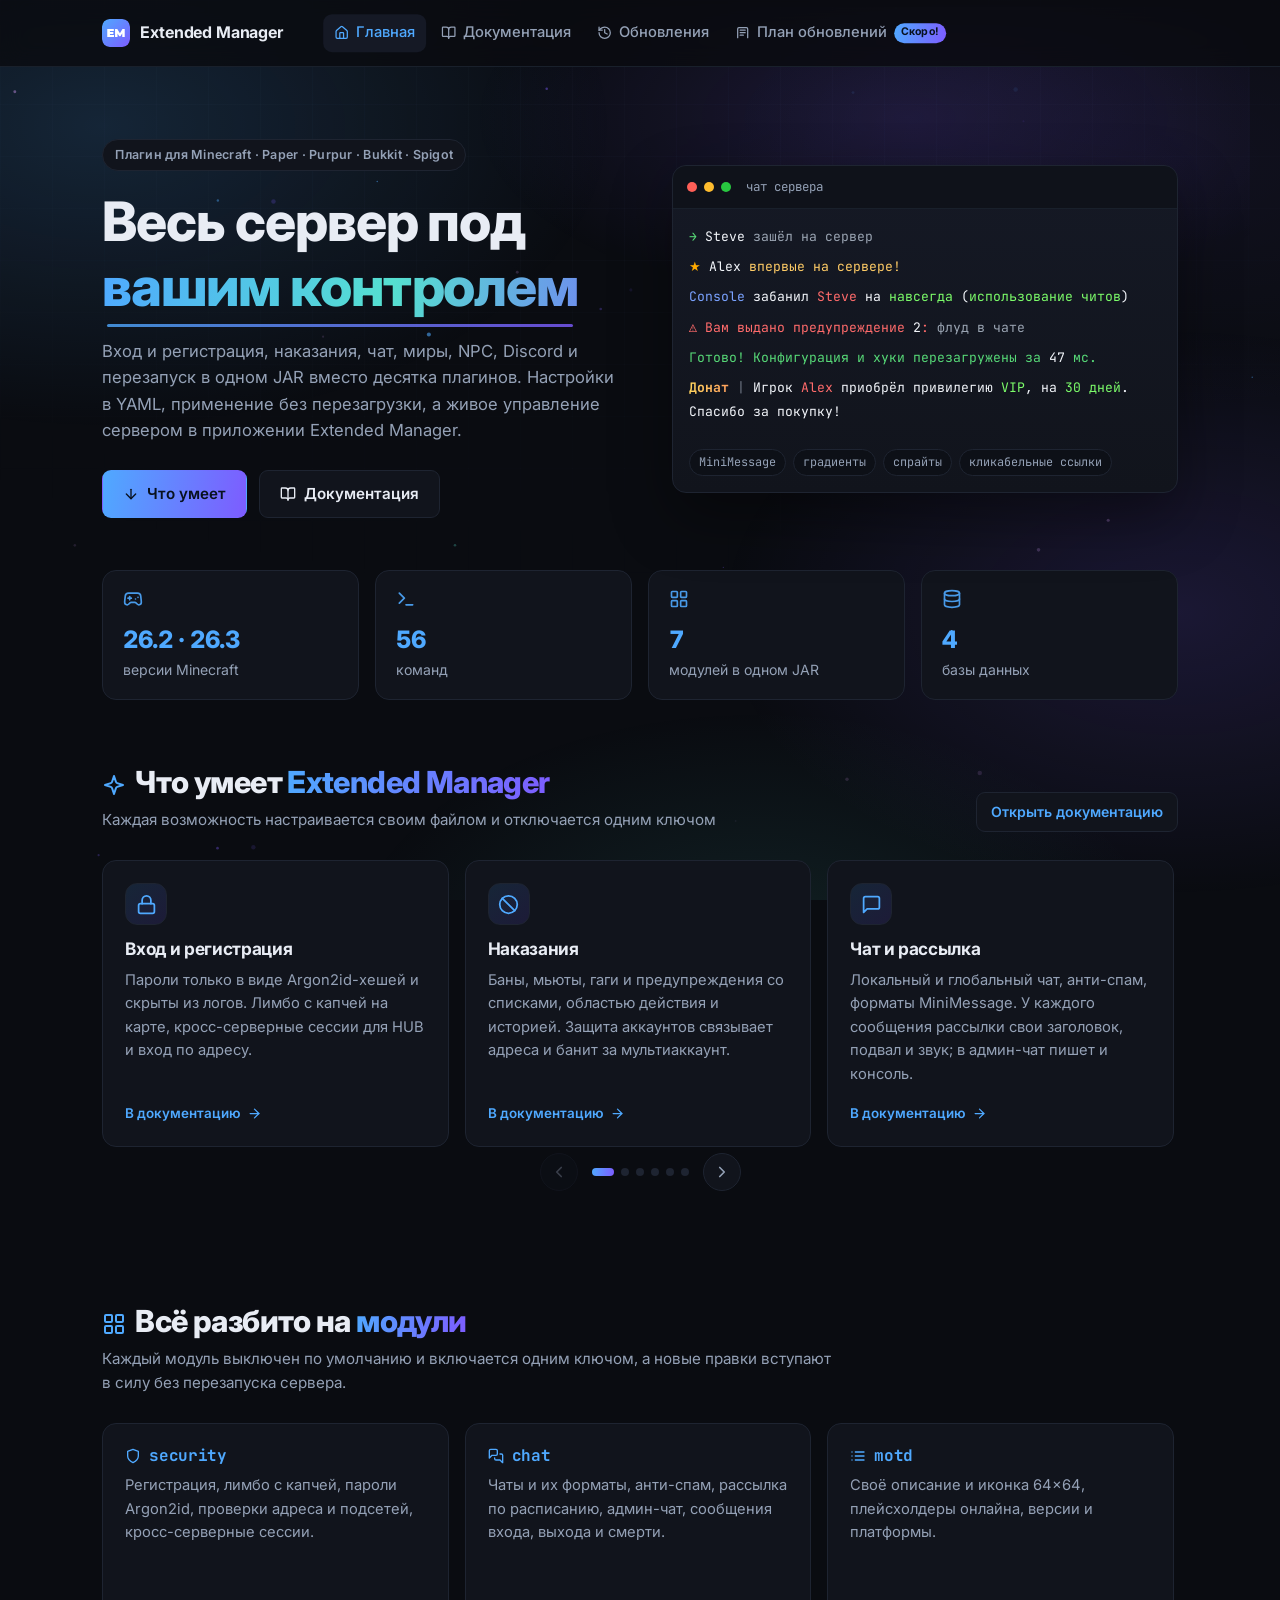
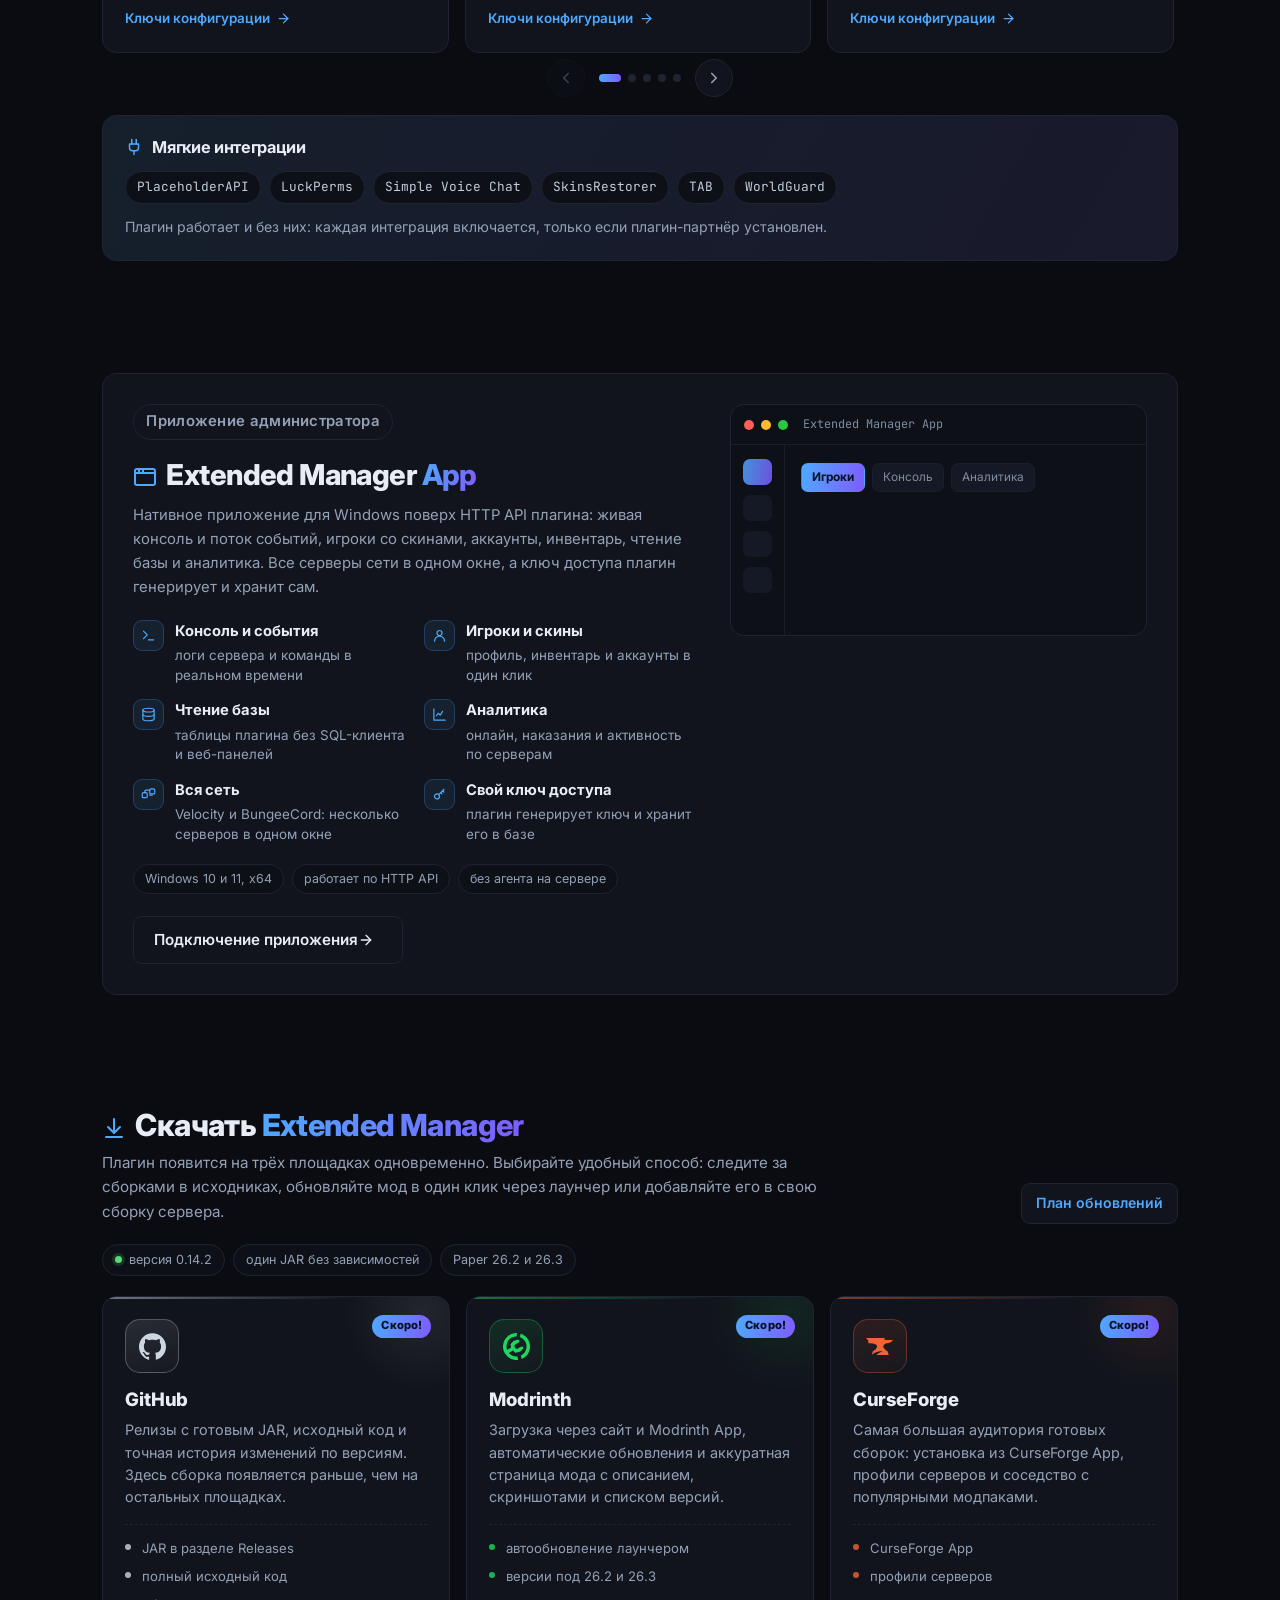
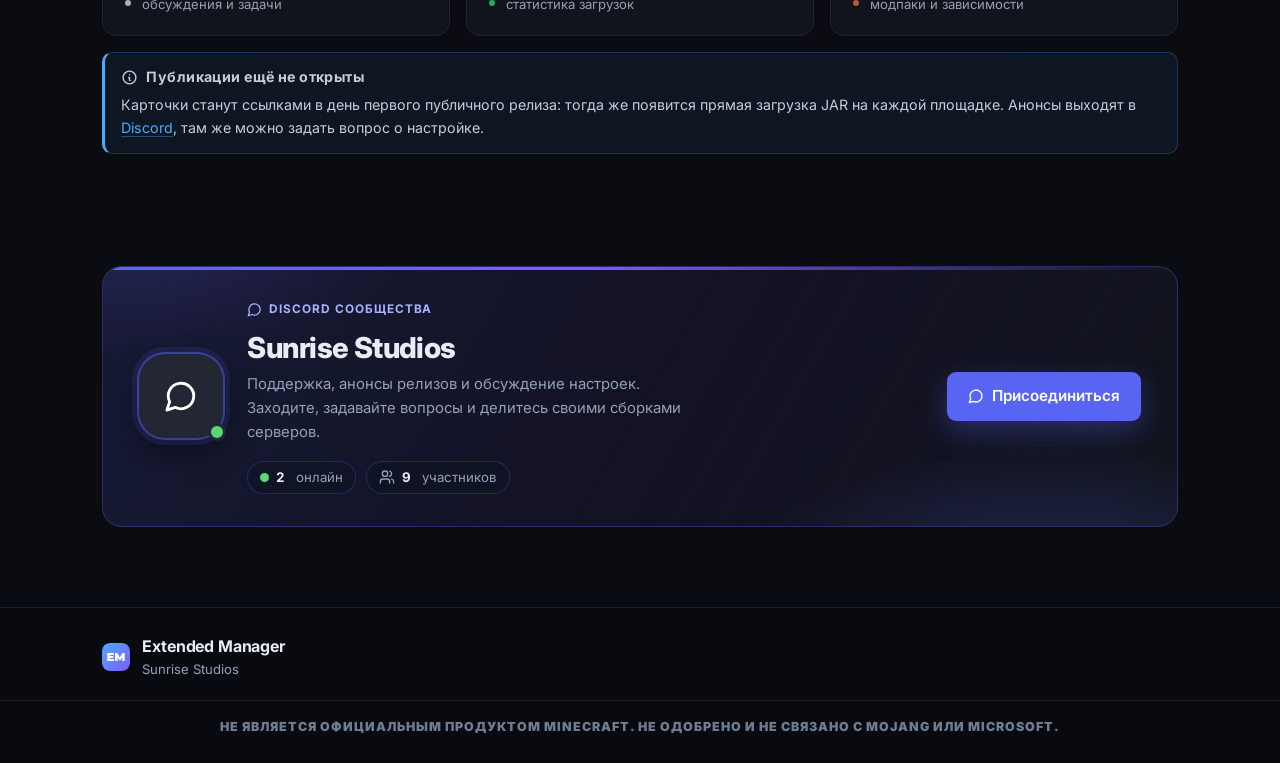
==== index.html @ 29e8e7e2 "Сайт: раздел Скачать Extended Manager с карточками Modrinth, CurseForge и GitHub" ====
<!DOCTYPE html>
<html lang="ru">
<head>
<meta charset="utf-8">
<meta name="viewport" content="width=device-width, initial-scale=1">
<title>Extended Manager: ядро управления сервером Minecraft</title>
<meta name="description" content="Extended Manager: регистрация и вход с Argon2id, наказания, чат и рассылка, мульти-миры, NPC, Discord-бот, перезапуск сервера и HTTP API. Один JAR для Paper, Purpur, Bukkit и Spigot 26.2 / 26.3.">
<meta name="theme-color" content="#0a0c11">
<meta property="og:title" content="Extended Manager: весь сервер под вашим контролем">
<meta property="og:description" content="Один JAR вместо десятка плагинов: вход, наказания, чат, миры, NPC, Discord, перезапуск и API для приложения управления.">
<meta property="og:type" content="website">
<link rel="icon" href="data:image/svg+xml,%3Csvg xmlns='http://www.w3.org/2000/svg' viewBox='0 0 32 32'%3E%3Cdefs%3E%3ClinearGradient id='g' x1='0' y1='0' x2='1' y2='1'%3E%3Cstop offset='0' stop-color='%234fa9ff'/%3E%3Cstop offset='1' stop-color='%237d5cff'/%3E%3C/linearGradient%3E%3C/defs%3E%3Crect width='32' height='32' rx='8' fill='url(%23g)'/%3E%3Cpath d='M13.69%2020.63L6%2020.63L6%2011.37L13.52%2011.37L13.52%2013.73L9.07%2013.73L9.07%2014.81L12.98%2014.81L12.98%2017.06L9.07%2017.06L9.07%2018.27L13.69%2018.27L13.69%2020.63M17.74%2020.63L14.9%2020.63L14.9%2011.37L17.46%2011.37L20.47%2016.3L23.41%2011.37L25.97%2011.37L26%2020.63L23.16%2020.63L23.13%2016.41L21.12%2019.79L19.75%2019.79L17.74%2016.56L17.74%2020.63' fill='%23fff'/%3E%3C/svg%3E">
<link rel="preconnect" href="https://fonts.googleapis.com">
<link rel="preconnect" href="https://fonts.gstatic.com" crossorigin>
<link rel="stylesheet" href="https://fonts.googleapis.com/css2?family=Inter:wght@400;500;600;700;800;900&family=JetBrains+Mono:wght@400;500;700&display=swap">
<link rel="stylesheet" href="index.css?v=17">
<script src="script.js?v=17" defer></script>
</head>
<body>

<div class="preloader" id="preloader" aria-hidden="true">
  <div class="preloader-inner">
    <span class="preloader-orbit">
    <svg class="preloader-mark" viewBox="0 0 32 32" aria-hidden="true">
      <defs>
        <linearGradient id="premark" x1="0" y1="0" x2="1" y2="1">
          <stop offset="0" stop-color="#4fa9ff"/>
          <stop offset="1" stop-color="#7d5cff"/>
        </linearGradient>
      </defs>
      <rect width="32" height="32" rx="8" fill="url(#premark)"/>
      <path d="M13.69 20.63L6 20.63L6 11.37L13.52 11.37L13.52 13.73L9.07 13.73L9.07 14.81L12.98 14.81L12.98 17.06L9.07 17.06L9.07 18.27L13.69 18.27L13.69 20.63M17.74 20.63L14.9 20.63L14.9 11.37L17.46 11.37L20.47 16.3L23.41 11.37L25.97 11.37L26 20.63L23.16 20.63L23.13 16.41L21.12 19.79L19.75 19.79L17.74 16.56L17.74 20.63" fill="#fff"/>
    </svg>
    </span>
    <span class="preloader-name">Extended Manager</span>
    <span class="preloader-version">v0.14.2</span>
    <span class="preloader-bar"><i id="preloader-bar-fill"></i></span>
    <span class="preloader-meta"><span class="preloader-tip" id="preloader-tip">ядро</span><span class="preloader-pct" id="preloader-pct">0%</span></span>
  </div>
</div>

<header class="site-header">
  <div class="container header-inner">
    <a class="brand" href="#top" aria-label="Extended Manager, на главную">
      <svg class="brand-mark" viewBox="0 0 32 32" aria-hidden="true">
        <defs>
          <linearGradient id="mark" x1="0" y1="0" x2="1" y2="1">
            <stop offset="0" stop-color="#4fa9ff"/>
            <stop offset="1" stop-color="#7d5cff"/>
          </linearGradient>
        </defs>
        <rect width="32" height="32" rx="8" fill="url(#mark)"/>
        <path d="M13.69 20.63L6 20.63L6 11.37L13.52 11.37L13.52 13.73L9.07 13.73L9.07 14.81L12.98 14.81L12.98 17.06L9.07 17.06L9.07 18.27L13.69 18.27L13.69 20.63M17.74 20.63L14.9 20.63L14.9 11.37L17.46 11.37L20.47 16.3L23.41 11.37L25.97 11.37L26 20.63L23.16 20.63L23.13 16.41L21.12 19.79L19.75 19.79L17.74 16.56L17.74 20.63" fill="#fff"/>
      </svg>
      <span class="brand-name">Extended Manager</span>
    </a>
    <nav class="nav" id="site-nav" aria-label="Разделы сайта">
      <a href="index.html" class="is-active" aria-current="page"><svg class="nav-icon" viewBox="0 0 24 24" aria-hidden="true"><path d="M15 21v-8a1 1 0 0 0-1-1h-4a1 1 0 0 0-1 1v8"/><path d="M3 10a2 2 0 0 1 .709-1.528l7-5.999a2 2 0 0 1 2.582 0l7 5.999A2 2 0 0 1 21 10v9a2 2 0 0 1-2 2H5a2 2 0 0 1-2-2z"/></svg>Главная</a>
      <a href="docs.html"><svg class="nav-icon" viewBox="0 0 24 24" aria-hidden="true"><path d="M12 7v14"/><path d="M3 18a1 1 0 0 1-1-1V4a1 1 0 0 1 1-1h5a4 4 0 0 1 4 4 4 4 0 0 1 4-4h5a1 1 0 0 1 1 1v13a1 1 0 0 1-1 1h-6a3 3 0 0 0-3 3 3 3 0 0 0-3-3z"/></svg>Документация</a>
      <a href="updates.html"><svg class="nav-icon" viewBox="0 0 24 24" aria-hidden="true"><path d="M3 12a9 9 0 1 0 9-9 9.75 9.75 0 0 0-6.74 2.74L3 8"/><path d="M3 3v5h5"/><path d="M12 7v5l4 2"/></svg>Обновления</a>
      <a href="roadmap.html"><svg class="nav-icon" viewBox="0 0 24 24" aria-hidden="true"><path d="M4 20V6a2 2 0 0 1 2-2h12a2 2 0 0 1 2 2v14"/><path d="M8 8h8"/><path d="M8 12h8"/><path d="M8 16h5"/></svg>План обновлений<span class="nav-soon">Скоро!</span></a>
    </nav>
    <button class="nav-toggle" type="button" aria-expanded="false" aria-controls="site-nav" aria-label="Меню разделов">
      <span></span><span></span><span></span>
    </button>
  </div>
</header>

<main id="top">

  <section class="hero">
    <div class="container hero-inner">
      <div class="hero-text">
        <p class="eyebrow">Плагин для Minecraft · Paper · Purpur · Bukkit · Spigot</p>
        <h1>Весь сервер под <span class="accent">вашим контролем</span></h1>
        <p class="lead">
          Вход и регистрация, наказания, чат, миры, NPC, Discord и перезапуск
          в одном JAR вместо десятка плагинов. Настройки в YAML, применение без
          перезагрузки, а живое управление сервером в приложении Extended Manager.
        </p>
        <div class="hero-actions">
          <a class="btn btn-primary" href="#features"><svg class="ico" viewBox="0 0 24 24" aria-hidden="true"><path d="M12 5v14"/><path d="m19 12-7 7-7-7"/></svg>Что умеет</a>
          <a class="btn btn-ghost" href="docs.html"><svg class="ico" viewBox="0 0 24 24" aria-hidden="true"><path d="M12 7v14"/><path d="M3 18a1 1 0 0 1-1-1V4a1 1 0 0 1 1-1h5a4 4 0 0 1 4 4 4 4 0 0 1 4-4h5a1 1 0 0 1 1 1v13a1 1 0 0 1-1 1h-6a3 3 0 0 0-3 3 3 3 0 0 0-3-3z"/></svg>Документация</a>
        </div>
      </div>

      <div class="chat-card" aria-label="Пример сообщений плагина в чате">
        <div class="chat-card-bar">
          <span class="dot dot-red"></span><span class="dot dot-yellow"></span><span class="dot dot-green"></span>
          <span class="chat-card-title">чат сервера</span>
        </div>
        <div class="chat-lines">
          <p style="--i:0"><span class="mc-green">→</span> <span class="mc-white">Steve</span> <span class="mc-gray">зашёл на сервер</span></p>
          <p style="--i:1"><span class="mc-gold">★</span> <span class="mc-white">Alex</span> <span class="mc-yellow">впервые на сервере!</span></p>
          <p style="--i:2"><span class="mc-blue">Console</span> <span class="mc-white">забанил</span> <span class="mc-red">Steve</span> <span class="mc-white">на</span> <span class="mc-lime">навсегда</span> <span class="mc-white">(</span><span class="mc-lime">использование читов</span><span class="mc-white">)</span></p>
          <p style="--i:3"><span class="mc-red">⚠ Вам выдано предупреждение</span> <span class="mc-white">2</span><span class="mc-red">:</span> <span class="mc-gray">флуд в чате</span></p>
          <p style="--i:4"><span class="mc-green">Готово! Конфигурация и хуки перезагружены за</span> <span class="mc-white">47</span> <span class="mc-green">мс.</span></p>
          <p style="--i:5"><span class="mc-donate">Донат</span> <span class="mc-dark-gray">|</span> <span class="mc-white">Игрок</span> <span class="mc-red">Alex</span> <span class="mc-white">приобрёл привилегию</span> <span class="mc-lime">VIP</span><span class="mc-white">, на</span> <span class="mc-lime">30 дней</span><span class="mc-white">. Спасибо за покупку!</span></p>
        </div>
        <div class="chat-card-foot">
          <span class="tag">MiniMessage</span>
          <span class="tag">градиенты</span>
          <span class="tag">спрайты</span>
          <span class="tag">кликабельные ссылки</span>
        </div>
      </div>
    </div>
  </section>

  <section class="stats" aria-label="ExtendedManager в цифрах">
    <div class="container stats-grid">
      <div class="stat reveal"><svg class="ico stat-ico" viewBox="0 0 24 24" aria-hidden="true"><path d="M6 11h4"/><path d="M8 9v4"/><path d="M15 12h.01"/><path d="M18 10h.01"/><path d="M17.32 5H6.68a4 4 0 0 0-3.978 3.59c-.006.052-.01.101-.017.152C2.604 9.416 2 14.456 2 16a3 3 0 0 0 3 3c1 0 1.5-.5 2-1l1.414-1.414A2 2 0 0 1 9.828 16h4.344a2 2 0 0 1 1.414.586L17 18c.5.5 1 1 2 1a3 3 0 0 0 3-3c0-1.545-.604-6.584-.685-7.258-.007-.05-.011-.1-.017-.151A4 4 0 0 0 17.32 5z"/></svg><h2>26.2 · 26.3</h2><p>версии Minecraft</p></div>
      <div class="stat reveal" style="--d:.08s"><svg class="ico stat-ico" viewBox="0 0 24 24" aria-hidden="true"><path d="m4 17 6-6-6-6"/><path d="M12 19h8"/></svg><h2 data-count="56">56</h2><p>команд</p></div>
      <div class="stat reveal" style="--d:.16s"><svg class="ico stat-ico" viewBox="0 0 24 24" aria-hidden="true"><rect width="7" height="7" x="3" y="3" rx="1"/><rect width="7" height="7" x="14" y="3" rx="1"/><rect width="7" height="7" x="14" y="14" rx="1"/><rect width="7" height="7" x="3" y="14" rx="1"/></svg><h2 data-count="7">7</h2><p>модулей в одном JAR</p></div>
      <div class="stat reveal" style="--d:.24s"><svg class="ico stat-ico" viewBox="0 0 24 24" aria-hidden="true"><ellipse cx="12" cy="5" rx="9" ry="3"/><path d="M3 5v14a9 3 0 0 0 18 0V5"/><path d="M3 12a9 3 0 0 0 18 0"/></svg><h2 data-count="4">4</h2><p>базы данных</p></div>
    </div>
  </section>

  <section class="section" id="features">
    <div class="container">
      <div class="section-head reveal">
        <div>
          <h2><svg class="ico head-ico" viewBox="0 0 24 24" aria-hidden="true"><path d="m12 3 1.9 5.8a2 2 0 0 0 1.3 1.3L21 12l-5.8 1.9a2 2 0 0 0-1.3 1.3L12 21l-1.9-5.8a2 2 0 0 0-1.3-1.3L3 12l5.8-1.9a2 2 0 0 0 1.3-1.3z"/></svg>Что умеет <span class="accent">Extended Manager</span></h2>
          <p>Каждая возможность настраивается своим файлом и отключается одним ключом</p>
        </div>
        <a class="link-more" href="docs.html">Открыть документацию</a>
      </div>

      <div class="carousel reveal" id="features-carousel">
        <div class="carousel-track" id="features-track" tabindex="0" aria-label="Возможности плагина, листайте карточки">
          <a class="feature-card" href="docs.html#doc-security">
            <span class="icon-badge"><svg class="ico" viewBox="0 0 24 24" aria-hidden="true"><rect width="18" height="11" x="3" y="11" rx="2" ry="2"/><path d="M7 11V7a5 5 0 0 1 10 0v4"/></svg></span>
            <h3>Вход и регистрация</h3>
            <p>Пароли только в виде Argon2id-хешей и скрыты из логов. Лимбо с капчей на карте, кросс-серверные сессии для HUB и вход по адресу.</p>
            <span class="feature-more">В документацию<svg class="ico" viewBox="0 0 24 24" aria-hidden="true"><path d="M5 12h14"/><path d="m12 5 7 7-7 7"/></svg></span>
          </a>
          <a class="feature-card" href="docs.html#doc-cmd-ban">
            <span class="icon-badge"><svg class="ico" viewBox="0 0 24 24" aria-hidden="true"><circle cx="12" cy="12" r="10"/><path d="m4.9 4.9 14.2 14.2"/></svg></span>
            <h3>Наказания</h3>
            <p>Баны, мьюты, гаги и предупреждения со списками, областью действия и историей. Защита аккаунтов связывает адреса и банит за мультиаккаунт.</p>
            <span class="feature-more">В документацию<svg class="ico" viewBox="0 0 24 24" aria-hidden="true"><path d="M5 12h14"/><path d="m12 5 7 7-7 7"/></svg></span>
          </a>
          <a class="feature-card" href="docs.html#doc-chat">
            <span class="icon-badge"><svg class="ico" viewBox="0 0 24 24" aria-hidden="true"><path d="M21 15a2 2 0 0 1-2 2H7l-4 4V5a2 2 0 0 1 2-2h14a2 2 0 0 1 2 2z"/></svg></span>
            <h3>Чат и рассылка</h3>
            <p>Локальный и глобальный чат, анти-спам, форматы MiniMessage. У каждого сообщения рассылки свои заголовок, подвал и звук; в админ-чат пишет и консоль.</p>
            <span class="feature-more">В документацию<svg class="ico" viewBox="0 0 24 24" aria-hidden="true"><path d="M5 12h14"/><path d="m12 5 7 7-7 7"/></svg></span>
          </a>
          <a class="feature-card" href="docs.html#doc-worlds">
            <span class="icon-badge"><svg class="ico" viewBox="0 0 24 24" aria-hidden="true"><circle cx="12" cy="12" r="10"/><path d="M12 2a14.5 14.5 0 0 0 0 20 14.5 14.5 0 0 0 0-20"/><path d="M2 12h20"/></svg></span>
            <h3>Миры, спавны и /hub</h3>
            <p>Мульти-миры с выбором типа, точки спавна и переходы между серверами сети. BungeeCord и Waterfall из коробки, для Velocity есть свой адаптер.</p>
            <span class="feature-more">В документацию<svg class="ico" viewBox="0 0 24 24" aria-hidden="true"><path d="M5 12h14"/><path d="m12 5 7 7-7 7"/></svg></span>
          </a>
          <a class="feature-card" href="docs.html#doc-npc">
            <span class="icon-badge"><svg class="ico" viewBox="0 0 24 24" aria-hidden="true"><path d="m12 3 1.9 5.8a2 2 0 0 0 1.3 1.3L21 12l-5.8 1.9a2 2 0 0 0-1.3 1.3L12 21l-1.9-5.8a2 2 0 0 0-1.3-1.3L3 12l5.8-1.9a2 2 0 0 0 1.3-1.3z"/></svg></span>
            <h3>Оформление и NPC</h3>
            <p>Головы и скины игроков в текстах, спрайты игры в любом тексте, разметка в наковальне, книге и на табличке, NPC с диалогами, MOTD с иконкой и серверные ссылки.</p>
            <span class="feature-more">В документацию<svg class="ico" viewBox="0 0 24 24" aria-hidden="true"><path d="M5 12h14"/><path d="m12 5 7 7-7 7"/></svg></span>
          </a>
          <a class="feature-card" href="docs.html#doc-restart">
            <span class="icon-badge"><svg class="ico" viewBox="0 0 24 24" aria-hidden="true"><path d="M21 12a9 9 0 1 1-9-9c2.52 0 4.93 1 6.74 2.74L21 8"/><path d="M21 3v5h-5"/></svg></span>
            <h3>Перезапуск и API</h3>
            <p>Остановка по расписанию, командой <code>/em restart</code> и из приложения: отсчёт с предупреждениями, кики и сохранение миров. HTTP API с потоками событий.</p>
            <span class="feature-more">В документацию<svg class="ico" viewBox="0 0 24 24" aria-hidden="true"><path d="M5 12h14"/><path d="m12 5 7 7-7 7"/></svg></span>
          </a>
          <a class="feature-card" href="docs.html#doc-discord">
            <span class="icon-badge"><svg class="ico" viewBox="0 0 24 24" aria-hidden="true"><path d="M7.9 20A9 9 0 1 0 4 16.1L2 22Z"/></svg></span>
            <h3>Discord-бот</h3>
            <p>Статус сервера, вход и выход игроков в канал, привязка аккаунтов и слеш-команды. Токен хранится в конфиге, бот включается одним ключом модуля.</p>
            <span class="feature-more">В документацию<svg class="ico" viewBox="0 0 24 24" aria-hidden="true"><path d="M5 12h14"/><path d="m12 5 7 7-7 7"/></svg></span>
          </a>
          <a class="feature-card" href="docs.html#doc-app">
            <span class="icon-badge"><svg class="ico" viewBox="0 0 24 24" aria-hidden="true"><rect x="2" y="4" width="20" height="16" rx="2"/><path d="M10 4v4"/><path d="M2 8h20"/><path d="M6 4v4"/></svg></span>
            <h3>Приложение управления</h3>
            <p>Нативное приложение для Windows поверх HTTP API: живая консоль, игроки со скинами, аккаунты, инвентарь, чтение базы и аналитика всех серверов сети.</p>
            <span class="feature-more">В документацию<svg class="ico" viewBox="0 0 24 24" aria-hidden="true"><path d="M5 12h14"/><path d="m12 5 7 7-7 7"/></svg></span>
          </a>
        </div>
        <div class="carousel-controls">
          <button class="car-btn" id="car-prev" data-car-prev type="button" aria-label="Предыдущие карточки"><svg class="ico" viewBox="0 0 24 24" aria-hidden="true"><path d="m15 18-6-6 6-6"/></svg></button>
          <div class="car-dots" id="car-dots" data-car-dots role="tablist" aria-label="Карточки"></div>
          <button class="car-btn" id="car-next" data-car-next type="button" aria-label="Следующие карточки"><svg class="ico" viewBox="0 0 24 24" aria-hidden="true"><path d="m9 18 6-6-6-6"/></svg></button>
        </div>
      </div>
    </div>
  </section>

  <section class="section" id="modules">
    <div class="container">
      <div class="section-head reveal">
        <div>
          <h2><svg class="ico head-ico" viewBox="0 0 24 24" aria-hidden="true"><rect width="7" height="7" x="3" y="3" rx="1"/><rect width="7" height="7" x="14" y="3" rx="1"/><rect width="7" height="7" x="14" y="14" rx="1"/><rect width="7" height="7" x="3" y="14" rx="1"/></svg>Всё разбито на <span class="accent">модули</span></h2>
          <p>Каждый модуль выключен по умолчанию и включается одним ключом, а новые правки вступают в силу без перезапуска сервера.</p>
        </div>
      </div>

      <div class="carousel reveal">
        <div class="carousel-track" tabindex="0" aria-label="Модули плагина, листайте карточки">
        <a class="feature-card module-card reveal" href="docs.html#doc-security">
          <div class="module-head"><h3><svg class="ico mod-ico" viewBox="0 0 24 24" aria-hidden="true"><path d="M12 22s8-4 8-10V5l-8-3-8 3v7c0 6 8 10 8 10z"/></svg>security</h3></div>
          <p>Регистрация, лимбо с капчей, пароли Argon2id, проверки адреса и подсетей, кросс-серверные сессии.</p>
          <span class="feature-more">Ключи конфигурации<svg class="ico" viewBox="0 0 24 24" aria-hidden="true"><path d="M5 12h14"/><path d="m12 5 7 7-7 7"/></svg></span>
        </a>
        <a class="feature-card module-card reveal" style="--d:.08s" href="docs.html#doc-chat">
          <div class="module-head"><h3><svg class="ico mod-ico" viewBox="0 0 24 24" aria-hidden="true"><path d="M14 9a2 2 0 0 1-2 2H6l-4 4V4a2 2 0 0 1 2-2h8a2 2 0 0 1 2 2z"/><path d="M18 9h2a2 2 0 0 1 2 2v11l-4-4h-6a2 2 0 0 1-2-2v-1"/></svg>chat</h3></div>
          <p>Чаты и их форматы, анти-спам, рассылка по расписанию, админ-чат, сообщения входа, выхода и смерти.</p>
          <span class="feature-more">Ключи конфигурации<svg class="ico" viewBox="0 0 24 24" aria-hidden="true"><path d="M5 12h14"/><path d="m12 5 7 7-7 7"/></svg></span>
        </a>
        <a class="feature-card module-card reveal" href="docs.html#doc-motd">
          <div class="module-head"><h3><svg class="ico mod-ico" viewBox="0 0 24 24" aria-hidden="true"><path d="M8 6h13"/><path d="M8 12h13"/><path d="M8 18h13"/><path d="M3 6h.01"/><path d="M3 12h.01"/><path d="M3 18h.01"/></svg>motd</h3></div>
          <p>Своё описание и иконка 64×64, плейсхолдеры онлайна, версии и платформы.</p>
          <span class="feature-more">Ключи конфигурации<svg class="ico" viewBox="0 0 24 24" aria-hidden="true"><path d="M5 12h14"/><path d="m12 5 7 7-7 7"/></svg></span>
        </a>
        <a class="feature-card module-card reveal" style="--d:.08s" href="docs.html#doc-npc">
          <div class="module-head"><h3><svg class="ico mod-ico" viewBox="0 0 24 24" aria-hidden="true"><path d="M12 8V4H8"/><rect width="16" height="12" x="4" y="8" rx="2"/><path d="M2 14h2"/><path d="M20 14h2"/><path d="M15 13v2"/><path d="M9 13v2"/></svg>npc</h3></div>
          <p>NPC с именем, скином, позой и диалогами; команды и сообщения по клику.</p>
          <span class="feature-more">Ключи конфигурации<svg class="ico" viewBox="0 0 24 24" aria-hidden="true"><path d="M5 12h14"/><path d="m12 5 7 7-7 7"/></svg></span>
        </a>
        <a class="feature-card module-card reveal" href="docs.html#doc-discord">
          <div class="module-head"><h3><svg class="ico mod-ico" viewBox="0 0 24 24" aria-hidden="true"><path d="M7.9 20A9 9 0 1 0 4 16.1L2 22Z"/></svg>discord</h3></div>
          <p>Статус сервера, вход и выход игроков в канал, привязка аккаунтов и слеш-команды.</p>
          <span class="feature-more">Ключи конфигурации<svg class="ico" viewBox="0 0 24 24" aria-hidden="true"><path d="M5 12h14"/><path d="m12 5 7 7-7 7"/></svg></span>
        </a>
        <a class="feature-card module-card reveal" style="--d:.08s" href="docs.html#doc-api">
          <div class="module-head"><h3><svg class="ico mod-ico" viewBox="0 0 24 24" aria-hidden="true"><path d="M12 22v-5"/><path d="M9 8V2"/><path d="M15 8V2"/><path d="M18 8v5a4 4 0 0 1-4 4h-4a4 4 0 0 1-4-4V8Z"/></svg>api</h3></div>
          <p>HTTP API на плоском TCP: игроки, аккаунты, скины, инвентарь, чтение базы, консоль и SSE-потоки. Ключ генерируется один раз, лежит в базе и показывается командой <code>/em app key</code>.</p>
          <span class="feature-more">Ключи конфигурации<svg class="ico" viewBox="0 0 24 24" aria-hidden="true"><path d="M5 12h14"/><path d="m12 5 7 7-7 7"/></svg></span>
        </a>
        <a class="feature-card module-card reveal" href="docs.html#doc-restart">
          <div class="module-head"><h3><svg class="ico mod-ico" viewBox="0 0 24 24" aria-hidden="true"><path d="M21 12a9 9 0 1 1-9-9c2.52 0 4.93 1 6.74 2.74L21 8"/><path d="M21 3v5h-5"/></svg>utils</h3></div>
          <p>Расписание остановок, предупреждения в чат и action bar, консольные команды перед остановкой, кики и сохранение миров. Способы остановки: <code>shutdown</code>, <code>stop</code>, <code>exit</code> со страховочным таймером.</p>
          <span class="feature-more">Ключи конфигурации<svg class="ico" viewBox="0 0 24 24" aria-hidden="true"><path d="M5 12h14"/><path d="m12 5 7 7-7 7"/></svg></span>
        </a>
        </div>
        <div class="carousel-controls">
          <button class="car-btn" type="button" data-car-prev aria-label="Предыдущие модули"><svg class="ico" viewBox="0 0 24 24" aria-hidden="true"><path d="m15 18-6-6 6-6"/></svg></button>
          <div class="car-dots" data-car-dots role="tablist" aria-label="Модули"></div>
          <button class="car-btn" type="button" data-car-next aria-label="Следующие модули"><svg class="ico" viewBox="0 0 24 24" aria-hidden="true"><path d="m9 18 6-6-6-6"/></svg></button>
        </div>
      </div>

      <div class="integrations reveal">
        <h3><svg class="ico" viewBox="0 0 24 24" aria-hidden="true"><path d="M12 22v-5"/><path d="M9 8V2"/><path d="M15 8V2"/><path d="M18 8v5a4 4 0 0 1-4 4h-4a4 4 0 0 1-4-4V8Z"/></svg>Мягкие интеграции</h3>
        <ul class="chips">
          <li>PlaceholderAPI</li><li>LuckPerms</li><li>Simple Voice Chat</li>
          <li>SkinsRestorer</li><li>TAB</li><li>WorldGuard</li>
        </ul>
        <p class="muted">Плагин работает и без них: каждая интеграция включается, только если плагин-партнёр установлен.</p>
      </div>
    </div>
  </section>

  <section class="section" id="app">
    <div class="container">
      <div class="card app-card reveal">
        <div class="app-copy">
          <p class="eyebrow">Приложение администратора</p>
          <h2><svg class="ico" viewBox="0 0 24 24" aria-hidden="true"><rect x="2" y="4" width="20" height="16" rx="2"/><path d="M10 4v4"/><path d="M2 8h20"/><path d="M6 4v4"/></svg>Extended Manager <span class="accent">App</span></h2>
          <p>
            Нативное приложение для Windows поверх HTTP API плагина: живая консоль
            и поток событий, игроки со скинами, аккаунты, инвентарь, чтение базы и
            аналитика. Все серверы сети в одном окне, а ключ доступа плагин
            генерирует и хранит сам.
          </p>
          <ul class="app-feats">
            <li>
              <svg class="ico" viewBox="0 0 24 24" aria-hidden="true"><path d="m4 17 6-6-6-6"/><path d="M12 19h8"/></svg>
              <span><strong>Консоль и события</strong><em>логи сервера и команды в реальном времени</em></span>
            </li>
            <li>
              <svg class="ico" viewBox="0 0 24 24" aria-hidden="true"><circle cx="12" cy="8" r="4"/><path d="M4 21a8 8 0 0 1 16 0"/></svg>
              <span><strong>Игроки и скины</strong><em>профиль, инвентарь и аккаунты в один клик</em></span>
            </li>
            <li>
              <svg class="ico" viewBox="0 0 24 24" aria-hidden="true"><ellipse cx="12" cy="5" rx="9" ry="3"/><path d="M3 5v14a9 3 0 0 0 18 0V5"/><path d="M3 12a9 3 0 0 0 18 0"/></svg>
              <span><strong>Чтение базы</strong><em>таблицы плагина без SQL-клиента и веб-панелей</em></span>
            </li>
            <li>
              <svg class="ico" viewBox="0 0 24 24" aria-hidden="true"><path d="M3 3v18h18"/><path d="m7 14 3-4 3 3 4-6"/></svg>
              <span><strong>Аналитика</strong><em>онлайн, наказания и активность по серверам</em></span>
            </li>
            <li>
              <svg class="ico" viewBox="0 0 24 24" aria-hidden="true"><rect x="2" y="9" width="8" height="8" rx="2"/><rect x="14" y="3" width="8" height="8" rx="2"/><path d="M6 9V7a2 2 0 0 1 2-2h6"/><path d="M14 13h4"/></svg>
              <span><strong>Вся сеть</strong><em>Velocity и BungeeCord: несколько серверов в одном окне</em></span>
            </li>
            <li>
              <svg class="ico" viewBox="0 0 24 24" aria-hidden="true"><circle cx="8" cy="15" r="4"/><path d="m10.8 12.2 8.2-8.2"/><path d="m17 6 2 2"/><path d="m14 9 2 2"/></svg>
              <span><strong>Свой ключ доступа</strong><em>плагин генерирует ключ и хранит его в базе</em></span>
            </li>
          </ul>
          <div class="app-meta">
            <span>Windows 10 и 11, x64</span>
            <span>работает по HTTP API</span>
            <span>без агента на сервере</span>
          </div>
          <a class="btn btn-ghost" href="docs.html#doc-app">Подключение приложения<svg class="ico" viewBox="0 0 24 24" aria-hidden="true"><path d="M5 12h14"/><path d="m12 5 7 7-7 7"/></svg></a>
        </div>
        <div class="app-window" aria-hidden="true">
          <div class="app-window-bar"><span class="dot dot-red"></span><span class="dot dot-yellow"></span><span class="dot dot-green"></span><span class="app-window-title">Extended Manager App</span></div>
          <div class="app-window-body">
            <div class="app-side">
              <span class="app-side-item is-active"></span>
              <span class="app-side-item"></span>
              <span class="app-side-item"></span>
              <span class="app-side-item"></span>
            </div>
            <div class="app-main">
              <div class="app-tabs"><span class="app-tab is-active">Игроки</span><span class="app-tab">Консоль</span><span class="app-tab">Аналитика</span></div>
              <div class="app-rows">
                <span class="app-row w-70"></span>
                <span class="app-row w-90"></span>
                <span class="app-row w-50"></span>
                <span class="app-row w-80"></span>
                <span class="app-row w-40"></span>
              </div>
            </div>
          </div>
        </div>
      </div>
    </div>
  </section>

  <section class="section" id="download">
    <div class="container">
      <div class="section-head reveal">
        <div>
          <h2><svg class="ico head-ico" viewBox="0 0 24 24" aria-hidden="true"><path d="M12 3v12"/><path d="m6 11 6 6 6-6"/><path d="M4 21h16"/></svg>Скачать <span class="accent">Extended Manager</span></h2>
          <p>Плагин появится на трёх площадках одновременно. Выбирайте удобный способ: следите за сборками в исходниках, обновляйте мод в один клик через лаунчер или добавляйте его в свою сборку сервера.</p>
        </div>
        <a class="link-more" href="roadmap.html">План обновлений</a>
      </div>

      <div class="dl-meta reveal">
        <span><i class="dl-meta-dot" aria-hidden="true"></i>версия 0.14.2</span>
        <span>один JAR без зависимостей</span>
        <span>Paper 26.2 и 26.3</span>
      </div>

      <div class="download-grid">
        <article class="dl-card dl-github reveal">
          <span class="dl-soon">Скоро!</span>
          <span class="dl-logo" aria-hidden="true">
            <svg viewBox="0 0 24 24"><path d="M12 .297c-6.63 0-12 5.373-12 12 0 5.303 3.438 9.8 8.205 11.385.6.113.82-.258.82-.577 0-.285-.01-1.04-.015-2.04-3.338.724-4.042-1.61-4.042-1.61C4.422 18.07 3.633 17.7 3.633 17.7c-1.087-.744.084-.729.084-.729 1.205.084 1.838 1.236 1.838 1.236 1.07 1.835 2.809 1.305 3.495.998.108-.776.417-1.305.76-1.605-2.665-.3-5.466-1.332-5.466-5.93 0-1.31.465-2.38 1.235-3.22-.135-.303-.54-1.523.105-3.176 0 0 1.005-.322 3.3 1.23.96-.268 1.98-.397 3-.405 1.02.008 2.04.138 3 .405 2.28-1.552 3.285-1.23 3.285-1.23.645 1.653.24 2.873.12 3.176.765.84 1.23 1.91 1.23 3.22 0 4.61-2.805 5.625-5.475 5.92.42.36.81 1.096.81 2.22 0 1.606-.015 2.896-.015 3.286 0 .315.21.69.825.57C20.565 22.092 24 17.592 24 12.297c0-6.627-5.373-12-12-12"/></svg>
          </span>
          <h3>GitHub</h3>
          <p>Релизы с готовым JAR, исходный код и точная история изменений по версиям. Здесь сборка появляется раньше, чем на остальных площадках.</p>
          <ul class="dl-facts">
            <li>JAR в разделе Releases</li>
            <li>полный исходный код</li>
            <li>обсуждения и задачи</li>
          </ul>
        </article>

        <article class="dl-card dl-modrinth reveal" style="--d:.08s">
          <span class="dl-soon">Скоро!</span>
          <span class="dl-logo" aria-hidden="true">
            <svg viewBox="0 0 24 24"><path d="M12.252.004a11.78 11.768 0 0 0-8.92 3.73 11 10.999 0 0 0-2.17 3.11 11.37 11.359 0 0 0-1.16 5.169c0 1.42.17 2.5.6 3.77.24.759.77 1.899 1.17 2.529a12.3 12.298 0 0 0 8.85 5.639c.44.05 2.54.07 2.76.02.2-.04.22.1-.26-1.7l-.36-1.37-1.01-.06a8.5 8.489 0 0 1-5.18-1.8 5.34 5.34 0 0 1-1.3-1.26c0-.05.34-.28.74-.5a37.572 37.545 0 0 1 2.88-1.629c.03 0 .5.45 1.06.98l1 .97 2.07-.43 2.06-.43 1.47-1.47c.8-.8 1.48-1.5 1.48-1.52 0-.09-.42-1.63-.46-1.7-.04-.06-.2-.03-1.02.18-.53.13-1.2.3-1.45.4l-.48.15-.53.53-.53.53-.93.1-.93.07-.52-.5a2.7 2.7 0 0 1-.96-1.7l-.13-.6.43-.57c.68-.9.68-.9 1.46-1.1.4-.1.65-.2.83-.33.13-.099.65-.579 1.14-1.069l.9-.9-.7-.7-.7-.7-1.95.54c-1.07.3-1.96.53-1.97.53-.03 0-2.23 2.48-2.63 2.97l-.29.35.28 1.03c.16.56.3 1.16.31 1.34l.03.3-.34.23c-.37.23-2.22 1.3-2.84 1.63-.36.2-.37.2-.44.1-.08-.1-.23-.6-.32-1.03-.18-.86-.17-2.75.02-3.73a8.84 8.839 0 0 1 7.9-6.93c.43-.03.77-.08.78-.1.06-.17.5-2.999.47-3.039-.01-.02-.1-.02-.2-.03Zm3.68.67c-.2 0-.3.1-.37.38-.06.23-.46 2.42-.46 2.52 0 .04.1.11.22.16a8.51 8.499 0 0 1 2.99 2 8.38 8.379 0 0 1 2.16 3.449 6.9 6.9 0 0 1 .4 2.8c0 1.07 0 1.27-.1 1.73a9.37 9.369 0 0 1-1.76 3.769c-.32.4-.98 1.06-1.37 1.38-.38.32-1.54 1.1-1.7 1.14-.1.03-.1.06-.07.26.03.18.64 2.56.7 2.78l.06.06a12.07 12.058 0 0 0 7.27-9.4c.13-.77.13-2.58 0-3.4a11.96 11.948 0 0 0-5.73-8.578c-.7-.42-2.05-1.06-2.25-1.06Z"/></svg>
          </span>
          <h3>Modrinth</h3>
          <p>Загрузка через сайт и Modrinth App, автоматические обновления и аккуратная страница мода с описанием, скриншотами и списком версий.</p>
          <ul class="dl-facts">
            <li>автообновление лаунчером</li>
            <li>версии под 26.2 и 26.3</li>
            <li>статистика загрузок</li>
          </ul>
        </article>

        <article class="dl-card dl-curseforge reveal" style="--d:.16s">
          <span class="dl-soon">Скоро!</span>
          <span class="dl-logo" aria-hidden="true">
            <svg viewBox="0 0 24 24"><path d="M18.326 9.2145S23.2261 8.4418 24 6.1882h-7.5066V4.4H0l2.0318 2.3576V9.173s5.1267-.2665 7.1098 1.2372c2.7146 2.516-3.053 5.917-3.053 5.917L5.0995 19.6c1.5465-1.4726 4.494-3.3775 9.8983-3.2857-2.0565.65-4.1245 1.6651-5.7344 3.2857h10.9248l-1.0288-3.2726s-7.918-4.6688-.8336-7.1127z"/></svg>
          </span>
          <h3>CurseForge</h3>
          <p>Самая большая аудитория готовых сборок: установка из CurseForge App, профили серверов и соседство с популярными модпаками.</p>
          <ul class="dl-facts">
            <li>CurseForge App</li>
            <li>профили серверов</li>
            <li>модпаки и зависимости</li>
          </ul>
        </article>
      </div>

      <div class="callout callout-info dl-note reveal">
        <p class="callout-head"><svg class="ico" viewBox="0 0 24 24" aria-hidden="true"><circle cx="12" cy="12" r="9"/><path d="M12 8h.01"/><path d="M11 12h1v4h1"/></svg>Публикации ещё не открыты</p>
        <p>Карточки станут ссылками в день первого публичного релиза: тогда же появится прямая загрузка JAR на каждой площадке. Анонсы выходят в <a href="#community">Discord</a>, там же можно задать вопрос о настройке.</p>
      </div>
    </div>
  </section>

  <section class="section" id="community">
    <div class="container">
      <div class="discord-widget reveal" id="discord-widget">
        <div class="discord-glow" aria-hidden="true"></div>
        <div class="discord-main">
          <span class="discord-avatar">
            <img id="discord-icon" src="https://cdn.discordapp.com/icons/1567738200682668113/7ede47107504a44de4344b35b71c6245.png?size=256" alt="Аватар сервера Sunrise Studios" width="66" height="66" loading="lazy" decoding="async" referrerpolicy="no-referrer">
            <svg class="discord-avatar-fallback" viewBox="0 0 24 24" aria-hidden="true"><path d="M7.9 20A9 9 0 1 0 4 16.1L2 22Z"/></svg>
          </span>
          <div class="discord-info">
            <p class="discord-eyebrow"><svg class="ico" viewBox="0 0 24 24" aria-hidden="true"><path d="M7.9 20A9 9 0 1 0 4 16.1L2 22Z"/></svg>Discord сообщества</p>
            <h2 class="discord-name" id="discord-name">Sunrise Studios</h2>
            <p class="discord-desc">Поддержка, анонсы релизов и обсуждение настроек. Заходите, задавайте вопросы и делитесь своими сборками серверов.</p>
            <div class="discord-stats">
              <span class="discord-stat"><i class="discord-dot" aria-hidden="true"></i><strong id="discord-online">2</strong>&nbsp;онлайн</span>
              <span class="discord-stat"><svg class="ico" viewBox="0 0 24 24" aria-hidden="true"><path d="M16 21v-2a4 4 0 0 0-4-4H6a4 4 0 0 0-4 4v2"/><circle cx="9" cy="7" r="4"/><path d="M22 21v-2a4 4 0 0 0-3-3.87"/><path d="M16 3.13a4 4 0 0 1 0 7.75"/></svg><strong id="discord-members">9</strong>&nbsp;участников</span>
            </div>
          </div>
        </div>
        <a class="btn discord-btn" href="https://discord.gg/3KHgzWhAN9" target="_blank" rel="noopener noreferrer">
          <svg class="ico" viewBox="0 0 24 24" aria-hidden="true"><path d="M7.9 20A9 9 0 1 0 4 16.1L2 22Z"/></svg>
          Присоединиться
        </a>
      </div>
    </div>
  </section>

</main>

<footer class="site-footer">
  <div class="container footer-inner">
    <div class="footer-brand">
      <svg class="brand-mark" viewBox="0 0 32 32" aria-hidden="true">
        <defs>
          <linearGradient id="mark-footer" x1="0" y1="0" x2="1" y2="1">
            <stop offset="0" stop-color="#4fa9ff"/>
            <stop offset="1" stop-color="#7d5cff"/>
          </linearGradient>
        </defs>
        <rect width="32" height="32" rx="8" fill="url(#mark-footer)"/>
        <path d="M13.69 20.63L6 20.63L6 11.37L13.52 11.37L13.52 13.73L9.07 13.73L9.07 14.81L12.98 14.81L12.98 17.06L9.07 17.06L9.07 18.27L13.69 18.27L13.69 20.63M17.74 20.63L14.9 20.63L14.9 11.37L17.46 11.37L20.47 16.3L23.41 11.37L25.97 11.37L26 20.63L23.16 20.63L23.13 16.41L21.12 19.79L19.75 19.79L17.74 16.56L17.74 20.63" fill="#fff"/>
      </svg>
      <div>
        <p class="brand-name">Extended Manager</p>
        <p class="muted small">Sunrise Studios</p>
      </div>
    </div>
  </div>
  <div class="container footer-legal">
    <p>Не является официальным продуктом Minecraft. Не одобрено и не связано с Mojang или Microsoft.</p>
  </div>
</footer>

<button class="to-top" type="button" aria-label="Наверх">
  <svg viewBox="0 0 24 24" aria-hidden="true"><path d="M12 19V6m-6 6 6-6 6 6" fill="none" stroke="currentColor" stroke-width="2.2" stroke-linecap="round" stroke-linejoin="round"/></svg>
</button>

</body>
</html>
---- index.css ----
/* ExtendedManager, лендинг плагина. Тёмная тема, акцент: градиент плагина. */

:root {
  --bg: #0a0c11;
  --bg-soft: #0d1017;
  --panel: #11141c;
  --panel-2: #151925;
  --border: #1e2431;
  --border-soft: #19202b;
  --text: #e8ecf4;
  --muted: #94a1b6;
  --accent: #4fa9ff;
  --accent-2: #7d5cff;
  --green: #57d977;
  --yellow: #ffcc66;
  --red: #ff6b6b;
  --aqua: #55e0d0;
  --purple: #c792ea;
  --orange: #ff9d5c;
  --blurple: #5865f2;
  --radius: 14px;
  --radius-sm: 9px;
  --gradient: linear-gradient(100deg, var(--accent), var(--accent-2));
  --mono: "JetBrains Mono", "Cascadia Mono", Consolas, "SF Mono", Menlo, monospace;
  --sans: "Inter", -apple-system, BlinkMacSystemFont, "Segoe UI", Roboto, "Helvetica Neue", Arial, sans-serif;
}

*, *::before, *::after { box-sizing: border-box; }

html { scroll-behavior: smooth; scroll-padding-top: 84px; }

body {
  margin: 0;
  background:
    radial-gradient(900px 480px at 12% -8%, rgba(79, 169, 255, .07), transparent 62%),
    radial-gradient(760px 420px at 92% 4%, rgba(125, 92, 255, .06), transparent 60%),
    var(--bg);
  color: var(--text);
  font-family: var(--sans);
  font-size: 16px;
  line-height: 1.6;
  -webkit-font-smoothing: antialiased;
}

h1, h2, h3 { margin: 0; line-height: 1.2; letter-spacing: -.02em; }
p { margin: 0; }
ul, ol { margin: 0; padding: 0; }
a { color: inherit; text-decoration: none; }
code { font-family: var(--mono); font-size: .88em; }
button { font: inherit; color: inherit; background: none; border: 0; cursor: pointer; }

::selection { background: rgba(125, 92, 255, .38); }

/* ---------- Скроллбары ---------- */

html {
  scrollbar-width: thin;
  scrollbar-color: #2b3444 var(--bg-soft);
}

::-webkit-scrollbar { width: 10px; height: 10px; }
::-webkit-scrollbar-track { background: var(--bg-soft); }

::-webkit-scrollbar-thumb {
  border: 2px solid var(--bg-soft);
  border-radius: 8px;
  background: #2b3444;
}

::-webkit-scrollbar-thumb:hover { background: #3d4a5f; }
::-webkit-scrollbar-corner { background: transparent; }

.docs-side, .docs-toc {
  scrollbar-width: thin;
  scrollbar-color: #232c3b transparent;
}

.docs-side::-webkit-scrollbar, .docs-toc::-webkit-scrollbar { width: 6px; }
.docs-side::-webkit-scrollbar-track, .docs-toc::-webkit-scrollbar-track { background: transparent; }

.docs-side::-webkit-scrollbar-thumb, .docs-toc::-webkit-scrollbar-thumb {
  border: 0;
  border-radius: 6px;
  background: #232c3b;
}

.docs-side::-webkit-scrollbar-thumb:hover, .docs-toc::-webkit-scrollbar-thumb:hover { background: #3d4a5f; }

.code-block {
  scrollbar-width: thin;
  scrollbar-color: #2b3444 #080a0f;
}

.code-block::-webkit-scrollbar { height: 8px; }
.code-block::-webkit-scrollbar-track { background: #080a0f; }

.code-block::-webkit-scrollbar-thumb {
  border: 2px solid #080a0f;
  border-radius: 8px;
  background: #2b3444;
}

:focus-visible {
  outline: 2px solid var(--accent);
  outline-offset: 3px;
  border-radius: 4px;
}

.container {
  width: 100%;
  margin: 0 auto;
  padding: 0 clamp(20px, 8vw, 256px);
}

.muted { color: var(--muted); }
.small { font-size: .82rem; }
.mt { margin-top: 22px; }

.accent {
  background: var(--gradient);
  -webkit-background-clip: text;
  background-clip: text;
  color: transparent;
}

/* ---------- Шапка ---------- */

.site-header {
  position: sticky;
  top: 0;
  z-index: 20;
  background: rgba(10, 12, 17, .82);
  backdrop-filter: blur(12px);
  border-bottom: 1px solid var(--border-soft);
  transition: box-shadow .25s ease;
}

.site-header.is-scrolled { box-shadow: 0 12px 32px rgba(0, 0, 0, .35); }

.header-inner {
  display: flex;
  align-items: center;
  gap: 20px;
  min-height: 66px;
}

.brand { display: inline-flex; align-items: center; gap: 10px; flex: 0 0 auto; }
.brand-mark { width: 28px; height: 28px; border-radius: 8px; flex: 0 0 auto; transition: transform .25s ease; }
.brand:hover .brand-mark { transform: rotate(-6deg) scale(1.06); }
.brand-name { font-weight: 700; letter-spacing: -.01em; }

.nav {
  display: flex;
  align-items: center;
  gap: 4px;
  margin-left: auto;
  flex-wrap: wrap;
}

@media (min-width: 1100px) {
  .header-inner { position: relative; }
  .nav {
    position: absolute;
    left: 50%;
    top: 50%;
    transform: translate(-50%, -50%);
    margin-left: 0;
  }
}

.nav a {
  display: inline-flex;
  align-items: center;
  gap: 7px;
  padding: 7px 11px;
  border-radius: var(--radius-sm);
  color: var(--muted);
  font-size: .92rem;
  font-weight: 500;
  transition: color .16s ease, background-color .16s ease;
}

.nav-icon {
  width: 15px;
  height: 15px;
  flex: 0 0 auto;
  fill: none;
  stroke: currentColor;
  stroke-width: 2;
  stroke-linecap: round;
  stroke-linejoin: round;
}

.nav a:hover { color: var(--text); background: var(--panel-2); }
.nav a.is-active { color: var(--accent); background: var(--panel-2); }

.nav-soon {
  padding: 1px 7px 2px;
  border-radius: 999px;
  background: var(--gradient);
  color: #08111f;
  font-size: .66rem;
  font-weight: 700;
  letter-spacing: .01em;
  white-space: nowrap;
}

.nav-toggle {
  display: none;
  flex-direction: column;
  justify-content: center;
  gap: 4px;
  width: 38px;
  height: 38px;
  padding: 0 9px;
  border: 1px solid var(--border);
  border-radius: var(--radius-sm);
  background: var(--panel);
}

.nav-toggle span {
  height: 2px;
  border-radius: 2px;
  background: var(--text);
  transition: transform .22s ease, opacity .22s ease;
}

.nav-toggle.is-open span:nth-child(1) { transform: translateY(6px) rotate(45deg); }
.nav-toggle.is-open span:nth-child(2) { opacity: 0; }
.nav-toggle.is-open span:nth-child(3) { transform: translateY(-6px) rotate(-45deg); }

/* ---------- Герой ---------- */

.hero { padding: 72px 0 40px; position: relative; z-index: 0; }

.hero::before {
  content: "";
  position: absolute;
  inset: -60px 30px auto;
  height: 460px;
  z-index: -1;
  background: radial-gradient(620px 280px at 72% 24%, rgba(125, 92, 255, .16), transparent 70%);
  animation: glow 9s ease-in-out infinite alternate;
  pointer-events: none;
}

.hero-inner {
  display: grid;
  grid-template-columns: 1.02fr .98fr;
  gap: 44px;
  align-items: center;
}

.eyebrow {
  display: inline-block;
  margin-bottom: 18px;
  padding: 5px 12px;
  border: 1px solid var(--border);
  border-radius: 999px;
  background: var(--panel);
  color: var(--muted);
  font-size: .78rem;
  font-weight: 600;
  letter-spacing: .02em;
}

.hero h1 {
  font-size: clamp(2.1rem, 4.6vw, 3.4rem);
  font-weight: 800;
}

.lead {
  margin-top: 18px;
  max-width: 62ch;
  color: var(--muted);
  font-size: 1.04rem;
}

.hero-actions { display: flex; flex-wrap: wrap; gap: 12px; margin-top: 26px; }

.btn {
  display: inline-flex;
  align-items: center;
  justify-content: center;
  padding: 11px 20px;
  border-radius: var(--radius-sm);
  border: 1px solid transparent;
  font-size: .95rem;
  font-weight: 600;
  transition: transform .16s ease, filter .16s ease, background-color .16s ease, border-color .16s ease;
}

.btn:active { transform: translateY(1px); }

.btn-primary { background: var(--gradient); color: #08111f; position: relative; overflow: hidden; }
.btn-primary:hover { filter: brightness(1.08); }

.btn-primary::after {
  content: "";
  position: absolute;
  top: 0;
  bottom: 0;
  left: -70%;
  width: 45%;
  background: linear-gradient(100deg, transparent, rgba(255, 255, 255, .38), transparent);
  transform: skewX(-20deg);
  transition: left .55s ease;
}

.btn-primary:hover::after { left: 130%; }

.btn-ghost { border-color: var(--border); background: var(--panel); color: var(--text); }
.btn-ghost:hover { border-color: #2b3444; background: var(--panel-2); }
.btn[disabled] { opacity: .4; pointer-events: none; }

/* ---------- Макет чата ---------- */

.chat-card {
  border: 1px solid var(--border);
  border-radius: var(--radius);
  background: linear-gradient(180deg, var(--panel-2), var(--panel));
  box-shadow: 0 24px 60px rgba(0, 0, 0, .38);
  overflow: hidden;
}

.chat-card-bar {
  display: flex;
  align-items: center;
  gap: 7px;
  padding: 11px 14px;
  border-bottom: 1px solid var(--border-soft);
  background: rgba(10, 12, 17, .5);
}

.dot { width: 10px; height: 10px; border-radius: 50%; display: inline-block; }
.dot-red { background: #ff5f57; }
.dot-yellow { background: #febc2e; }
.dot-green { background: #28c840; }

.chat-card-title { margin-left: 8px; color: var(--muted); font-size: .78rem; font-family: var(--mono); }

.chat-lines { padding: 16px 16px 6px; font-family: var(--mono); font-size: .82rem; line-height: 1.85; }
.chat-lines p { margin-bottom: 6px; word-break: break-word; }

html.js .chat-lines p {
  opacity: 0;
  animation: line-in .45s ease forwards;
  animation-delay: calc(.25s + var(--i, 0) * .28s);
}

.mc-prefix {
  background: var(--gradient);
  -webkit-background-clip: text;
  background-clip: text;
  color: transparent;
  font-weight: 700;
}

.mc-gray { color: #9aa4b2; }
.mc-white { color: #f2f5fa; }
.mc-green { color: var(--green); }
.mc-yellow { color: var(--yellow); }
.mc-red { color: var(--red); }
.mc-aqua { color: var(--aqua); }
.mc-light-purple { color: var(--purple); }
.mc-blue { color: #7aa2ff; }
.mc-lime { color: #7cfc6a; }
.mc-gold { color: #ffaa00; }
.mc-dark-gray { color: #6b7280; }
.mc-donate {
  background: linear-gradient(100deg, #ffd75e, #ff9d5c);
  -webkit-background-clip: text;
  background-clip: text;
  color: transparent;
  font-weight: 700;
}

.chat-card-foot {
  display: flex;
  flex-wrap: wrap;
  gap: 7px;
  padding: 12px 16px 16px;
}

.tag {
  padding: 3px 9px;
  border: 1px solid var(--border);
  border-radius: 999px;
  background: var(--bg-soft);
  color: var(--muted);
  font-size: .74rem;
  font-family: var(--mono);
}

/* ---------- Цифры ---------- */

.stats { padding: 12px 0 8px; }

.stats-grid { display: grid; grid-template-columns: repeat(4, 1fr); gap: 16px; }

.stat {
  padding: 18px 20px;
  border: 1px solid var(--border);
  border-radius: var(--radius);
  background: var(--panel);
}

.stat h2 { font-size: 1.5rem; font-weight: 800; color: var(--accent); font-variant-numeric: tabular-nums; }
.stat p { margin-top: 4px; color: var(--muted); font-size: .88rem; }

/* ---------- Секции и карточки ---------- */

.section { padding: 56px 0; }

.section-head {
  display: flex;
  align-items: flex-end;
  justify-content: space-between;
  gap: 18px;
  margin-bottom: 24px;
}

.section-head h2 { font-size: clamp(1.5rem, 2.6vw, 1.9rem); font-weight: 800; }
.section-head p { margin-top: 7px; color: var(--muted); font-size: .95rem; max-width: 74ch; }
.section-head code, .card p code, .steps code, .req code, .doc p code, .doc li code, .release-list code {
  padding: 1px 6px;
  border: 1px solid var(--border-soft);
  border-radius: 6px;
  background: var(--bg-soft);
  color: #cdd7e5;
  overflow-wrap: anywhere;
}

.link-more {
  flex: 0 0 auto;
  padding: 8px 14px;
  border: 1px solid var(--border);
  border-radius: var(--radius-sm);
  background: var(--panel);
  color: var(--accent);
  font-size: .88rem;
  font-weight: 600;
  transition: border-color .16s ease, background-color .16s ease, transform .16s ease;
}

.link-more:hover { border-color: #2b3444; background: var(--panel-2); transform: translateY(-1px); }

.grid { display: grid; gap: 16px; }
.grid-3 { grid-template-columns: repeat(3, 1fr); }
.grid-2 { grid-template-columns: repeat(2, 1fr); }

/* Колонки не должны распирать страницу длинными строками кода и путями. */
.grid > *, .hero-inner > *, .stats-grid > *, .app-card > *, .docs-shell > * { min-width: 0; }

.card {
  padding: 22px;
  border: 1px solid var(--border);
  border-radius: var(--radius);
  background: var(--panel);
  transition: transform .18s ease, border-color .18s ease, background-color .18s ease;
}

.card:hover { transform: translateY(-2px); border-color: #2a3342; background: var(--panel-2); }
.card h3 { font-size: 1.08rem; font-weight: 700; }
.card p { margin-top: 9px; color: var(--muted); font-size: .93rem; overflow-wrap: anywhere; }

.snippet { display: flex; flex-wrap: wrap; gap: 7px; margin-top: 16px; }

.snippet code {
  padding: 4px 9px;
  border: 1px solid var(--border-soft);
  border-radius: 7px;
  background: var(--bg-soft);
  color: #a9b6c8;
  font-size: .76rem;
}

.module-head { display: flex; align-items: center; justify-content: space-between; gap: 12px; }
.module-head h3 { font-family: var(--mono); font-size: 1rem; color: var(--accent); }
.module-wide { grid-column: span 2; }

/* ---------- Списки-чипсы ---------- */

.chips { display: flex; flex-wrap: wrap; gap: 8px; list-style: none; margin-top: 14px; }

.chips li {
  padding: 5px 11px;
  border: 1px solid var(--border);
  border-radius: 999px;
  background: var(--bg-soft);
  color: #c3cddd;
  font-family: var(--mono);
  font-size: .8rem;
  transition: border-color .16s ease, color .16s ease, transform .16s ease;
}

.chips li:hover { border-color: #2b3444; color: var(--text); transform: translateY(-1px); }

.integrations {
  margin-top: 18px;
  padding: 22px;
  border: 1px solid var(--border);
  border-radius: var(--radius);
  background: linear-gradient(120deg, rgba(79, 169, 255, .07), rgba(125, 92, 255, .07)), var(--panel);
}

.integrations h3 { font-size: 1.02rem; }
.integrations .muted { margin-top: 12px; font-size: .88rem; }

/* ---------- Внутренние страницы ---------- */

.page-head { padding: 40px 0 6px; }

.crumbs { color: #6f7c90; font-family: var(--mono); font-size: .76rem; }
.crumbs a { color: var(--muted); transition: color .16s ease; }
.crumbs a:hover { color: var(--accent); }
.crumbs span { margin: 0 6px; color: #3c4657; }

.page-head h1 { margin-top: 10px; font-size: clamp(1.8rem, 3.4vw, 2.5rem); font-weight: 800; }
.page-lead { margin-top: 12px; max-width: 80ch; color: var(--muted); font-size: .98rem; }

.docs-section, .updates-section { padding: 28px 0 56px; }

.card-more {
  display: inline-block;
  margin-top: 14px;
  color: var(--accent);
  font-size: .86rem;
  font-weight: 600;
}

.card-more::after { content: " →"; display: inline-block; transition: transform .18s ease; }
.card:hover .card-more::after { transform: translateX(3px); }

/* ---------- Документация ---------- */

.docs-shell {
  display: grid;
  grid-template-columns: 252px minmax(0, 1fr) 208px;
  gap: 24px;
  align-items: start;
}

.docs-side {
  position: sticky;
  top: 84px;
  max-height: calc(100vh - 108px);
  overflow-y: auto;
  padding: 14px;
  border: 1px solid var(--border);
  border-radius: var(--radius);
  background: var(--panel);
  scrollbar-width: thin;
}

.docs-search {
  display: flex;
  align-items: center;
  gap: 8px;
  padding: 8px 10px;
  border: 1px solid var(--border);
  border-radius: var(--radius-sm);
  background: var(--bg-soft);
  color: var(--muted);
  transition: border-color .16s ease;
}

.docs-search:focus-within { border-color: var(--accent); }
.docs-search svg { width: 15px; height: 15px; flex: 0 0 auto; }

.docs-search input {
  width: 100%;
  min-width: 0;
  border: 0;
  background: none;
  color: var(--text);
  font: inherit;
  font-size: .88rem;
  outline: none;
}

.docs-search input::placeholder { color: #6f7c90; }
.docs-search input::-webkit-search-cancel-button { -webkit-appearance: none; }

.docs-search kbd {
  flex: 0 0 auto;
  padding: 1px 6px;
  border: 1px solid var(--border);
  border-radius: 5px;
  background: var(--panel);
  color: #6f7c90;
  font-family: var(--mono);
  font-size: .68rem;
}

.docs-nav { margin-top: 12px; }

.docs-group {
  margin: 14px 0 6px;
  color: #6f7c90;
  font-size: .7rem;
  font-weight: 700;
  letter-spacing: .08em;
  text-transform: uppercase;
}

.docs-group:first-child { margin-top: 2px; }

.docs-link {
  position: relative;
  display: block;
  width: 100%;
  padding: 7px 10px 7px 12px;
  border-radius: 8px;
  text-align: left;
  color: var(--muted);
  font-size: .89rem;
  transition: color .16s ease, background-color .16s ease;
}

.docs-link::before {
  content: "";
  position: absolute;
  left: 0;
  top: 20%;
  bottom: 20%;
  width: 2px;
  border-radius: 2px;
  background: var(--gradient);
  opacity: 0;
  transition: opacity .16s ease;
}

.docs-link:hover { color: var(--text); background: var(--panel-2); }
.docs-link.is-active { color: var(--text); background: var(--panel-2); }
.docs-link.is-active::before { opacity: 1; }
.docs-link[hidden] { display: none; }

.docs-empty { margin-top: 12px; color: var(--muted); font-size: .85rem; }
.docs-found { margin-top: 10px; color: var(--accent); font-size: .78rem; letter-spacing: .01em; }

.docs-toc.no-headings .docs-toc-title, .docs-toc.no-headings ul { display: none; }

.docs-main {
  min-width: 0;
  scrollbar-width: thin;
  scrollbar-color: #232c3b transparent;
}
.docs-main::-webkit-scrollbar { width: 8px; }
.docs-main::-webkit-scrollbar-track { background: transparent; }
.docs-main::-webkit-scrollbar-thumb { border-radius: 8px; background: #232c3b; }
.docs-main::-webkit-scrollbar-thumb:hover { background: #3d4a5f; }

.doc { display: none; }
.doc.is-active { display: block; animation: doc-in .32s ease; }

.doc-crumbs {
  color: #6f7c90;
  font-family: var(--mono);
  font-size: .74rem;
}

.doc-crumbs span { margin: 0 6px; color: #3c4657; }

.doc h2 { margin-top: 8px; font-size: clamp(1.35rem, 2.2vw, 1.65rem); font-weight: 800; }

.doc-lead { margin-top: 10px; color: var(--muted); font-size: .96rem; }

.doc h3 {
  margin-top: 26px;
  font-size: 1.04rem;
  font-weight: 700;
  scroll-margin-top: 92px;
}

.doc p { margin-top: 8px; color: var(--muted); font-size: .93rem; }
.doc .chips { margin-top: 10px; }
.doc .steps { margin-top: 10px; }
.doc .req { margin-top: 12px; }

.callout {
  --co: var(--accent);
  --co-bg: rgba(79, 169, 255, .07);
  --co-border: rgba(79, 169, 255, .22);
  position: relative;
  margin-top: 16px;
  padding: 13px 16px;
  border: 1px solid var(--co-border);
  border-left: 3px solid var(--co);
  border-radius: 10px;
  background: var(--co-bg);
}

.callout-head {
  display: flex;
  align-items: center;
  gap: 8px;
  margin-bottom: 7px;
  color: var(--co);
  font-size: .8rem;
  font-weight: 700;
  letter-spacing: .03em;
}

.callout-head .ico {
  width: 17px;
  height: 17px;
  flex: 0 0 auto;
  fill: none;
  stroke: currentColor;
  stroke-width: 2;
  stroke-linecap: round;
  stroke-linejoin: round;
}

.callout p { margin: 0; color: #c3cddd; font-size: .89rem; }
.callout p + p { margin-top: 6px; }

.callout-info { --co: var(--accent); --co-bg: rgba(79, 169, 255, .07); --co-border: rgba(79, 169, 255, .22); }
.callout-warn { --co: var(--yellow); --co-bg: rgba(255, 204, 102, .07); --co-border: rgba(255, 204, 102, .24); }
.callout-note { --co: var(--green); --co-bg: rgba(87, 217, 119, .07); --co-border: rgba(87, 217, 119, .22); }
.callout-danger { --co: var(--red); --co-bg: rgba(255, 107, 107, .07); --co-border: rgba(255, 107, 107, .24); }
.callout-important { --co: var(--purple); --co-bg: rgba(199, 146, 234, .08); --co-border: rgba(199, 146, 234, .26); }

.code-block {
  position: relative;
  margin-top: 18px;
  max-width: 100%;
  border: 1px solid var(--border);
  border-radius: var(--radius-sm);
  background: #080a0f;
  overflow-x: auto;
}

.code-block pre { margin: 0; padding: 15px 16px; }

.code-block code {
  color: #b9c6d8;
  font-size: .8rem;
  line-height: 1.75;
  white-space: pre;
}

.tok-key { color: var(--accent); }
.tok-punc { color: #6f7c90; }
.tok-str { color: #9ecb8a; }
.tok-str .tok-ph { color: var(--yellow); }
.tok-str .tok-tag { color: var(--purple); }
.tok-num { color: #f78c6c; }
.tok-bool { color: var(--aqua); }
.tok-com { color: #6f7c90; font-style: italic; }

.copy-btn {
  position: absolute;
  top: 8px;
  right: 8px;
  padding: 3px 9px;
  border: 1px solid var(--border);
  border-radius: 6px;
  background: var(--panel);
  color: var(--muted);
  font-family: var(--mono);
  font-size: .7rem;
  opacity: 0;
  transition: opacity .16s ease, color .16s ease, border-color .16s ease;
}

.code-block:hover .copy-btn, .copy-btn:focus-visible { opacity: 1; }
.copy-btn:hover { color: var(--text); border-color: #2b3444; }
.copy-btn.is-copied { opacity: 1; color: var(--green); border-color: rgba(87, 217, 119, .4); }

.req {
  width: 100%;
  margin-top: 14px;
  border-collapse: separate;
  border-spacing: 0;
  font-size: .9rem;
  border: 1px solid var(--border);
  border-radius: 12px;
  background: var(--bg-soft);
  overflow: hidden;
}

.req th, .req td {
  padding: 10px 14px;
  border-bottom: 1px solid var(--border-soft);
  text-align: left;
  vertical-align: top;
}

.req tbody tr { transition: background-color .14s ease; }
.req tbody tr:nth-child(even) { background: rgba(255, 255, 255, .02); }
.req tbody tr:hover { background: rgba(79, 169, 255, .06); }
.req th { width: 96px; color: var(--text); font-weight: 600; }

.req th code {
  display: inline-block;
  padding: 2px 7px;
  border: 1px solid var(--border);
  border-radius: 6px;
  background: var(--panel);
  color: var(--accent);
  font-size: .82em;
  white-space: nowrap;
}

.req td { color: var(--muted); overflow-wrap: anywhere; }
.req tr:last-child th, .req tr:last-child td { border-bottom: 0; }
.req-wide th { width: 216px; }
.req-wide th code { white-space: normal; }

.docs-toc {
  position: sticky;
  top: 84px;
  max-height: calc(100vh - 108px);
  overflow-y: auto;
  scrollbar-width: thin;
}

.docs-toc-title {
  color: #6f7c90;
  font-size: .7rem;
  font-weight: 700;
  letter-spacing: .08em;
  text-transform: uppercase;
}

.docs-toc ul { list-style: none; margin-top: 8px; }

.docs-toc a {
  display: block;
  padding: 4px 0 4px 12px;
  border-left: 1px solid var(--border);
  color: var(--muted);
  font-size: .83rem;
  transition: color .16s ease, border-color .16s ease;
}

.docs-toc a:hover { color: var(--text); }
.docs-toc a.is-active { color: var(--accent); border-left-color: var(--accent); }

.docs-pager {
  display: grid;
  grid-template-columns: 1fr 1fr;
  gap: 14px;
  margin-top: 30px;
}

.pager-card {
  display: flex;
  flex-direction: column;
  gap: 5px;
  min-width: 0;
  padding: 14px 16px;
  border: 1px solid var(--border);
  border-radius: 12px;
  background: var(--panel);
  text-align: left;
  transition: transform .16s ease, border-color .16s ease, background-color .16s ease;
}

.pager-card:hover:not(:disabled) { transform: translateY(-2px); border-color: #2a3342; background: var(--panel-2); }
.pager-card:disabled { opacity: .45; cursor: default; }
.pager-next { text-align: right; align-items: flex-end; }

.pager-dir {
  display: inline-flex;
  align-items: center;
  gap: 6px;
  color: #6f7c90;
  font-size: .7rem;
  font-weight: 700;
  letter-spacing: .07em;
  text-transform: uppercase;
}

.pager-dir .ico { width: 14px; height: 14px; fill: none; stroke: currentColor; stroke-width: 2.2; stroke-linecap: round; stroke-linejoin: round; }
.pager-title { color: var(--text); font-size: .98rem; font-weight: 700; overflow-wrap: anywhere; }

.pager-desc {
  color: var(--muted);
  font-size: .82rem;
  line-height: 1.5;
  display: -webkit-box;
  -webkit-line-clamp: 2;
  -webkit-box-orient: vertical;
  overflow: hidden;
}

.pager-card:disabled .pager-title, .pager-card:disabled .pager-desc { display: none; }

.doc-author {
  display: flex;
  align-items: center;
  gap: 12px;
  margin-top: 22px;
  padding: 14px 16px;
  border: 1px solid var(--border);
  border-radius: var(--radius-sm);
  background: var(--panel);
}
.doc-author-avatar {
  position: relative;
  display: grid;
  place-items: center;
  flex: 0 0 auto;
  width: 44px;
  height: 44px;
  border-radius: 50%;
  border: 2px solid var(--border);
  background: var(--gradient);
  color: #08111f;
  font-weight: 800;
  font-size: 1.05rem;
  overflow: hidden;
}
.doc-author-avatar img {
  position: absolute;
  inset: 0;
  width: 100%;
  height: 100%;
  object-fit: cover;
  border-radius: 50%;
}
.doc-author-meta { display: flex; flex-direction: column; gap: 2px; }
.doc-author-label { font-size: .74rem; color: var(--muted); text-transform: uppercase; letter-spacing: .07em; }
.doc-author-name { font-weight: 700; color: var(--accent); text-decoration: none; }
.doc-author-name:hover { text-decoration: underline; }

.docs-toc .doc-author { margin-top: 18px; padding: 12px; gap: 10px; }
.docs-toc .doc-author-avatar { width: 36px; height: 36px; font-size: .9rem; }
.docs-toc .doc-author-label { font-size: .64rem; }
.docs-toc .doc-author-name { font-size: .88rem; }

/* ---------- Обновления ---------- */

.timeline { position: relative; padding-left: 26px; }

.timeline::before {
  content: "";
  position: absolute;
  left: 8px;
  top: 8px;
  bottom: 8px;
  width: 2px;
  border-radius: 2px;
  background: linear-gradient(180deg, var(--accent), var(--accent-2) 55%, transparent);
}

.release { position: relative; padding-bottom: 28px; scroll-margin-top: 92px; }

.release::before {
  content: "";
  position: absolute;
  left: -22px;
  top: 8px;
  width: 10px;
  height: 10px;
  border-radius: 50%;
  background: var(--bg);
  border: 2px solid var(--accent);
}

.release.is-latest::after {
  content: "";
  position: absolute;
  left: -22px;
  top: 8px;
  width: 10px;
  height: 10px;
  border-radius: 50%;
  border: 2px solid var(--accent);
  animation: ping 2.4s ease-out infinite;
}

.release-head { display: flex; align-items: center; flex-wrap: wrap; gap: 10px; }

.release-version {
  padding: 3px 11px;
  border: 1px solid transparent;
  border-radius: 999px;
  background: linear-gradient(var(--panel), var(--panel)) padding-box, var(--gradient) border-box;
  color: var(--accent);
  font-family: var(--mono);
  font-size: .9rem;
  font-weight: 700;
}

.release-head time { color: #6f7c90; font-family: var(--mono); font-size: .78rem; }

.release-tags { margin-top: 0; }
.release-tags li { padding: 2px 8px; font-size: .68rem; }

.release-list { margin: 12px 0 0 18px; color: var(--muted); font-size: .93rem; }
.release-list li { margin-bottom: 6px; overflow-wrap: anywhere; }

/* ---------- Приложение ---------- */

.app-card {
  display: grid;
  grid-template-columns: 1.15fr .85fr;
  gap: 32px;
  align-items: start;
  padding: 30px;
}

.app-card h2 { font-size: clamp(1.4rem, 2.4vw, 1.8rem); font-weight: 800; }
.app-card p { margin-top: 12px; color: var(--muted); }
.app-copy .eyebrow { margin-top: 0; }

.app-feats { display: grid; grid-template-columns: repeat(2, minmax(0, 1fr)); gap: 14px 18px; margin: 20px 0 0; padding: 0; list-style: none; }
.app-feats li { display: flex; align-items: flex-start; gap: 11px; }
.app-feats .ico {
  width: 31px;
  height: 31px;
  flex: 0 0 auto;
  padding: 7px;
  border: 1px solid rgba(79, 169, 255, .24);
  border-radius: 9px;
  background: rgba(79, 169, 255, .09);
  color: var(--accent);
  fill: none;
  stroke: currentColor;
  stroke-width: 1.9;
  stroke-linecap: round;
  stroke-linejoin: round;
}
.app-feats strong { display: block; font-size: .92rem; font-weight: 700; }
.app-feats em { display: block; margin-top: 3px; color: var(--muted); font-size: .84rem; font-style: normal; line-height: 1.45; }

.app-meta { display: flex; flex-wrap: wrap; gap: 8px; margin-top: 20px; }
.app-meta span { padding: 4px 11px; border: 1px solid var(--border); border-radius: 999px; background: var(--bg-soft); color: #93a0b4; font-size: .78rem; }
.app-copy .btn { margin-top: 22px; }

.app-window {
  border: 1px solid var(--border);
  border-radius: var(--radius);
  background: var(--bg-soft);
  overflow: hidden;
}

.app-window-bar {
  display: flex;
  align-items: center;
  gap: 7px;
  padding: 10px 13px;
  border-bottom: 1px solid var(--border-soft);
}

.app-window-title { margin-left: 8px; color: #7f8ca1; font-family: var(--mono); font-size: .74rem; }
.app-tabs { display: flex; flex-wrap: wrap; gap: 7px; margin-bottom: 14px; }
.app-tab { padding: 4px 10px; border: 1px solid var(--border-soft); border-radius: 7px; background: var(--panel-2); color: #7f8ca1; font-size: .74rem; }
.app-tab.is-active { border-color: transparent; background: var(--gradient); color: #08111f; font-weight: 700; }

.app-window-body { display: grid; grid-template-columns: 54px 1fr; min-height: 190px; }

.app-side {
  display: flex;
  flex-direction: column;
  gap: 10px;
  padding: 14px 12px;
  border-right: 1px solid var(--border-soft);
}

.app-side-item { height: 26px; border-radius: 7px; background: var(--panel-2); }
.app-side-item.is-active { background: var(--gradient); opacity: .85; }

.app-main { display: flex; flex-direction: column; gap: 12px; padding: 18px 16px; }
.app-row { height: 12px; border-radius: 6px; background: var(--panel-2); }
.w-40 { width: 40%; } .w-50 { width: 50%; } .w-70 { width: 70%; }
.w-80 { width: 80%; } .w-90 { width: 90%; }

html.js .app-row { animation: row-in 2.6s ease-in-out infinite alternate; }
html.js .app-row:nth-child(2) { animation-delay: .3s; }
html.js .app-row:nth-child(3) { animation-delay: .6s; }
html.js .app-row:nth-child(4) { animation-delay: .9s; }
html.js .app-row:nth-child(5) { animation-delay: 1.2s; }

/* ---------- Шаги ---------- */

.steps { margin: 14px 0 0 18px; color: var(--muted); font-size: .93rem; }
.steps li { margin-bottom: 8px; overflow-wrap: anywhere; }

/* ---------- Подвал и кнопка наверх ---------- */

.site-footer {
  margin-top: 24px;
  border-top: 1px solid var(--border-soft);
  background: rgba(8, 10, 15, .6);
}

.footer-inner {
  display: flex;
  align-items: center;
  justify-content: space-between;
  gap: 20px;
  padding-top: 26px;
  padding-bottom: 20px;
  flex-wrap: wrap;
}

.footer-brand { display: flex; align-items: center; gap: 12px; }

.footer-legal {
  display: flex;
  justify-content: center;
  align-items: center;
  text-align: center;
  gap: 18px;
  padding-bottom: 26px;
  border-top: 1px solid var(--border-soft);
  padding-top: 16px;
  color: #6f7c90;
  font-size: .78rem;
  flex-wrap: wrap;
}
.footer-legal p { font-weight: 900; text-transform: uppercase; letter-spacing: .08em; }

.to-top {
  position: fixed;
  right: 22px;
  bottom: 22px;
  z-index: 30;
  display: grid;
  place-items: center;
  width: 42px;
  height: 42px;
  border: 1px solid var(--border);
  border-radius: 12px;
  background: var(--panel);
  color: var(--accent);
  opacity: 0;
  transform: translateY(10px);
  pointer-events: none;
  transition: opacity .25s ease, transform .25s ease, border-color .16s ease;
}

.to-top svg { width: 18px; height: 18px; }
.to-top.is-visible { opacity: 1; transform: none; pointer-events: auto; }
.to-top:hover { border-color: #2b3444; }

/* ---------- Появление при прокрутке ---------- */

html.js .reveal {
  opacity: 0;
  transform: translateY(18px);
  transition: opacity .6s ease, transform .6s ease;
  transition-delay: var(--d, 0s);
}

html.js .reveal.is-in { opacity: 1; transform: none; }

@keyframes line-in {
  from { opacity: 0; transform: translateY(6px); }
  to { opacity: 1; transform: none; }
}

@keyframes doc-in {
  from { opacity: 0; transform: translateY(8px); }
  to { opacity: 1; transform: none; }
}

@keyframes glow {
  from { opacity: .55; transform: translateX(-30px); }
  to { opacity: 1; transform: translateX(30px); }
}

@keyframes ping {
  0% { transform: scale(1); opacity: .8; }
  70%, 100% { transform: scale(2.4); opacity: 0; }
}

@keyframes row-in {
  from { transform: scaleX(.82); opacity: .65; }
  to { transform: scaleX(1); opacity: 1; }
}

/* ---------- Иконки ---------- */

.ico {
  width: 18px;
  height: 18px;
  flex: 0 0 auto;
  fill: none;
  stroke: currentColor;
  stroke-width: 2;
  stroke-linecap: round;
  stroke-linejoin: round;
}

.icon-badge {
  display: inline-grid;
  place-items: center;
  width: 42px;
  height: 42px;
  margin-bottom: 14px;
  border: 1px solid var(--border);
  border-radius: 12px;
  background: linear-gradient(140deg, rgba(79, 169, 255, .14), rgba(125, 92, 255, .14)), var(--bg-soft);
  color: var(--accent);
  transition: transform .25s ease, color .25s ease, border-color .25s ease, box-shadow .25s ease, background .25s ease;
}

.icon-badge .ico { width: 21px; height: 21px; }

.card:hover .icon-badge {
  transform: translateY(-2px) scale(1.06);
  color: #08111f;
  border-color: transparent;
  background: var(--gradient);
  box-shadow: 0 10px 24px rgba(79, 169, 255, .3);
}

.head-ico { width: 24px; height: 24px; vertical-align: -4px; margin-right: 9px; color: var(--accent); }
.stat-ico { width: 20px; height: 20px; color: var(--accent); margin-bottom: 9px; opacity: .9; }
.module-head h3 { display: inline-flex; align-items: center; gap: 8px; }
.mod-ico { width: 16px; height: 16px; }
.btn .ico { width: 16px; height: 16px; margin-right: 8px; }
.integrations h3 { display: flex; align-items: center; gap: 9px; }
.integrations h3 .ico { width: 18px; height: 18px; color: var(--accent); }
.app-card h2 .ico { width: 24px; height: 24px; vertical-align: -4px; margin-right: 9px; color: var(--accent); }

/* Тонкая градиентная линия сверху карточки при наведении */
.card { position: relative; overflow: hidden; }
.card::before {
  content: "";
  position: absolute;
  left: 0;
  right: 0;
  top: 0;
  height: 2px;
  border-radius: 0;
  background: var(--gradient);
  transform: scaleX(0);
  transform-origin: left;
  opacity: 0;
  transition: transform .32s ease, opacity .32s ease;
}
.card:hover::before { transform: scaleX(1); opacity: 1; }

/* ---------- Заставка при загрузке ---------- */
.preloader {
  position: fixed;
  inset: 0;
  z-index: 100;
  display: grid;
  place-items: center;
  background: var(--bg);
  overflow: hidden;
  animation: pre-fallback .4s ease 2.6s forwards;
}
.preloader::before {
  content: "";
  position: absolute;
  inset: -20%;
  background:
    radial-gradient(46% 38% at 30% 32%, rgba(79, 169, 255, .16), transparent 70%),
    radial-gradient(40% 34% at 72% 66%, rgba(125, 92, 255, .15), transparent 70%);
  animation: pre-aurora 3.2s ease-in-out infinite alternate;
}
.preloader.is-done {
  opacity: 0;
  visibility: hidden;
  pointer-events: none;
  transition: opacity .4s ease .12s, visibility .4s ease .12s;
}
.preloader-inner {
  position: relative;
  display: flex;
  flex-direction: column;
  align-items: center;
  gap: 16px;
  transition: opacity .3s ease, transform .3s ease;
}
.preloader.is-done .preloader-inner { opacity: 0; transform: translateY(-14px) scale(.97); }
.preloader-orbit { position: relative; width: 92px; height: 92px; display: grid; place-items: center; }
.preloader-orbit::before {
  content: "";
  position: absolute;
  inset: 0;
  border-radius: 50%;
  background: conic-gradient(from 0deg, transparent 0 12%, var(--accent) 32%, var(--accent-2) 52%, transparent 72%);
  -webkit-mask: radial-gradient(farthest-side, transparent calc(100% - 3px), #000 calc(100% - 2px));
  mask: radial-gradient(farthest-side, transparent calc(100% - 3px), #000 calc(100% - 2px));
  animation: pre-spin 1.5s linear infinite;
}
.preloader-mark {
  width: 56px;
  height: 56px;
  animation: pre-mark-in .7s cubic-bezier(.34, 1.56, .64, 1) both, pre-glow 2.2s ease-in-out .7s infinite;
}
.preloader-name {
  font-weight: 800;
  font-size: 1.15rem;
  letter-spacing: .02em;
  color: var(--text);
  animation: pre-name-in .6s ease .15s both;
}
.preloader-bar { position: relative; width: 180px; height: 4px; border-radius: 4px; background: var(--border); overflow: hidden; }
.preloader-bar i {
  display: block;
  height: 100%;
  width: 100%;
  border-radius: 4px;
  background: var(--gradient);
  transform-origin: left;
  transform: scaleX(0);
  transition: transform .22s cubic-bezier(.2, .6, .2, 1);
}
.preloader-bar::after {
  content: "";
  position: absolute;
  inset: 0;
  background: linear-gradient(100deg, transparent 20%, rgba(255, 255, 255, .35) 50%, transparent 80%);
  transform: translateX(-100%);
  animation: pre-shine 1.6s ease .5s infinite;
}
.preloader-tip {
  color: #6f7c90;
  font-size: .72rem;
  font-family: var(--mono);
  letter-spacing: .08em;
  transition: opacity .18s ease;
  animation: pre-tip-in .5s ease .45s both;
}
.preloader-version {
  padding: 2px 11px;
  border: 1px solid var(--border);
  border-radius: 999px;
  background: var(--panel);
  color: var(--accent);
  font-family: var(--mono);
  font-size: .7rem;
  font-weight: 700;
  letter-spacing: .04em;
  animation: pre-name-in .6s ease .25s both;
}
.preloader-meta { display: flex; align-items: center; justify-content: space-between; gap: 12px; width: 180px; }
.preloader-pct { color: var(--text); font-family: var(--mono); font-size: .72rem; font-weight: 700; font-variant-numeric: tabular-nums; }
@keyframes pre-spin { to { transform: rotate(360deg); } }
@keyframes pre-aurora {
  from { transform: translate3d(-2%, -1%, 0) rotate(-1deg); }
  to { transform: translate3d(2%, 2%, 0) rotate(1.5deg); }
}
@keyframes pre-mark-in { from { opacity: 0; transform: scale(.6); } to { opacity: 1; transform: scale(1); } }
@keyframes pre-glow {
  0%, 100% { filter: drop-shadow(0 0 6px rgba(79, 169, 255, .35)); }
  50% { filter: drop-shadow(0 0 16px rgba(125, 92, 255, .55)); }
}
@keyframes pre-name-in {
  from { opacity: 0; letter-spacing: .14em; transform: translateY(8px); }
  to { opacity: 1; letter-spacing: .02em; transform: translateY(0); }
}
@keyframes pre-fill { from { transform: scaleX(0); } to { transform: scaleX(1); } }
@keyframes pre-shine { 0% { transform: translateX(-100%); } 60%, 100% { transform: translateX(100%); } }
@keyframes pre-tip-in { from { opacity: 0; transform: translateY(6px); } to { opacity: 1; transform: translateY(0); } }
@keyframes pre-fallback { to { opacity: 0; visibility: hidden; pointer-events: none; } }

/* ---------- Прогресс прокрутки ---------- */

.scroll-progress {
  position: fixed;
  top: 0;
  left: 0;
  height: 3px;
  width: 0;
  z-index: 40;
  background: var(--gradient);
  box-shadow: 0 0 12px rgba(79, 169, 255, .55);
  transition: width .12s linear;
}

/* ---------- Анимации главной ---------- */

html.js .chat-card { animation: float 8s ease-in-out infinite; }
.hero h1 .accent {
  position: relative;
  display: inline-block;
  background: linear-gradient(100deg, var(--accent), var(--aqua) 28%, var(--accent-2) 58%, var(--purple) 82%, var(--accent));
  background-size: 220% auto;
  -webkit-background-clip: text;
  background-clip: text;
  animation: accent-flow 5.5s ease-in-out infinite alternate, accent-glow 3.4s ease-in-out infinite;
}
.hero h1 .accent::after {
  content: "";
  position: absolute;
  left: 1%;
  right: 1%;
  bottom: -.14em;
  height: .06em;
  min-height: 3px;
  border-radius: 3px;
  background: var(--gradient);
  transform-origin: left;
  opacity: .8;
  animation: accent-underline 5.5s ease-in-out infinite alternate;
}
html.js .reveal.is-in .icon-badge { animation: badge-pop .55s cubic-bezier(.2, .8, .2, 1); }

@keyframes float { 0%, 100% { transform: translateY(0); } 50% { transform: translateY(-8px); } }
@keyframes accent-flow { from { background-position: 0% center; } to { background-position: 100% center; } }
@keyframes accent-glow { 0%, 100% { filter: drop-shadow(0 0 0 rgba(79, 169, 255, 0)); } 50% { filter: drop-shadow(0 3px 16px rgba(125, 92, 255, .38)); } }
@keyframes accent-underline { from { transform: scaleX(.18); opacity: .35; } to { transform: scaleX(1); opacity: .85; } }
@keyframes badge-pop { 0% { transform: scale(.55); opacity: 0; } 60% { transform: scale(1.1); } 100% { transform: scale(1); opacity: 1; } }

/* ---------- Обновления: статистика, панель версий, карточки ---------- */

.updates-head { padding-bottom: 16px; }

.updates-stats { display: flex; flex-wrap: wrap; gap: 12px; margin-top: 22px; }

.ustat {
  display: flex;
  align-items: center;
  gap: 12px;
  padding: 12px 17px;
  border: 1px solid var(--border);
  border-radius: var(--radius);
  background: var(--panel);
  transition: transform .18s ease, border-color .18s ease;
}
.ustat:hover { transform: translateY(-2px); border-color: #2a3342; }
.ustat .ico { width: 21px; height: 21px; color: var(--accent); }
.ustat strong { display: block; font-size: 1.16rem; font-weight: 800; line-height: 1.2; font-variant-numeric: tabular-nums; }
.ustat strong a { color: var(--accent); transition: filter .16s ease; }
.ustat strong a:hover { filter: brightness(1.15); }
.ustat span { display: block; color: var(--muted); font-size: .76rem; }

.release-rail {
  position: sticky;
  top: 66px;
  z-index: 15;
  background: rgba(10, 12, 17, .9);
  backdrop-filter: blur(12px);
  border-top: 1px solid var(--border-soft);
  border-bottom: 1px solid var(--border-soft);
}
.rail-inner { display: flex; align-items: center; gap: 14px; padding-top: 10px; padding-bottom: 10px; }
.rail-label { flex: 0 0 auto; color: #6f7c90; font-size: .7rem; font-weight: 700; letter-spacing: .08em; text-transform: uppercase; }
.rail-links { display: flex; gap: 7px; overflow-x: auto; padding-bottom: 2px; scrollbar-width: thin; scrollbar-color: #2b3444 transparent; }
.rail-links::-webkit-scrollbar { height: 5px; }
.rail-links::-webkit-scrollbar-thumb { border: 0; border-radius: 5px; background: #2b3444; }
.rail-link {
  flex: 0 0 auto;
  padding: 5px 12px;
  border: 1px solid var(--border);
  border-radius: 999px;
  background: var(--panel);
  color: var(--muted);
  font-family: var(--mono);
  font-size: .8rem;
  transition: color .16s ease, background .16s ease, border-color .16s ease;
}
.rail-link:hover { color: var(--text); border-color: #2b3444; }
.rail-link.is-active { color: #08111f; background: var(--gradient); border-color: transparent; font-weight: 700; }

.kind-legend {
  display: flex;
  flex-wrap: wrap;
  align-items: center;
  gap: 8px 16px;
  margin-bottom: 22px;
  padding: 13px 16px;
  border: 1px solid var(--border);
  border-radius: var(--radius);
  background: var(--panel);
}
.kind-legend span { display: inline-flex; align-items: center; gap: 7px; color: var(--muted); font-size: .79rem; }
.kind-legend i { width: 15px; height: 15px; background: var(--ico, var(--accent)); -webkit-mask: var(--mask) center/contain no-repeat; mask: var(--mask) center/contain no-repeat; }

.updates-section .timeline, .updates-section .kind-legend { max-width: 1200px; }
.release { padding-bottom: 22px; scroll-margin-top: 132px; }

.release-card {
  position: relative;
  padding: 20px 22px;
  border: 1px solid var(--border);
  border-radius: var(--radius);
  background: var(--panel);
  transition: transform .18s ease, border-color .18s ease, box-shadow .18s ease;
}
.release-card:hover { transform: translateY(-2px); border-color: #2a3342; box-shadow: 0 16px 40px rgba(0, 0, 0, .3); }

.release.is-latest .release-card {
  border: 1px solid transparent;
  background: linear-gradient(var(--panel), var(--panel)) padding-box, var(--gradient) border-box;
  box-shadow: 0 18px 50px rgba(79, 169, 255, .12);
}
.release.is-latest .release-card::after {
  content: "";
  position: absolute;
  inset: 0;
  border-radius: var(--radius);
  background: radial-gradient(440px 130px at 18% 0%, rgba(125, 92, 255, .14), transparent 70%);
  pointer-events: none;
}
.release.is-latest .release-head, .release.is-latest .release-list { position: relative; z-index: 1; }

.release-badge {
  padding: 3px 10px;
  border-radius: 999px;
  background: var(--gradient);
  color: #08111f;
  font-size: .66rem;
  font-weight: 800;
  letter-spacing: .04em;
  text-transform: uppercase;
}
.release.is-latest .release-badge { animation: badge-glow 2.6s ease-in-out infinite; }
@keyframes badge-glow { 0%, 100% { box-shadow: 0 0 0 0 rgba(79, 169, 255, .45); } 50% { box-shadow: 0 0 0 7px rgba(79, 169, 255, 0); } }

/* ---------- Разделитель ранних версий и первый релиз ---------- */

.timeline-note { padding-bottom: 24px; }
.timeline-note .callout { margin-top: 0; }

.release-first::before { background: var(--gradient); border-color: transparent; }
.release-badge.is-first { border: 1px solid var(--accent-2); background: transparent; color: #a99cff; }
.release-first .release-card {
  border: 1px solid transparent;
  background: linear-gradient(var(--panel), var(--panel)) padding-box, var(--gradient) border-box;
  box-shadow: 0 18px 50px rgba(125, 92, 255, .14);
}
.release-first .release-card::after {
  content: "";
  position: absolute;
  inset: 0;
  border-radius: var(--radius);
  background: radial-gradient(420px 120px at 82% 0%, rgba(125, 92, 255, .16), transparent 70%);
  pointer-events: none;
}
.release-first .release-head, .release-first .release-note, .release-first .release-list { position: relative; z-index: 1; }
.release-note {
  margin-top: 12px;
  padding: 11px 14px;
  border-left: 3px solid var(--accent-2);
  border-radius: 0 9px 9px 0;
  background: rgba(125, 92, 255, .09);
  color: #cdd7e6;
  font-size: .92rem;
}

.release-list { list-style: none; margin: 14px 0 0; padding: 0; }
.release-list li { position: relative; padding-left: 28px; margin-bottom: 9px; color: var(--muted); font-size: .93rem; overflow-wrap: anywhere; }
.release-list li:last-child { margin-bottom: 0; }
.release-list li::before {
  content: "";
  position: absolute;
  left: 0;
  top: .3em;
  width: 17px;
  height: 17px;
  background: var(--ico, var(--accent));
  -webkit-mask: var(--mask) center/contain no-repeat;
  mask: var(--mask) center/contain no-repeat;
}

.k-add { --ico: var(--green); --mask: url("data:image/svg+xml,%3Csvg xmlns='http://www.w3.org/2000/svg' viewBox='0 0 24 24' fill='none' stroke='%23000' stroke-width='2' stroke-linecap='round'%3E%3Cpath d='M5 12h14'/%3E%3Cpath d='M12 5v14'/%3E%3C/svg%3E"); }
.k-change { --ico: var(--accent); --mask: url("data:image/svg+xml,%3Csvg xmlns='http://www.w3.org/2000/svg' viewBox='0 0 24 24' fill='none' stroke='%23000' stroke-width='2' stroke-linecap='round' stroke-linejoin='round'%3E%3Cpath d='m16 3 4 4-4 4'/%3E%3Cpath d='M20 7H4'/%3E%3Cpath d='m8 21-4-4 4-4'/%3E%3Cpath d='M4 17h16'/%3E%3C/svg%3E"); }
.k-fix { --ico: var(--yellow); --mask: url("data:image/svg+xml,%3Csvg xmlns='http://www.w3.org/2000/svg' viewBox='0 0 24 24' fill='none' stroke='%23000' stroke-width='2' stroke-linecap='round' stroke-linejoin='round'%3E%3Cpath d='M14.7 6.3a1 1 0 0 0 0 1.4l1.6 1.6a1 1 0 0 0 1.4 0l3.77-3.77a6 6 0 0 1-7.94 7.94l-6.91 6.91a2.12 2.12 0 0 1-3-3l6.91-6.91a6 6 0 0 1 7.94-7.94l-3.76 3.76z'/%3E%3C/svg%3E"); }
.k-sec { --ico: var(--purple); --mask: url("data:image/svg+xml,%3Csvg xmlns='http://www.w3.org/2000/svg' viewBox='0 0 24 24' fill='none' stroke='%23000' stroke-width='2' stroke-linecap='round' stroke-linejoin='round'%3E%3Cpath d='M12 22s8-4 8-10V5l-8-3-8 3v7c0 6 8 10 8 10z'/%3E%3C/svg%3E"); }
.k-remove { --ico: var(--red); --mask: url("data:image/svg+xml,%3Csvg xmlns='http://www.w3.org/2000/svg' viewBox='0 0 24 24' fill='none' stroke='%23000' stroke-width='2' stroke-linecap='round'%3E%3Cpath d='M18 6 6 18'/%3E%3Cpath d='m6 6 12 12'/%3E%3C/svg%3E"); }
.k-net { --ico: var(--aqua); --mask: url("data:image/svg+xml,%3Csvg xmlns='http://www.w3.org/2000/svg' viewBox='0 0 24 24' fill='none' stroke='%23000' stroke-width='2' stroke-linecap='round' stroke-linejoin='round'%3E%3Ccircle cx='18' cy='5' r='3'/%3E%3Ccircle cx='6' cy='12' r='3'/%3E%3Ccircle cx='18' cy='19' r='3'/%3E%3Cpath d='m8.6 13.5 6.8 4'/%3E%3Cpath d='m15.4 6.5-6.8 4'/%3E%3C/svg%3E"); }

/* ---------- Документация: иконки только у категорий ---------- */

.docs-link { display: flex; align-items: center; gap: 9px; padding-left: 31px; }
.cat-ico {
  width: 15px;
  height: 15px;
  flex: 0 0 auto;
  fill: none;
  stroke: currentColor;
  stroke-width: 1.7;
  stroke-linecap: round;
  stroke-linejoin: round;
  opacity: .72;
  transition: opacity .16s ease, color .16s ease;
}
.docs-cat-toggle:hover .cat-ico { opacity: 1; color: var(--accent); }

/* ---------- Анимированный фон ---------- */

.bg-ambient { position: fixed; inset: 0; z-index: -1; overflow: hidden; pointer-events: none; }
.bg-aurora {
  position: absolute;
  inset: -25%;
  background:
    radial-gradient(38% 32% at 22% 26%, rgba(79, 169, 255, .16), transparent 70%),
    radial-gradient(34% 30% at 78% 62%, rgba(125, 92, 255, .15), transparent 70%),
    radial-gradient(30% 26% at 56% 88%, rgba(85, 224, 208, .1), transparent 72%);
  animation: aurora-drift 26s ease-in-out infinite alternate;
}
.bg-grid {
  position: absolute;
  inset: 0;
  background-image:
    linear-gradient(rgba(120, 150, 200, .05) 1px, transparent 1px),
    linear-gradient(90deg, rgba(120, 150, 200, .05) 1px, transparent 1px);
  background-size: 52px 52px;
  -webkit-mask: radial-gradient(120% 90% at 50% 0%, #000 30%, transparent 78%);
  mask: radial-gradient(120% 90% at 50% 0%, #000 30%, transparent 78%);
  opacity: .5;
}
.bg-particles { position: absolute; inset: 0; width: 100%; height: 100%; }
@keyframes aurora-drift {
  0% { transform: translate3d(-2%, -1%, 0) rotate(-1deg) scale(1); }
  50% { transform: translate3d(1%, 2%, 0) rotate(1deg) scale(1.05); }
  100% { transform: translate3d(2%, -2%, 0) rotate(-1.5deg) scale(1.02); }
}

/* ---------- Документация: сворачиваемые категории ---------- */

.docs-cat { margin-top: 4px; }
.docs-cat-toggle {
  display: flex;
  align-items: center;
  gap: 8px;
  width: 100%;
  padding: 7px 8px;
  border-radius: 8px;
  color: #8b97ab;
  font-size: .7rem;
  font-weight: 700;
  letter-spacing: .08em;
  text-transform: uppercase;
  transition: color .16s ease, background-color .16s ease;
}
.docs-cat-toggle:hover { color: var(--text); background: var(--panel-2); }
.cat-chev { width: 13px; height: 13px; flex: 0 0 auto; opacity: .55; fill: none; stroke: currentColor; stroke-width: 2.2; stroke-linecap: round; stroke-linejoin: round; transition: transform .22s ease, opacity .16s ease; }
.docs-cat-toggle:hover .cat-chev { opacity: .9; }
.docs-cat.is-collapsed .cat-chev { transform: rotate(-90deg); }
.cat-count {
  margin-left: auto;
  padding: 0 7px;
  border: 1px solid var(--border);
  border-radius: 999px;
  background: var(--bg-soft);
  color: #6f7c90;
  font-size: .66rem;
  font-weight: 700;
  letter-spacing: 0;
}
.docs-cat-body { display: grid; grid-template-rows: 1fr; transition: grid-template-rows .28s ease; }
.docs-cat-inner { overflow: hidden; min-height: 0; }
.docs-cat.is-collapsed .docs-cat-body { grid-template-rows: 0fr; }
.docs-cmd { font-family: var(--mono); font-size: .82rem; }

/* ---------- Карусель возможностей ---------- */

.carousel { position: relative; }
.carousel-track {
  display: flex;
  gap: 16px;
  overflow-x: auto;
  scroll-snap-type: x mandatory;
  padding: 4px 2px 2px;
  cursor: grab;
  scrollbar-width: none;
}
.carousel-track:active { cursor: grabbing; }
.carousel-track::-webkit-scrollbar { display: none; }

.feature-card {
  position: relative;
  display: flex;
  flex-direction: column;
  flex: 0 0 calc((100% - 32px) / 3);
  min-width: 0;
  padding: 22px;
  border: 1px solid var(--border);
  border-radius: var(--radius);
  background: var(--panel);
  overflow: hidden;
  scroll-snap-align: start;
  transition: transform .18s ease, border-color .18s ease, background-color .18s ease;
}
.feature-card::before {
  content: "";
  position: absolute;
  left: 0;
  right: 0;
  top: 0;
  height: 2px;
  background: var(--gradient);
  transform: scaleX(0);
  transform-origin: left;
  opacity: 0;
  transition: transform .25s ease, opacity .25s ease;
}
.feature-card:hover { transform: translateY(-3px); border-color: #2a3342; background: var(--panel-2); }
.feature-card:hover::before { transform: scaleX(1); opacity: 1; }
.feature-card h3 { font-size: 1.08rem; font-weight: 700; }
.module-card h3 { font-size: 1rem; }
.feature-card p { margin-top: 9px; color: var(--muted); font-size: .92rem; flex: 1 1 auto; overflow-wrap: anywhere; }
.feature-more { display: inline-flex; align-items: center; gap: 6px; margin-top: 16px; color: var(--accent); font-size: .84rem; font-weight: 600; }
.feature-more .ico { width: 15px; height: 15px; fill: none; stroke: currentColor; stroke-width: 2; stroke-linecap: round; stroke-linejoin: round; transition: transform .18s ease; }
.feature-card:hover .feature-more .ico { transform: translateX(3px); }

.carousel-controls { display: flex; align-items: center; justify-content: center; gap: 14px; margin-top: 4px; }
.car-btn {
  display: grid;
  place-items: center;
  width: 38px;
  height: 38px;
  border: 1px solid var(--border);
  border-radius: 50%;
  background: var(--panel);
  color: var(--muted);
  transition: color .16s ease, border-color .16s ease, background-color .16s ease;
}
.car-btn:hover:not(:disabled) { color: var(--text); border-color: #2b3444; background: var(--panel-2); }
.car-btn:disabled { opacity: .35; cursor: default; }
.car-btn .ico { width: 18px; height: 18px; fill: none; stroke: currentColor; stroke-width: 2.2; stroke-linecap: round; stroke-linejoin: round; }
.car-dots { display: flex; align-items: center; gap: 7px; }
.car-dot { width: 8px; height: 8px; padding: 0; border-radius: 999px; background: var(--border); transition: width .2s ease, background-color .2s ease; }
.car-dot.is-active { width: 22px; background: var(--gradient); }

/* ---------- Discord-виджет ---------- */

.discord-widget {
  position: relative;
  display: flex;
  align-items: center;
  justify-content: space-between;
  gap: 28px;
  padding: 32px 36px;
  border: 1px solid rgba(88, 101, 242, .32);
  border-radius: 20px;
  background: linear-gradient(120deg, rgba(88, 101, 242, .16), rgba(125, 92, 255, .08) 55%, var(--panel));
  overflow: hidden;
  transition: transform .2s ease, border-color .2s ease, box-shadow .2s ease;
}
.discord-widget:hover { transform: translateY(-2px); border-color: rgba(88, 101, 242, .58); box-shadow: 0 22px 60px rgba(88, 101, 242, .18); }
.discord-widget::before {
  content: "";
  position: absolute;
  left: 0;
  right: 0;
  top: 0;
  height: 3px;
  background: linear-gradient(90deg, var(--blurple), #7d5cff 45%, transparent);
}
.discord-glow { position: absolute; inset: 0; background: radial-gradient(460px 230px at 88% 130%, rgba(88, 101, 242, .3), transparent 70%), radial-gradient(380px 200px at 4% -20%, rgba(125, 92, 255, .18), transparent 72%); pointer-events: none; }
.discord-main { position: relative; display: flex; align-items: center; gap: 24px; min-width: 0; }
.discord-avatar {
  position: relative;
  display: grid;
  place-items: center;
  flex: 0 0 auto;
  width: 84px;
  height: 84px;
  padding: 9px;
  border-radius: 26px;
  background: #232733;
  box-shadow: 0 0 0 2px rgba(88, 101, 242, .5), 0 0 0 7px rgba(88, 101, 242, .13), 0 14px 32px rgba(0, 0, 0, .42);
}
.discord-avatar img { width: 100%; height: 100%; border-radius: 17px; object-fit: contain; }
.discord-avatar::after {
  content: "";
  position: absolute;
  right: -3px;
  bottom: -3px;
  width: 18px;
  height: 18px;
  border: 3px solid #232733;
  border-radius: 50%;
  background: var(--green);
}
.discord-avatar-fallback { position: absolute; width: 34px; height: 34px; fill: none; stroke: #fff; stroke-width: 2; stroke-linecap: round; stroke-linejoin: round; }
.discord-avatar.is-fallback img { display: none; }
.discord-info { min-width: 0; }
.discord-eyebrow { display: inline-flex; align-items: center; gap: 7px; color: #aab2ff; font-size: .74rem; font-weight: 700; letter-spacing: .08em; text-transform: uppercase; }
.discord-eyebrow .ico { width: 15px; height: 15px; fill: none; stroke: currentColor; stroke-width: 2; stroke-linecap: round; stroke-linejoin: round; }
.discord-name { margin-top: 6px; font-size: clamp(1.4rem, 2.4vw, 1.8rem); font-weight: 800; }
.discord-desc { margin-top: 8px; color: var(--muted); font-size: .93rem; max-width: 52ch; }
.discord-stats { display: flex; flex-wrap: wrap; gap: 10px; margin-top: 16px; }
.discord-stat { display: inline-flex; align-items: center; gap: 7px; padding: 5px 12px; border: 1px solid rgba(88, 101, 242, .28); border-radius: 999px; background: rgba(12, 19, 32, .5); color: var(--muted); font-size: .83rem; }
.discord-stat strong { color: var(--text); font-weight: 700; font-variant-numeric: tabular-nums; }
.discord-stat .ico { width: 16px; height: 16px; fill: none; stroke: currentColor; stroke-width: 2; stroke-linecap: round; stroke-linejoin: round; }
.discord-dot { width: 9px; height: 9px; border-radius: 50%; background: var(--green); animation: discord-pulse 2.2s ease-out infinite; }
@keyframes discord-pulse {
  0% { box-shadow: 0 0 0 0 rgba(87, 217, 119, .5); }
  70% { box-shadow: 0 0 0 8px rgba(87, 217, 119, 0); }
  100% { box-shadow: 0 0 0 0 rgba(87, 217, 119, 0); }
}
.discord-btn { position: relative; flex: 0 0 auto; background: var(--blurple); color: #fff; box-shadow: 0 10px 30px rgba(88, 101, 242, .35); }
.discord-btn:hover { background: #4752c4; transform: translateY(-2px); }
.discord-btn .ico { fill: none; stroke: currentColor; stroke-width: 2; stroke-linecap: round; stroke-linejoin: round; }

/* ---------- Обновления: фильтр и мета ---------- */

.kind-btn {
  display: inline-flex;
  align-items: center;
  gap: 7px;
  min-height: 34px;
  padding: 5px 12px;
  border: 1px solid var(--border);
  border-radius: 999px;
  background: var(--bg-soft);
  color: var(--muted);
  font-size: .79rem;
  transition: color .16s ease, border-color .16s ease, background-color .16s ease;
}
.kind-btn:hover { color: var(--text); border-color: #2b3444; }
.kind-btn.is-active { color: #08111f; background: var(--gradient); border-color: transparent; font-weight: 700; }
.kind-btn.is-active i { background: #08111f; }
.kind-btn i { width: 14px; height: 14px; background: var(--ico, var(--accent)); -webkit-mask: var(--mask) center/contain no-repeat; mask: var(--mask) center/contain no-repeat; }
.updates-filter-note { margin: -6px 0 18px; color: var(--muted); font-size: .85rem; }

.release { transition: opacity .25s ease, filter .25s ease; }
.release.is-dimmed { opacity: .3; filter: saturate(.55); }
.release-list li { transition: opacity .2s ease; }
.release-list li.is-dimmed { opacity: .25; }
.release.is-out, .release-list li.is-out { display: none; }

.updates-search {
  display: inline-flex;
  align-items: center;
  gap: 8px;
  flex: 1 1 220px;
  min-width: 170px;
  min-height: 34px;
  max-width: 340px;
  margin-left: auto;
  padding: 5px 13px;
  border: 1px solid var(--border);
  border-radius: 999px;
  background: var(--bg-soft);
  color: var(--muted);
  font-size: .82rem;
  transition: border-color .16s ease;
}
.updates-search:focus-within { border-color: var(--accent); color: var(--text); }
.updates-search svg { width: 15px; height: 15px; flex: 0 0 auto; }
.updates-search input {
  width: 100%;
  height: 22px;
  padding: 0;
  border: 0;
  outline: 0;
  background: transparent;
  color: var(--text);
  font: inherit;
  font-size: .82rem;
  line-height: 22px;
}
.updates-search input::placeholder { color: var(--muted); }
.updates-expand { display: block; margin: 2px auto 0; padding: 8px 18px; font-size: .84rem; }

/* ---------- Скачать: карточки площадок ---------- */

.dl-meta { display: flex; flex-wrap: wrap; gap: 8px; margin: -4px 0 20px; }
.dl-meta span {
  display: inline-flex;
  align-items: center;
  gap: 7px;
  padding: 5px 12px;
  border: 1px solid var(--border);
  border-radius: 999px;
  background: var(--bg-soft);
  color: #93a0b4;
  font-size: .79rem;
}
.dl-meta-dot { width: 7px; height: 7px; border-radius: 50%; background: var(--green); box-shadow: 0 0 0 3px rgba(87, 217, 119, .16); }

.download-grid { display: grid; grid-template-columns: repeat(3, minmax(0, 1fr)); gap: 16px; }

.dl-card {
  --brand: var(--accent);
  --brand-soft: rgba(79, 169, 255, .14);
  --brand-line: rgba(79, 169, 255, .32);
  position: relative;
  display: flex;
  flex-direction: column;
  padding: 22px 22px 20px;
  border: 1px solid var(--border);
  border-radius: var(--radius);
  background: var(--panel);
  overflow: hidden;
  transition: transform .18s ease, border-color .18s ease, background-color .18s ease;
}
.dl-card::before {
  content: "";
  position: absolute;
  left: 0;
  right: 0;
  top: 0;
  height: 2px;
  background: linear-gradient(90deg, var(--brand), transparent 72%);
  opacity: .5;
  transition: opacity .2s ease;
}
.dl-card::after {
  content: "";
  position: absolute;
  right: -62px;
  top: -74px;
  width: 178px;
  height: 178px;
  border-radius: 50%;
  background: radial-gradient(circle, var(--brand-soft), transparent 62%);
  opacity: .7;
  pointer-events: none;
  transition: opacity .22s ease, transform .22s ease;
}
.dl-card:hover { transform: translateY(-3px); border-color: var(--brand-line); background: var(--panel-2); }
.dl-card:hover::before { opacity: 1; }
.dl-card:hover::after { opacity: 1; transform: scale(1.12); }

.dl-soon {
  position: absolute;
  top: 18px;
  right: 18px;
  z-index: 1;
  padding: 2px 9px 3px;
  border-radius: 999px;
  background: var(--gradient);
  color: #08111f;
  font-size: .7rem;
  font-weight: 800;
  letter-spacing: .01em;
  white-space: nowrap;
  animation: badge-glow 2.8s ease-in-out infinite;
}

.dl-logo {
  display: grid;
  place-items: center;
  width: 54px;
  height: 54px;
  margin-bottom: 15px;
  border: 1px solid var(--brand-line);
  border-radius: 15px;
  background: linear-gradient(160deg, var(--brand-soft), rgba(255, 255, 255, .02));
  color: var(--brand);
  transition: transform .2s ease, border-color .2s ease;
}
.dl-logo svg { width: 27px; height: 27px; fill: currentColor; }
.dl-card:hover .dl-logo { transform: translateY(-2px); border-color: var(--brand); }

.dl-card h3 { font-size: 1.16rem; font-weight: 800; letter-spacing: -.01em; }
.dl-card p { margin-top: 9px; color: var(--muted); font-size: .9rem; line-height: 1.55; flex: 1 1 auto; }

.dl-facts { list-style: none; margin: 15px 0 0; padding: 13px 0 0; border-top: 1px dashed var(--border); display: grid; gap: 7px; }
.dl-facts li { position: relative; padding-left: 17px; color: #93a0b4; font-size: .82rem; }
.dl-facts li::before {
  content: "";
  position: absolute;
  left: 0;
  top: 6px;
  width: 6px;
  height: 6px;
  border-radius: 50%;
  background: var(--brand);
  opacity: .8;
}

.dl-github { --brand: #cdd6e0; --brand-soft: rgba(205, 214, 224, .13); --brand-line: rgba(205, 214, 224, .3); }
.dl-modrinth { --brand: #1ed760; --brand-soft: rgba(30, 215, 96, .13); --brand-line: rgba(30, 215, 96, .32); }
.dl-curseforge { --brand: #f16436; --brand-soft: rgba(241, 100, 54, .13); --brand-line: rgba(241, 100, 54, .32); }

.dl-note a { color: var(--co); border-bottom: 1px solid rgba(79, 169, 255, .38); }
.dl-note a:hover { color: var(--text); border-bottom-color: var(--text); }

/* ---------- План обновлений ---------- */

.roadmap-hero { padding-top: 96px; }
.roadmap-hero .container { max-width: 940px; }
.roadmap-hero h1 { font-size: clamp(2.1rem, 4.6vw, 3.1rem); font-weight: 800; }
.roadmap-hero .lead { margin-top: 14px; }
.roadmap-hero .callout { margin-top: 24px; }
.roadmap-links { margin-top: 28px; }

.release-meta { display: flex; flex-wrap: wrap; gap: 6px; margin-left: auto; }
.release-meta span {
  display: inline-flex;
  align-items: center;
  gap: 5px;
  padding: 2px 8px;
  border: 1px solid var(--border);
  border-radius: 999px;
  background: var(--bg-soft);
  color: var(--muted);
  font-family: var(--mono);
  font-size: .68rem;
}
.release-meta i { width: 11px; height: 11px; background: var(--ico, var(--accent)); -webkit-mask: var(--mask) center/contain no-repeat; mask: var(--mask) center/contain no-repeat; }

.timeline-progress { position: absolute; left: 8px; top: 8px; width: 2px; height: calc(100% - 16px); border-radius: 2px; overflow: hidden; pointer-events: none; }
.timeline-progress i { display: block; width: 100%; height: 0; background: linear-gradient(180deg, var(--aqua), var(--accent)); box-shadow: 0 0 10px rgba(79, 169, 255, .6); transition: height .1s linear; }

/* ---------- Адаптивность ---------- */

@media (min-width: 901px) {
  body.docs-page { height: 100vh; overflow: hidden; display: flex; flex-direction: column; }
  body.docs-page .site-header { flex: 0 0 auto; }
  body.docs-page main { flex: 1 1 auto; min-height: 0; display: flex; flex-direction: column; }
  body.docs-page .page-head { display: none; }
  body.docs-page .site-footer { display: none; }
  body.docs-page .docs-section { flex: 1 1 auto; min-height: 0; display: flex; padding: 18px 0 22px; }
  body.docs-page .docs-section > .container { width: 100%; max-width: none; height: 100%; display: flex; }
  body.docs-page .docs-shell { flex: 1 1 auto; min-height: 0; height: 100%; align-items: stretch; }
  body.docs-page .docs-side { position: static; top: auto; height: 100%; max-height: none; overflow-y: auto; }
  body.docs-page .docs-toc { position: static; top: auto; height: 100%; max-height: none; overflow-y: auto; }
  body.docs-page .docs-main { height: 100%; overflow-y: auto; padding-right: 8px; }
}

@media (min-width: 901px) and (max-width: 1200px) {
  .docs-shell { grid-template-columns: 224px minmax(0, 1fr) 184px; gap: 18px; }
}

@media (max-width: 1024px) {
  .hero { padding: 52px 0 32px; }
  .hero-inner { grid-template-columns: 1fr; gap: 32px; }
  .grid-3 { grid-template-columns: repeat(2, 1fr); }
  .app-card { grid-template-columns: 1fr; }
  .stats-grid { grid-template-columns: repeat(2, 1fr); }
  .feature-card { flex-basis: calc((100% - 16px) / 2); }
  .discord-widget { flex-direction: column; align-items: flex-start; gap: 22px; }
  .discord-btn { align-self: stretch; justify-content: center; }
  .download-grid { grid-template-columns: repeat(2, minmax(0, 1fr)); }
}

@media (max-width: 900px) {
  .docs-shell { grid-template-columns: 1fr; gap: 18px; }
  .docs-side { position: static; max-height: none; overflow: visible; }
  .docs-toc { position: static; max-height: none; overflow: visible; padding-top: 14px; border-top: 1px solid var(--border); }
  .docs-main { height: auto; overflow: visible; padding-right: 0; }
  .docs-pager { grid-template-columns: 1fr; }
  .feature-card { flex-basis: 82%; }
}

@media (max-width: 720px) {
  .container { padding: 0 18px; }
  .header-inner { gap: 10px; min-height: 60px; }
  .nav-toggle { display: inline-flex; margin-left: auto; }
  .nav {
    position: absolute;
    top: 100%;
    left: 0;
    right: 0;
    display: none;
    flex-direction: column;
    align-items: stretch;
    gap: 2px;
    margin-left: 0;
    padding: 10px 18px 14px;
    background: rgba(10, 12, 17, .97);
    border-bottom: 1px solid var(--border);
    backdrop-filter: blur(12px);
  }
  .nav.is-open { display: flex; }
  .nav a { padding: 10px 10px; font-size: .95rem; }
  .section { padding: 40px 0; }
  .page-head { padding: 26px 0 2px; }
  .docs-section, .updates-section { padding: 20px 0 40px; }
  .section-head { flex-direction: column; align-items: flex-start; }
  .grid-3, .grid-2 { grid-template-columns: 1fr; }
  .module-wide { grid-column: span 1; }
  .card, .app-card { padding: 19px; }
  .chat-lines { font-size: .76rem; }
  .req-wide th { width: 132px; }
  .req-wide th code { white-space: normal; }
  .feature-card { flex-basis: 88%; padding: 19px; }
  .discord-widget { padding: 24px 22px; }
  .discord-main { gap: 16px; }
  .discord-avatar { width: 64px; height: 64px; border-radius: 20px; padding: 7px; }
  .discord-avatar img { border-radius: 13px; }
  .discord-avatar::after { width: 15px; height: 15px; border-width: 2px; }
  .download-grid { grid-template-columns: 1fr; }
  .dl-card { padding: 19px 18px 17px; }
  .dl-soon { top: 15px; right: 15px; }
  .dl-logo { width: 46px; height: 46px; border-radius: 13px; margin-bottom: 12px; }
  .dl-logo svg { width: 23px; height: 23px; }
  .footer-inner { flex-direction: column; align-items: flex-start; }
  .to-top { right: 14px; bottom: 14px; }
}

@media (prefers-reduced-motion: reduce) {
  html { scroll-behavior: auto; }
  *, *::before, *::after { transition-duration: .01ms !important; animation-duration: .01ms !important; animation-iteration-count: 1 !important; }
  html.js .reveal, html.js .chat-lines p { opacity: 1; transform: none; }
  html.js .chat-card { animation: none; }
  .hero h1 .accent, .hero h1 .accent::after { animation: none; }
  .bg-aurora, .discord-dot, .preloader-orbit::before { animation: none; }
  .carousel-track { scroll-snap-type: none; }
  .preloader { display: none; }
}

@media (max-width: 720px) {
  .release-rail { top: 60px; }
  .rail-label { display: none; }
  .rail-inner { gap: 0; padding-top: 8px; padding-bottom: 8px; }
  .release-card { padding: 16px 17px; }
  .release-list li { padding-left: 25px; font-size: .9rem; }
  .kind-legend { gap: 7px 13px; padding: 11px 13px; }
  .updates-search { flex: 1 1 100%; max-width: none; margin-left: 0; min-width: 0; }
  .updates-search input { font-size: 16px; }
  .ustat { flex: 1 1 140px; padding: 11px 14px; }
  .updates-stats { gap: 9px; }
  .icon-badge { width: 38px; height: 38px; margin-bottom: 12px; }
  .head-ico { width: 21px; height: 21px; }
}

/* ---------- Широкие экраны: используем боковое пространство ---------- */

@media (min-width: 2000px) {
  .hero h1 { font-size: 4rem; }
  .hero-inner { gap: 64px; }
  .lead { max-width: 68ch; font-size: 1.1rem; }
  .grid-3 { grid-template-columns: repeat(6, 1fr); }
  .grid-2 { grid-template-columns: repeat(4, 1fr); }
  .docs-shell { grid-template-columns: 300px minmax(0, 1fr) 260px; gap: 32px; }
  .updates-section .timeline { max-width: 1500px; }
  .updates-section .kind-legend { max-width: 1500px; }
  .app-card { gap: 48px; padding: 40px; }
  .feature-card { flex-basis: calc((100% - 48px) / 4); }
}
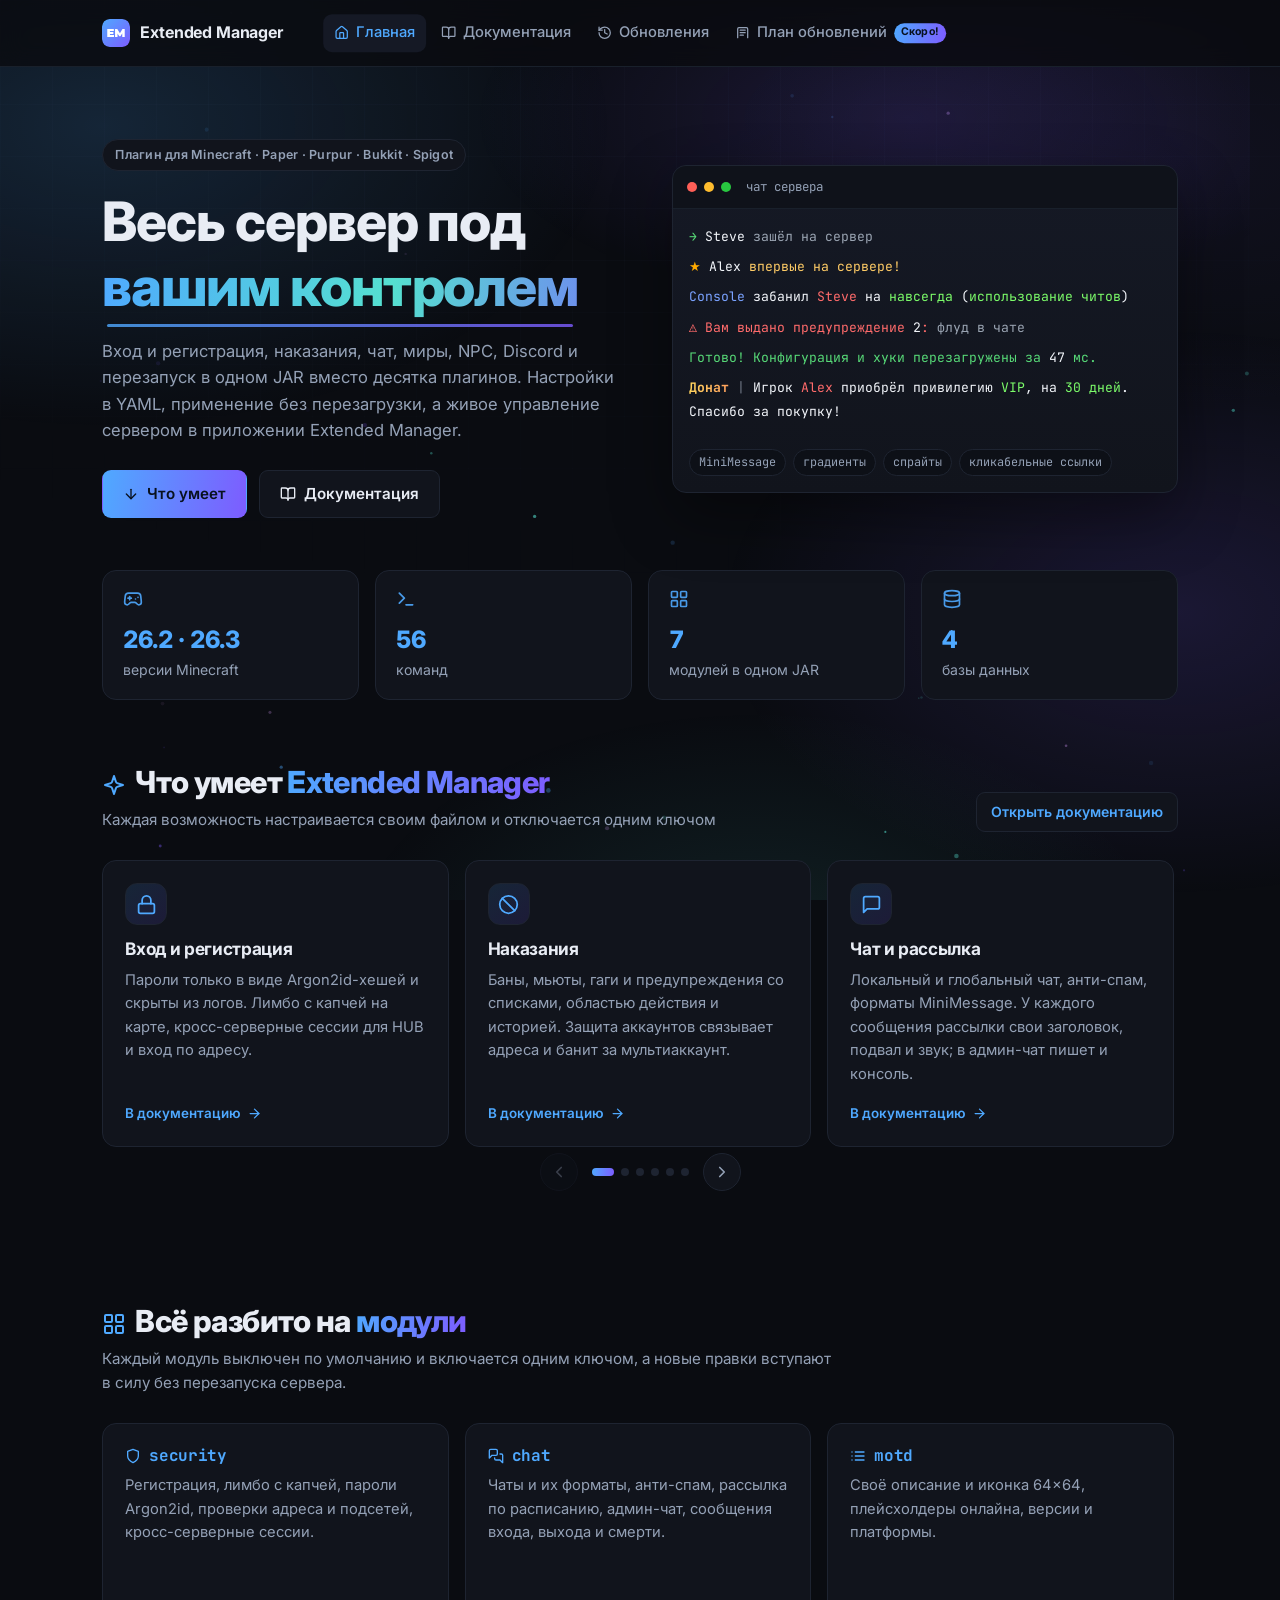
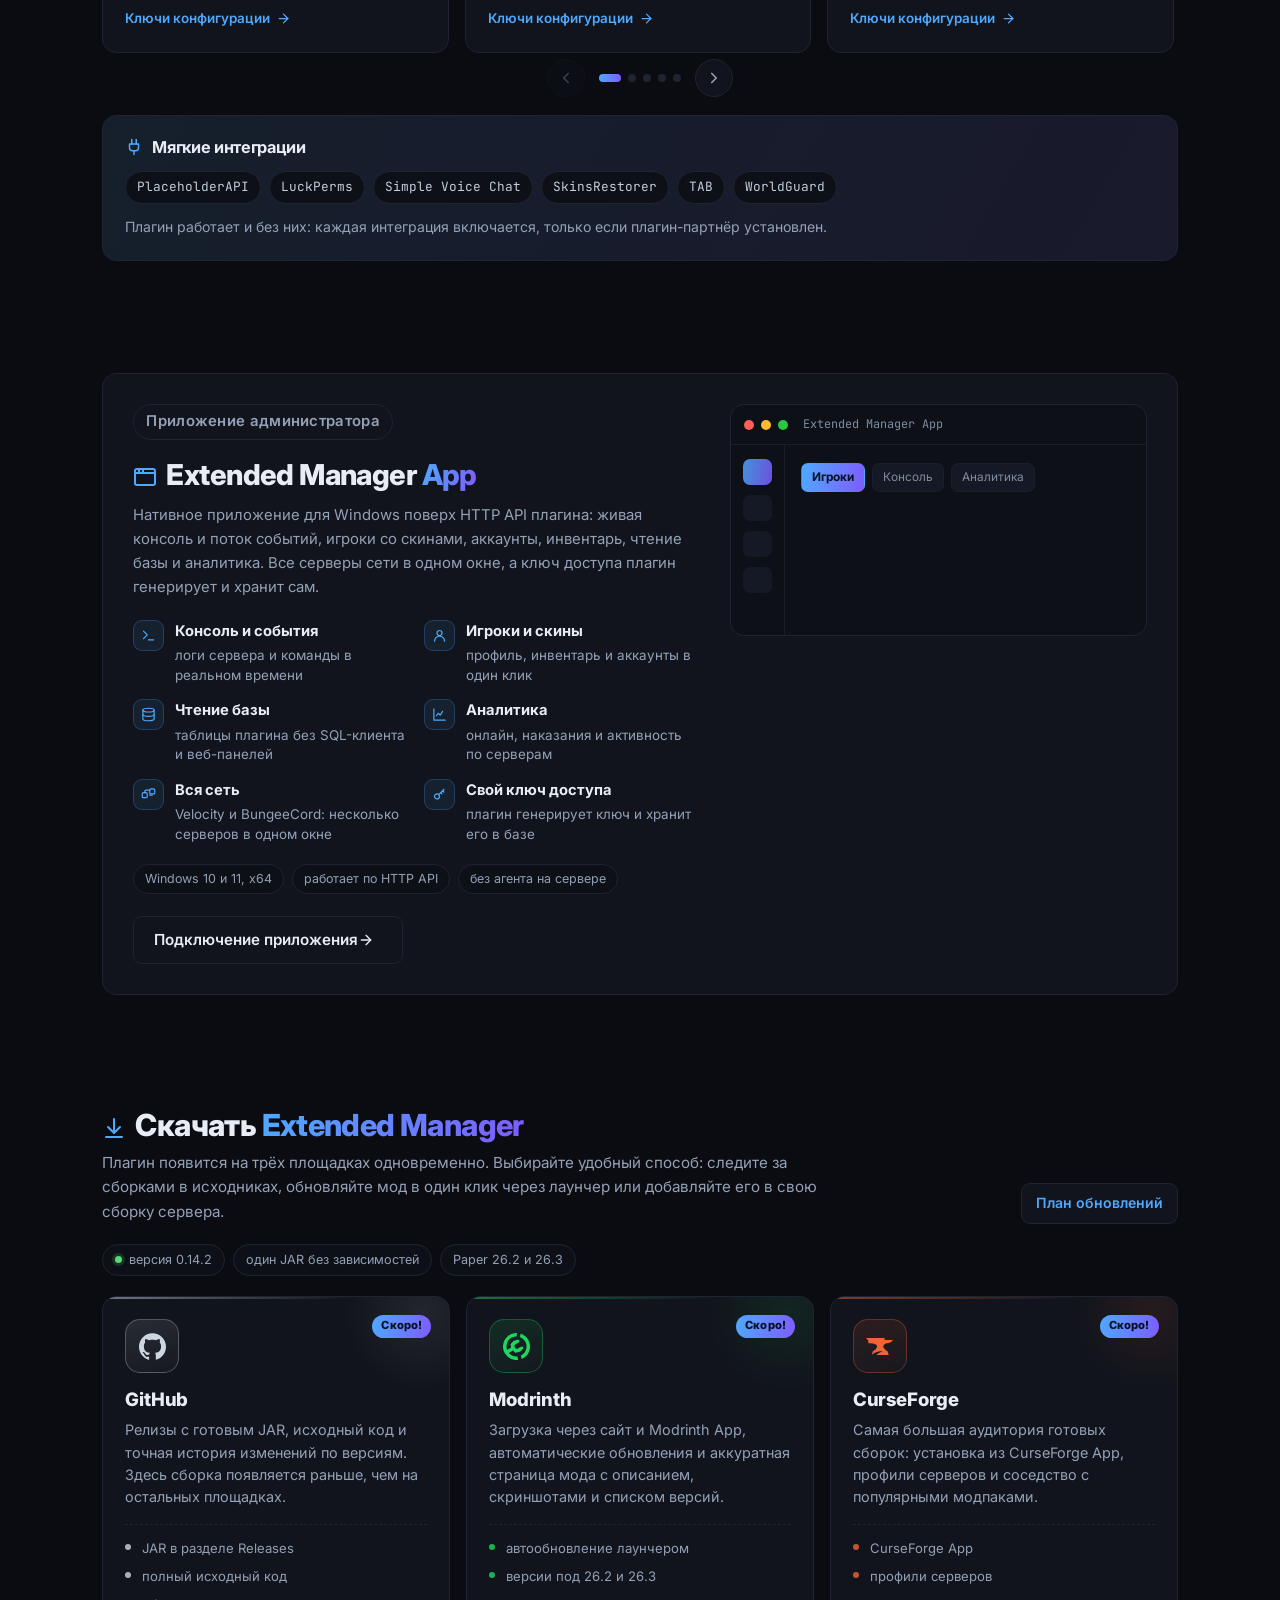
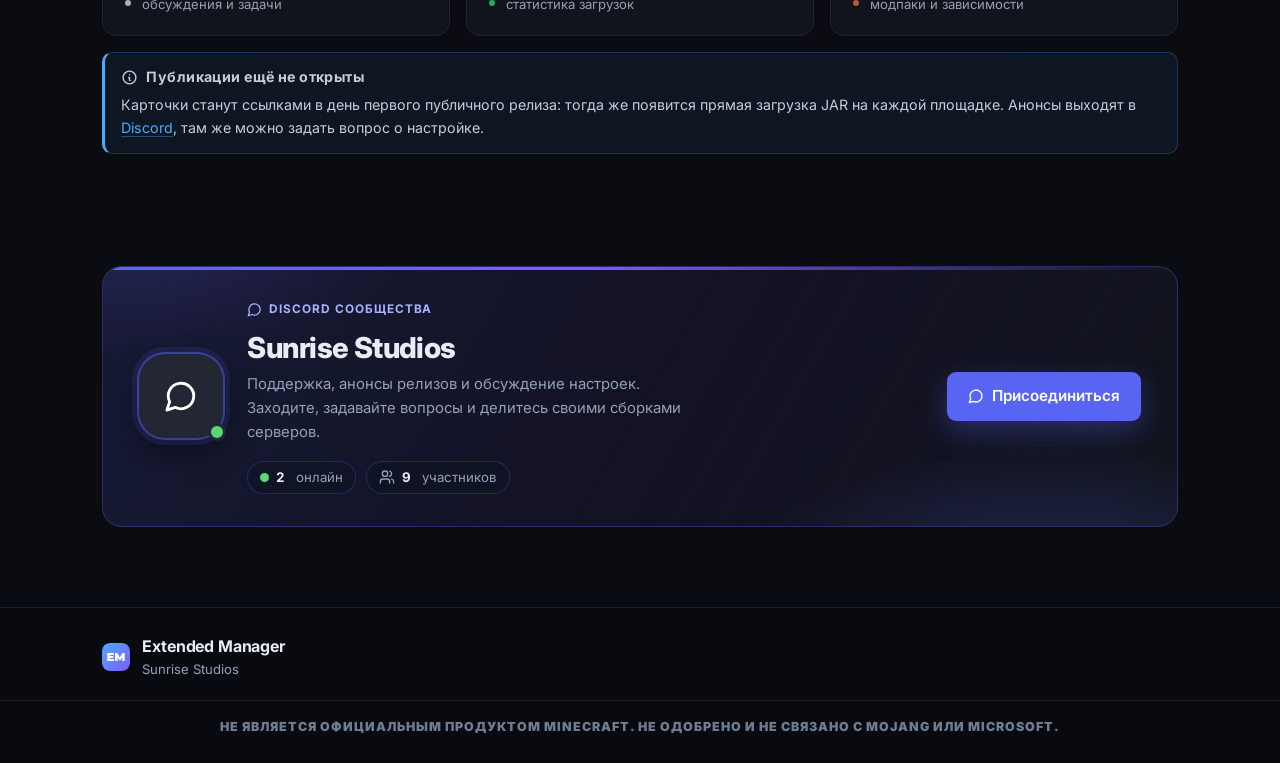
==== commit 38f331bc: "Сайт: категории релизов и переработка страницы обновлений Категории (крупное обновление, обновление," ====
--- a/index.html
+++ b/index.html
@@ -13,8 +13,8 @@
 <link rel="preconnect" href="https://fonts.googleapis.com">
 <link rel="preconnect" href="https://fonts.gstatic.com" crossorigin>
 <link rel="stylesheet" href="https://fonts.googleapis.com/css2?family=Inter:wght@400;500;600;700;800;900&family=JetBrains+Mono:wght@400;500;700&display=swap">
-<link rel="stylesheet" href="index.css?v=17">
-<script src="script.js?v=17" defer></script>
+<link rel="stylesheet" href="index.css?v=18">
+<script src="script.js?v=18" defer></script>
 </head>
 <body>
 
--- a/index.css
+++ b/index.css
@@ -70,6 +70,8 @@
 ::-webkit-scrollbar-thumb:hover { background: #3d4a5f; }
 ::-webkit-scrollbar-corner { background: transparent; }
 
+[hidden] { display: none !important; }
+
 .docs-side, .docs-toc {
   scrollbar-width: thin;
   scrollbar-color: #232c3b transparent;
@@ -944,7 +946,7 @@
   bottom: 8px;
   width: 2px;
   border-radius: 2px;
-  background: linear-gradient(180deg, var(--accent), var(--accent-2) 55%, transparent);
+  background: linear-gradient(180deg, var(--accent), var(--accent-2) 45%, var(--aqua) 78%, transparent);
 }
 
 .release { position: relative; padding-bottom: 28px; scroll-margin-top: 92px; }
@@ -953,43 +955,47 @@
   content: "";
   position: absolute;
   left: -22px;
-  top: 8px;
+  top: 9px;
   width: 10px;
   height: 10px;
   border-radius: 50%;
   background: var(--bg);
-  border: 2px solid var(--accent);
+  border: 2px solid var(--cat, var(--accent));
+  box-shadow: 0 0 0 4px var(--cat-soft, rgba(79, 169, 255, .12));
+  transition: box-shadow .18s ease;
 }
 
 .release.is-latest::after {
   content: "";
   position: absolute;
   left: -22px;
-  top: 8px;
+  top: 9px;
   width: 10px;
   height: 10px;
   border-radius: 50%;
-  border: 2px solid var(--accent);
+  border: 2px solid var(--cat, var(--accent));
   animation: ping 2.4s ease-out infinite;
 }
 
-.release-head { display: flex; align-items: center; flex-wrap: wrap; gap: 10px; }
+.release-head, .release-top { display: flex; align-items: flex-start; flex-wrap: wrap; gap: 12px 16px; }
+.release-id { display: flex; align-items: center; flex-wrap: wrap; gap: 9px; min-width: 0; }
+.release-side { display: flex; flex-direction: column; align-items: flex-end; gap: 7px; margin-left: auto; }
 
 .release-version {
-  padding: 3px 11px;
-  border: 1px solid transparent;
-  border-radius: 999px;
-  background: linear-gradient(var(--panel), var(--panel)) padding-box, var(--gradient) border-box;
-  color: var(--accent);
+  color: var(--text);
   font-family: var(--mono);
-  font-size: .9rem;
+  font-size: 1.42rem;
   font-weight: 700;
-}
-
-.release-head time { color: #6f7c90; font-family: var(--mono); font-size: .78rem; }
+  line-height: 1.1;
+  letter-spacing: -.02em;
+  font-variant-numeric: tabular-nums;
+}
+
+.release-head time, .release-side time { color: #6f7c90; font-family: var(--mono); font-size: .78rem; }
 
 .release-tags { margin-top: 0; }
 .release-tags li { padding: 2px 8px; font-size: .68rem; }
+.release-tags.is-foot { margin-top: 15px; padding-top: 13px; border-top: 1px dashed var(--border); }
 
 .release-list { margin: 12px 0 0 18px; color: var(--muted); font-size: .93rem; }
 .release-list li { margin-bottom: 6px; overflow-wrap: anywhere; }
@@ -1373,7 +1379,7 @@
 /* ---------- Анимации главной ---------- */
 
 html.js .chat-card { animation: float 8s ease-in-out infinite; }
-.hero h1 .accent {
+.hero h1 .accent, .updates-head h1 .accent {
   position: relative;
   display: inline-block;
   background: linear-gradient(100deg, var(--accent), var(--aqua) 28%, var(--accent-2) 58%, var(--purple) 82%, var(--accent));
@@ -1382,7 +1388,7 @@
   background-clip: text;
   animation: accent-flow 5.5s ease-in-out infinite alternate, accent-glow 3.4s ease-in-out infinite;
 }
-.hero h1 .accent::after {
+.hero h1 .accent::after, .updates-head h1 .accent::after {
   content: "";
   position: absolute;
   left: 1%;
@@ -1406,22 +1412,62 @@
 
 /* ---------- Обновления: статистика, панель версий, карточки ---------- */
 
-.updates-head { padding-bottom: 16px; }
+.updates-head { position: relative; padding-bottom: 18px; overflow: hidden; }
+.updates-head::before {
+  content: "";
+  position: absolute;
+  left: -8%;
+  right: -8%;
+  top: -190px;
+  height: 420px;
+  background:
+    radial-gradient(520px 200px at 22% 62%, rgba(79, 169, 255, .17), transparent 68%),
+    radial-gradient(430px 180px at 68% 42%, rgba(125, 92, 255, .16), transparent 70%),
+    radial-gradient(340px 160px at 94% 72%, rgba(85, 224, 208, .1), transparent 72%);
+  pointer-events: none;
+}
+.updates-head::after {
+  content: "";
+  position: absolute;
+  left: 0;
+  right: 0;
+  bottom: 0;
+  height: 1px;
+  background: linear-gradient(90deg, transparent, rgba(79, 169, 255, .34), rgba(125, 92, 255, .28), transparent);
+}
+.updates-head > .container { position: relative; }
 
 .updates-stats { display: flex; flex-wrap: wrap; gap: 12px; margin-top: 22px; }
 
 .ustat {
+  position: relative;
   display: flex;
   align-items: center;
   gap: 12px;
+  overflow: hidden;
   padding: 12px 17px;
   border: 1px solid var(--border);
   border-radius: var(--radius);
-  background: var(--panel);
-  transition: transform .18s ease, border-color .18s ease;
-}
-.ustat:hover { transform: translateY(-2px); border-color: #2a3342; }
-.ustat .ico { width: 21px; height: 21px; color: var(--accent); }
+  background: linear-gradient(180deg, var(--panel-2), var(--panel));
+  transition: transform .18s ease, border-color .18s ease, box-shadow .18s ease;
+}
+.ustat::before {
+  content: "";
+  position: absolute;
+  left: 0;
+  top: 0;
+  bottom: 0;
+  width: 3px;
+  background: var(--gradient);
+  opacity: 0;
+  transition: opacity .18s ease;
+}
+.ustat:hover { transform: translateY(-2px); border-color: #2a3342; box-shadow: 0 12px 28px rgba(0, 0, 0, .32); }
+.ustat:hover::before { opacity: .75; }
+.ustat .ico { width: 34px; height: 34px; flex: 0 0 auto; padding: 6px; border-radius: 10px; background: rgba(79, 169, 255, .11); color: var(--accent); }
+.ustat:nth-child(2) .ico { background: rgba(125, 92, 255, .13); color: var(--accent-2); }
+.ustat:nth-child(3) .ico { background: rgba(85, 224, 208, .1); color: var(--aqua); }
+.ustat:nth-child(4) .ico { background: rgba(87, 217, 119, .1); color: var(--green); }
 .ustat strong { display: block; font-size: 1.16rem; font-weight: 800; line-height: 1.2; font-variant-numeric: tabular-nums; }
 .ustat strong a { color: var(--accent); transition: filter .16s ease; }
 .ustat strong a:hover { filter: brightness(1.15); }
@@ -1431,56 +1477,132 @@
   position: sticky;
   top: 66px;
   z-index: 15;
-  background: rgba(10, 12, 17, .9);
-  backdrop-filter: blur(12px);
+  background: rgba(10, 12, 17, .88);
+  backdrop-filter: blur(14px);
   border-top: 1px solid var(--border-soft);
   border-bottom: 1px solid var(--border-soft);
 }
-.rail-inner { display: flex; align-items: center; gap: 14px; padding-top: 10px; padding-bottom: 10px; }
-.rail-label { flex: 0 0 auto; color: #6f7c90; font-size: .7rem; font-weight: 700; letter-spacing: .08em; text-transform: uppercase; }
-.rail-links { display: flex; gap: 7px; overflow-x: auto; padding-bottom: 2px; scrollbar-width: thin; scrollbar-color: #2b3444 transparent; }
-.rail-links::-webkit-scrollbar { height: 5px; }
-.rail-links::-webkit-scrollbar-thumb { border: 0; border-radius: 5px; background: #2b3444; }
+.rail-inner { display: flex; align-items: center; gap: 10px; padding-top: 9px; padding-bottom: 9px; }
+.rail-label { display: flex; align-items: center; gap: 9px; flex: 0 0 auto; color: #6f7c90; font-size: .68rem; font-weight: 800; letter-spacing: .1em; text-transform: uppercase; }
+.rail-label::after { content: ""; width: 3px; height: 15px; border-radius: 2px; background: var(--gradient); }
+
+.rail-current { display: flex; flex-direction: column; flex: 0 0 auto; min-width: 118px; padding-left: 13px; border-left: 1px solid var(--border); }
+.rail-current b { font-family: var(--mono); font-size: .96rem; font-weight: 700; letter-spacing: -.01em; font-variant-numeric: tabular-nums; }
+.rail-current em { font-style: normal; color: #6f7c90; font-size: .71rem; }
+
+.rail-btn {
+  display: grid;
+  place-items: center;
+  flex: 0 0 auto;
+  width: 28px;
+  height: 28px;
+  padding: 0;
+  border: 1px solid var(--border);
+  border-radius: 50%;
+  background: var(--panel);
+  color: var(--muted);
+  cursor: pointer;
+  transition: color .16s ease, border-color .16s ease, background-color .16s ease, opacity .16s ease;
+}
+.rail-btn:hover:not(:disabled) { color: var(--text); border-color: #2b3444; background: var(--panel-2); }
+.rail-btn:disabled { opacity: .3; cursor: default; }
+.rail-btn .ico { width: 14px; height: 14px; fill: none; stroke: currentColor; stroke-width: 2.2; stroke-linecap: round; stroke-linejoin: round; }
+
+.rail-box { position: relative; flex: 1 1 auto; min-width: 0; }
+.rail-box::before, .rail-box::after { content: ""; position: absolute; top: -2px; bottom: -2px; width: 28px; z-index: 1; pointer-events: none; }
+.rail-box::before { left: -6px; background: linear-gradient(90deg, rgba(10, 12, 17, .92), transparent); }
+.rail-box::after { right: -6px; background: linear-gradient(270deg, rgba(10, 12, 17, .92), transparent); }
+
+.rail-links { display: flex; gap: 6px; overflow-x: auto; scroll-behavior: smooth; scrollbar-width: none; scroll-padding: 8px; }
+.rail-links::-webkit-scrollbar { display: none; }
 .rail-link {
+  display: inline-flex;
+  align-items: center;
   flex: 0 0 auto;
-  padding: 5px 12px;
+  min-height: 27px;
+  padding: 4px 11px;
   border: 1px solid var(--border);
   border-radius: 999px;
   background: var(--panel);
   color: var(--muted);
   font-family: var(--mono);
-  font-size: .8rem;
-  transition: color .16s ease, background .16s ease, border-color .16s ease;
-}
-.rail-link:hover { color: var(--text); border-color: #2b3444; }
-.rail-link.is-active { color: #08111f; background: var(--gradient); border-color: transparent; font-weight: 700; }
-
-.kind-legend {
-  display: flex;
-  flex-wrap: wrap;
-  align-items: center;
-  gap: 8px 16px;
-  margin-bottom: 22px;
-  padding: 13px 16px;
+  font-size: .78rem;
+  font-variant-numeric: tabular-nums;
+  white-space: nowrap;
+  transition: color .16s ease, background-color .16s ease, border-color .16s ease, box-shadow .16s ease;
+}
+.rail-link:hover { color: var(--text); border-color: var(--cat-line, #2b3444); background: var(--panel-2); }
+.rail-link.is-active { color: #08111f; background: var(--cat, var(--accent)); border-color: transparent; font-weight: 700; box-shadow: 0 4px 16px rgba(0, 0, 0, .35); }
+
+.rail-progress { display: block; height: 2px; background: var(--border-soft); }
+.rail-progress i { display: block; height: 100%; width: 0; background: var(--gradient); box-shadow: 0 0 8px rgba(79, 169, 255, .5); transition: width .12s linear; }
+
+/* ---------- Панель поиска и фильтров ---------- */
+
+.updates-controls {
+  position: relative;
+  margin-bottom: 20px;
+  padding: 14px 16px 15px;
+  border: 1px solid var(--border);
+  border-radius: var(--radius);
+  background: linear-gradient(180deg, var(--panel-2), var(--panel));
+  overflow: hidden;
+}
+.updates-controls::before {
+  content: "";
+  position: absolute;
+  left: 0;
+  top: 0;
+  width: 100%;
+  height: 2px;
+  background: var(--gradient);
+  opacity: .55;
+}
+.uc-top { display: flex; align-items: center; flex-wrap: wrap; gap: 10px 14px; margin-bottom: 13px; }
+.uc-result { margin: 0 auto 0 0; color: var(--muted); font-size: .82rem; }
+.uc-result b { color: var(--text); font-weight: 700; }
+.uc-groups { display: grid; gap: 9px; }
+.uc-group { display: flex; align-items: flex-start; flex-wrap: wrap; gap: 8px; }
+.uc-label { flex: 0 0 96px; padding-top: 8px; color: #6f7c90; font-size: .68rem; font-weight: 800; letter-spacing: .1em; text-transform: uppercase; }
+.uc-chips { display: flex; flex-wrap: wrap; gap: 7px; }
+.uc-count {
+  font-style: normal;
+  margin-left: 5px;
+  padding: 1px 6px 2px;
+  border-radius: 999px;
+  background: rgba(255, 255, 255, .06);
+  color: inherit;
+  font-size: .67rem;
+  font-variant-numeric: tabular-nums;
+}
+.kind-btn.is-active .uc-count, .cat-btn.is-active .uc-count { background: rgba(8, 17, 31, .2); color: #08111f; }
+
+.updates-section .timeline, .updates-section .updates-controls, .updates-section .updates-empty { max-width: 1500px; }
+.release { padding-bottom: 22px; scroll-margin-top: 48px; }
+
+.release-card {
+  position: relative;
+  padding: 19px 22px 20px;
   border: 1px solid var(--border);
   border-radius: var(--radius);
   background: var(--panel);
-}
-.kind-legend span { display: inline-flex; align-items: center; gap: 7px; color: var(--muted); font-size: .79rem; }
-.kind-legend i { width: 15px; height: 15px; background: var(--ico, var(--accent)); -webkit-mask: var(--mask) center/contain no-repeat; mask: var(--mask) center/contain no-repeat; }
-
-.updates-section .timeline, .updates-section .kind-legend { max-width: 1200px; }
-.release { padding-bottom: 22px; scroll-margin-top: 132px; }
-
-.release-card {
-  position: relative;
-  padding: 20px 22px;
-  border: 1px solid var(--border);
-  border-radius: var(--radius);
-  background: var(--panel);
+  overflow: hidden;
   transition: transform .18s ease, border-color .18s ease, box-shadow .18s ease;
 }
-.release-card:hover { transform: translateY(-2px); border-color: #2a3342; box-shadow: 0 16px 40px rgba(0, 0, 0, .3); }
+.release-card::before {
+  content: "";
+  position: absolute;
+  left: 0;
+  top: 0;
+  bottom: 0;
+  width: 3px;
+  background: linear-gradient(180deg, var(--cat, var(--accent)), transparent 82%);
+  opacity: .55;
+  transition: opacity .2s ease;
+}
+.release-card:hover { transform: translateY(-2px); border-color: #2a3342; box-shadow: 0 18px 44px rgba(0, 0, 0, .32); }
+.release-card:hover::before { opacity: 1; }
+.release-card > * { position: relative; z-index: 1; }
 
 .release.is-latest .release-card {
   border: 1px solid transparent;
@@ -1494,8 +1616,14 @@
   border-radius: var(--radius);
   background: radial-gradient(440px 130px at 18% 0%, rgba(125, 92, 255, .14), transparent 70%);
   pointer-events: none;
-}
-.release.is-latest .release-head, .release.is-latest .release-list { position: relative; z-index: 1; }
+  z-index: 0;
+}
+.release.is-latest .release-version {
+  background: linear-gradient(100deg, var(--accent), var(--accent-2));
+  -webkit-background-clip: text;
+  background-clip: text;
+  color: transparent;
+}
 
 .release-badge {
   padding: 3px 10px;
@@ -1510,6 +1638,95 @@
 .release.is-latest .release-badge { animation: badge-glow 2.6s ease-in-out infinite; }
 @keyframes badge-glow { 0%, 100% { box-shadow: 0 0 0 0 rgba(79, 169, 255, .45); } 50% { box-shadow: 0 0 0 7px rgba(79, 169, 255, 0); } }
 
+/* ---------- Категории релизов ---------- */
+
+.cat-major { --cat: #a08cff; --cat-line: rgba(125, 92, 255, .42); --cat-soft: rgba(125, 92, 255, .14); --cat-bg: rgba(125, 92, 255, .12); }
+.cat-minor { --cat: #6fbcff; --cat-line: rgba(79, 169, 255, .42); --cat-soft: rgba(79, 169, 255, .13); --cat-bg: rgba(79, 169, 255, .11); }
+.cat-patch { --cat: #55e0d0; --cat-line: rgba(85, 224, 208, .38); --cat-soft: rgba(85, 224, 208, .12); --cat-bg: rgba(85, 224, 208, .1); }
+
+.release[data-cat="major"], .rail-link[data-cat="major"] { --cat: #a08cff; --cat-line: rgba(125, 92, 255, .42); --cat-soft: rgba(125, 92, 255, .14); }
+.release[data-cat="minor"], .rail-link[data-cat="minor"] { --cat: #6fbcff; --cat-line: rgba(79, 169, 255, .42); --cat-soft: rgba(79, 169, 255, .13); }
+.release[data-cat="patch"], .rail-link[data-cat="patch"] { --cat: #55e0d0; --cat-line: rgba(85, 224, 208, .38); --cat-soft: rgba(85, 224, 208, .12); }
+
+.rel-cat {
+  display: inline-flex;
+  align-items: center;
+  gap: 6px;
+  padding: 3px 10px 4px;
+  border: 1px solid var(--cat-line, var(--border));
+  border-radius: 999px;
+  background: var(--cat-bg, var(--bg-soft));
+  color: var(--cat, var(--muted));
+  font-size: .7rem;
+  font-weight: 700;
+  letter-spacing: .01em;
+  white-space: nowrap;
+}
+.rel-cat::before { content: ""; width: 6px; height: 6px; border-radius: 50%; background: var(--cat, var(--muted)); }
+
+.rel-more {
+  display: inline-flex;
+  align-items: center;
+  gap: 8px;
+  margin-top: 13px;
+  padding: 6px 14px;
+  border: 1px solid var(--border);
+  border-radius: 999px;
+  background: var(--bg-soft);
+  color: var(--muted);
+  font-size: .8rem;
+  cursor: pointer;
+  transition: color .16s ease, border-color .16s ease, background-color .16s ease;
+}
+.rel-more:hover { color: var(--text); border-color: #2b3444; background: var(--panel-2); }
+.rel-more::after {
+  content: "";
+  width: 7px;
+  height: 7px;
+  border-right: 2px solid currentColor;
+  border-bottom: 2px solid currentColor;
+  transform: rotate(45deg) translate(-1px, -2px);
+  transition: transform .18s ease;
+}
+.rel-more.is-open::after { transform: rotate(-135deg) translate(-2px, -2px); }
+
+/* ---------- Маркеры периодов и пустой результат ---------- */
+
+.tl-period { position: relative; display: flex; align-items: center; flex-wrap: wrap; gap: 10px; padding: 0 0 15px; }
+.tl-period::before {
+  content: "";
+  position: absolute;
+  left: -24px;
+  top: 4px;
+  width: 14px;
+  height: 14px;
+  border-radius: 50%;
+  background: var(--bg);
+  border: 2px solid var(--accent-2);
+  box-shadow: 0 0 0 4px rgba(125, 92, 255, .13);
+}
+.tl-period-name { font-size: .82rem; font-weight: 800; letter-spacing: .06em; text-transform: uppercase; }
+.tl-period-count {
+  padding: 2px 9px;
+  border: 1px solid var(--border);
+  border-radius: 999px;
+  background: var(--bg-soft);
+  color: var(--muted);
+  font-size: .7rem;
+  font-variant-numeric: tabular-nums;
+}
+
+.updates-empty {
+  margin: 4px 0 14px;
+  padding: 34px 20px;
+  border: 1px dashed var(--border);
+  border-radius: var(--radius);
+  background: var(--panel);
+  text-align: center;
+}
+.updates-empty .ico { width: 30px; height: 30px; margin-bottom: 12px; color: #55617a; fill: none; stroke: currentColor; stroke-linecap: round; stroke-linejoin: round; }
+.updates-empty p { margin: 0 0 15px; color: var(--muted); font-size: .92rem; }
+
 /* ---------- Разделитель ранних версий и первый релиз ---------- */
 
 .timeline-note { padding-bottom: 24px; }
@@ -1530,7 +1747,7 @@
   background: radial-gradient(420px 120px at 82% 0%, rgba(125, 92, 255, .16), transparent 70%);
   pointer-events: none;
 }
-.release-first .release-head, .release-first .release-note, .release-first .release-list { position: relative; z-index: 1; }
+.release-first .release-top, .release-first .release-note, .release-first .release-list { position: relative; z-index: 1; }
 .release-note {
   margin-top: 12px;
   padding: 11px 14px;
@@ -1789,66 +2006,150 @@
 .discord-btn:hover { background: #4752c4; transform: translateY(-2px); }
 .discord-btn .ico { fill: none; stroke: currentColor; stroke-width: 2; stroke-linecap: round; stroke-linejoin: round; }
 
-/* ---------- Обновления: фильтр и мета ---------- */
-
-.kind-btn {
+/* ---------- Обновления: чипы фильтров и поиск ---------- */
+
+.kind-btn, .cat-btn {
   display: inline-flex;
   align-items: center;
   gap: 7px;
-  min-height: 34px;
+  min-height: 32px;
   padding: 5px 12px;
   border: 1px solid var(--border);
   border-radius: 999px;
   background: var(--bg-soft);
   color: var(--muted);
   font-size: .79rem;
-  transition: color .16s ease, border-color .16s ease, background-color .16s ease;
-}
-.kind-btn:hover { color: var(--text); border-color: #2b3444; }
-.kind-btn.is-active { color: #08111f; background: var(--gradient); border-color: transparent; font-weight: 700; }
+  cursor: pointer;
+  transition: color .16s ease, border-color .16s ease, background-color .16s ease, box-shadow .16s ease;
+}
+.kind-btn:hover, .cat-btn:hover { color: var(--text); border-color: #2b3444; background: var(--panel-2); }
+.kind-btn.is-active, .cat-btn.is-active {
+  color: #08111f;
+  border-color: transparent;
+  font-weight: 700;
+}
+.kind-btn.is-active { background: var(--gradient); box-shadow: 0 5px 18px rgba(79, 169, 255, .26); }
 .kind-btn.is-active i { background: #08111f; }
 .kind-btn i { width: 14px; height: 14px; background: var(--ico, var(--accent)); -webkit-mask: var(--mask) center/contain no-repeat; mask: var(--mask) center/contain no-repeat; }
-.updates-filter-note { margin: -6px 0 18px; color: var(--muted); font-size: .85rem; }
-
-.release { transition: opacity .25s ease, filter .25s ease; }
-.release.is-dimmed { opacity: .3; filter: saturate(.55); }
-.release-list li { transition: opacity .2s ease; }
-.release-list li.is-dimmed { opacity: .25; }
-.release.is-out, .release-list li.is-out { display: none; }
+.cat-btn::before {
+  content: "";
+  width: 7px;
+  height: 7px;
+  border-radius: 50%;
+  background: var(--cat, var(--muted));
+  transition: background-color .16s ease;
+}
+.cat-btn.is-active {
+  background: var(--cat, var(--accent));
+  box-shadow: 0 5px 18px var(--cat-soft, rgba(79, 169, 255, .26));
+}
+.cat-btn.is-active::before { background: rgba(8, 17, 31, .55); }
 
 .updates-search {
   display: inline-flex;
   align-items: center;
-  gap: 8px;
-  flex: 1 1 220px;
-  min-width: 170px;
-  min-height: 34px;
-  max-width: 340px;
-  margin-left: auto;
-  padding: 5px 13px;
-  border: 1px solid var(--border);
-  border-radius: 999px;
-  background: var(--bg-soft);
-  color: var(--muted);
-  font-size: .82rem;
-  transition: border-color .16s ease;
-}
-.updates-search:focus-within { border-color: var(--accent); color: var(--text); }
-.updates-search svg { width: 15px; height: 15px; flex: 0 0 auto; }
+  gap: 9px;
+  flex: 1 1 250px;
+  min-width: 0;
+  min-height: 38px;
+  max-width: 420px;
+  padding: 6px 12px;
+  border: 1px solid var(--border);
+  border-radius: 12px;
+  background: var(--bg);
+  color: #6f7c90;
+  font-size: .84rem;
+  transition: border-color .16s ease, background-color .16s ease, box-shadow .16s ease;
+}
+.updates-search:focus-within {
+  border-color: var(--accent);
+  background: var(--panel-2);
+  color: var(--text);
+  box-shadow: 0 0 0 3px rgba(79, 169, 255, .15);
+}
+.updates-search svg { width: 15px; height: 15px; flex: 0 0 auto; fill: none; stroke: currentColor; stroke-width: 2; stroke-linecap: round; }
 .updates-search input {
+  flex: 1 1 auto;
   width: 100%;
-  height: 22px;
+  min-width: 0;
+  height: 24px;
   padding: 0;
   border: 0;
   outline: 0;
   background: transparent;
   color: var(--text);
   font: inherit;
-  font-size: .82rem;
-  line-height: 22px;
+  font-size: .84rem;
+  line-height: 24px;
 }
 .updates-search input::placeholder { color: var(--muted); }
-.updates-expand { display: block; margin: 2px auto 0; padding: 8px 18px; font-size: .84rem; }
+.updates-search input::-webkit-search-cancel-button { display: none; }
+.uc-clear {
+  display: inline-flex;
+  align-items: center;
+  justify-content: center;
+  width: 20px;
+  height: 20px;
+  flex: 0 0 auto;
+  padding: 0;
+  border: 0;
+  border-radius: 50%;
+  background: rgba(255, 255, 255, .07);
+  color: var(--muted);
+  cursor: pointer;
+  transition: color .16s ease, background-color .16s ease;
+}
+.uc-clear:hover { color: var(--text); background: rgba(255, 255, 255, .16); }
+.uc-clear .ico { width: 10px; height: 10px; fill: none; stroke: currentColor; stroke-width: 2.4; stroke-linecap: round; }
+.uc-kbd {
+  flex: 0 0 auto;
+  padding: 2px 7px 3px;
+  border: 1px solid var(--border);
+  border-radius: 6px;
+  background: var(--bg-soft);
+  color: #6f7c90;
+  font-family: var(--mono);
+  font-size: .66rem;
+  letter-spacing: .02em;
+  white-space: nowrap;
+}
+.updates-search:focus-within .uc-kbd { opacity: 0; }
+
+/* ---------- Обновления: скрытие и подсветка совпадений ---------- */
+
+.release { transition: opacity .25s ease, filter .25s ease; }
+.release.is-dimmed { opacity: .32; filter: saturate(.55); }
+.release-list li { transition: opacity .2s ease; }
+.release-list li.is-dimmed { opacity: .25; }
+.release.is-out, .release-list li.is-out, .release-list li.is-cut, .tl-period.is-out { display: none; }
+
+.updates-expand {
+  display: flex;
+  align-items: center;
+  justify-content: center;
+  gap: 9px;
+  width: 100%;
+  margin-top: 4px;
+  padding: 12px 18px;
+  border: 1px dashed var(--border);
+  border-radius: 14px;
+  background: var(--panel);
+  color: var(--muted);
+  font-size: .85rem;
+  cursor: pointer;
+  transition: color .16s ease, border-color .16s ease, background-color .16s ease;
+}
+.updates-expand::after {
+  content: "";
+  width: 7px;
+  height: 7px;
+  border-right: 2px solid currentColor;
+  border-bottom: 2px solid currentColor;
+  transform: rotate(45deg) translate(-1px, -2px);
+  transition: transform .18s ease;
+}
+.updates-expand.is-open::after { transform: rotate(-135deg) translate(-2px, -2px); }
+.updates-expand:hover { color: var(--text); border-color: #2b3444; background: var(--panel-2); }
 
 /* ---------- Скачать: карточки площадок ---------- */
 
@@ -1974,7 +2275,7 @@
 .roadmap-hero .callout { margin-top: 24px; }
 .roadmap-links { margin-top: 28px; }
 
-.release-meta { display: flex; flex-wrap: wrap; gap: 6px; margin-left: auto; }
+.release-meta { display: flex; flex-wrap: wrap; gap: 6px; justify-content: flex-end; }
 .release-meta span {
   display: inline-flex;
   align-items: center;
@@ -2084,7 +2385,7 @@
   *, *::before, *::after { transition-duration: .01ms !important; animation-duration: .01ms !important; animation-iteration-count: 1 !important; }
   html.js .reveal, html.js .chat-lines p { opacity: 1; transform: none; }
   html.js .chat-card { animation: none; }
-  .hero h1 .accent, .hero h1 .accent::after { animation: none; }
+  .hero h1 .accent, .hero h1 .accent::after, .updates-head h1 .accent, .updates-head h1 .accent::after { animation: none; }
   .bg-aurora, .discord-dot, .preloader-orbit::before { animation: none; }
   .carousel-track { scroll-snap-type: none; }
   .preloader { display: none; }
@@ -2094,11 +2395,19 @@
   .release-rail { top: 60px; }
   .rail-label { display: none; }
   .rail-inner { gap: 0; padding-top: 8px; padding-bottom: 8px; }
+  .rail-current { display: none; }
   .release-card { padding: 16px 17px; }
   .release-list li { padding-left: 25px; font-size: .9rem; }
-  .kind-legend { gap: 7px 13px; padding: 11px 13px; }
-  .updates-search { flex: 1 1 100%; max-width: none; margin-left: 0; min-width: 0; }
+  .release-version { font-size: 1.22rem; }
+  .release-side { align-items: flex-start; margin-left: 0; }
+  .uc-group { gap: 6px; }
+  .uc-label { flex: 1 0 100%; padding-top: 0; }
+  .uc-chips { gap: 6px; }
+  .kind-btn, .cat-btn { min-height: 34px; font-size: .8rem; }
+  .updates-search { flex: 1 1 100%; max-width: none; min-width: 0; }
   .updates-search input { font-size: 16px; }
+  .uc-kbd { display: none; }
+  .updates-empty { padding: 26px 16px; }
   .ustat { flex: 1 1 140px; padding: 11px 14px; }
   .updates-stats { gap: 9px; }
   .icon-badge { width: 38px; height: 38px; margin-bottom: 12px; }
@@ -2114,8 +2423,6 @@
   .grid-3 { grid-template-columns: repeat(6, 1fr); }
   .grid-2 { grid-template-columns: repeat(4, 1fr); }
   .docs-shell { grid-template-columns: 300px minmax(0, 1fr) 260px; gap: 32px; }
-  .updates-section .timeline { max-width: 1500px; }
-  .updates-section .kind-legend { max-width: 1500px; }
   .app-card { gap: 48px; padding: 40px; }
   .feature-card { flex-basis: calc((100% - 48px) / 4); }
 }
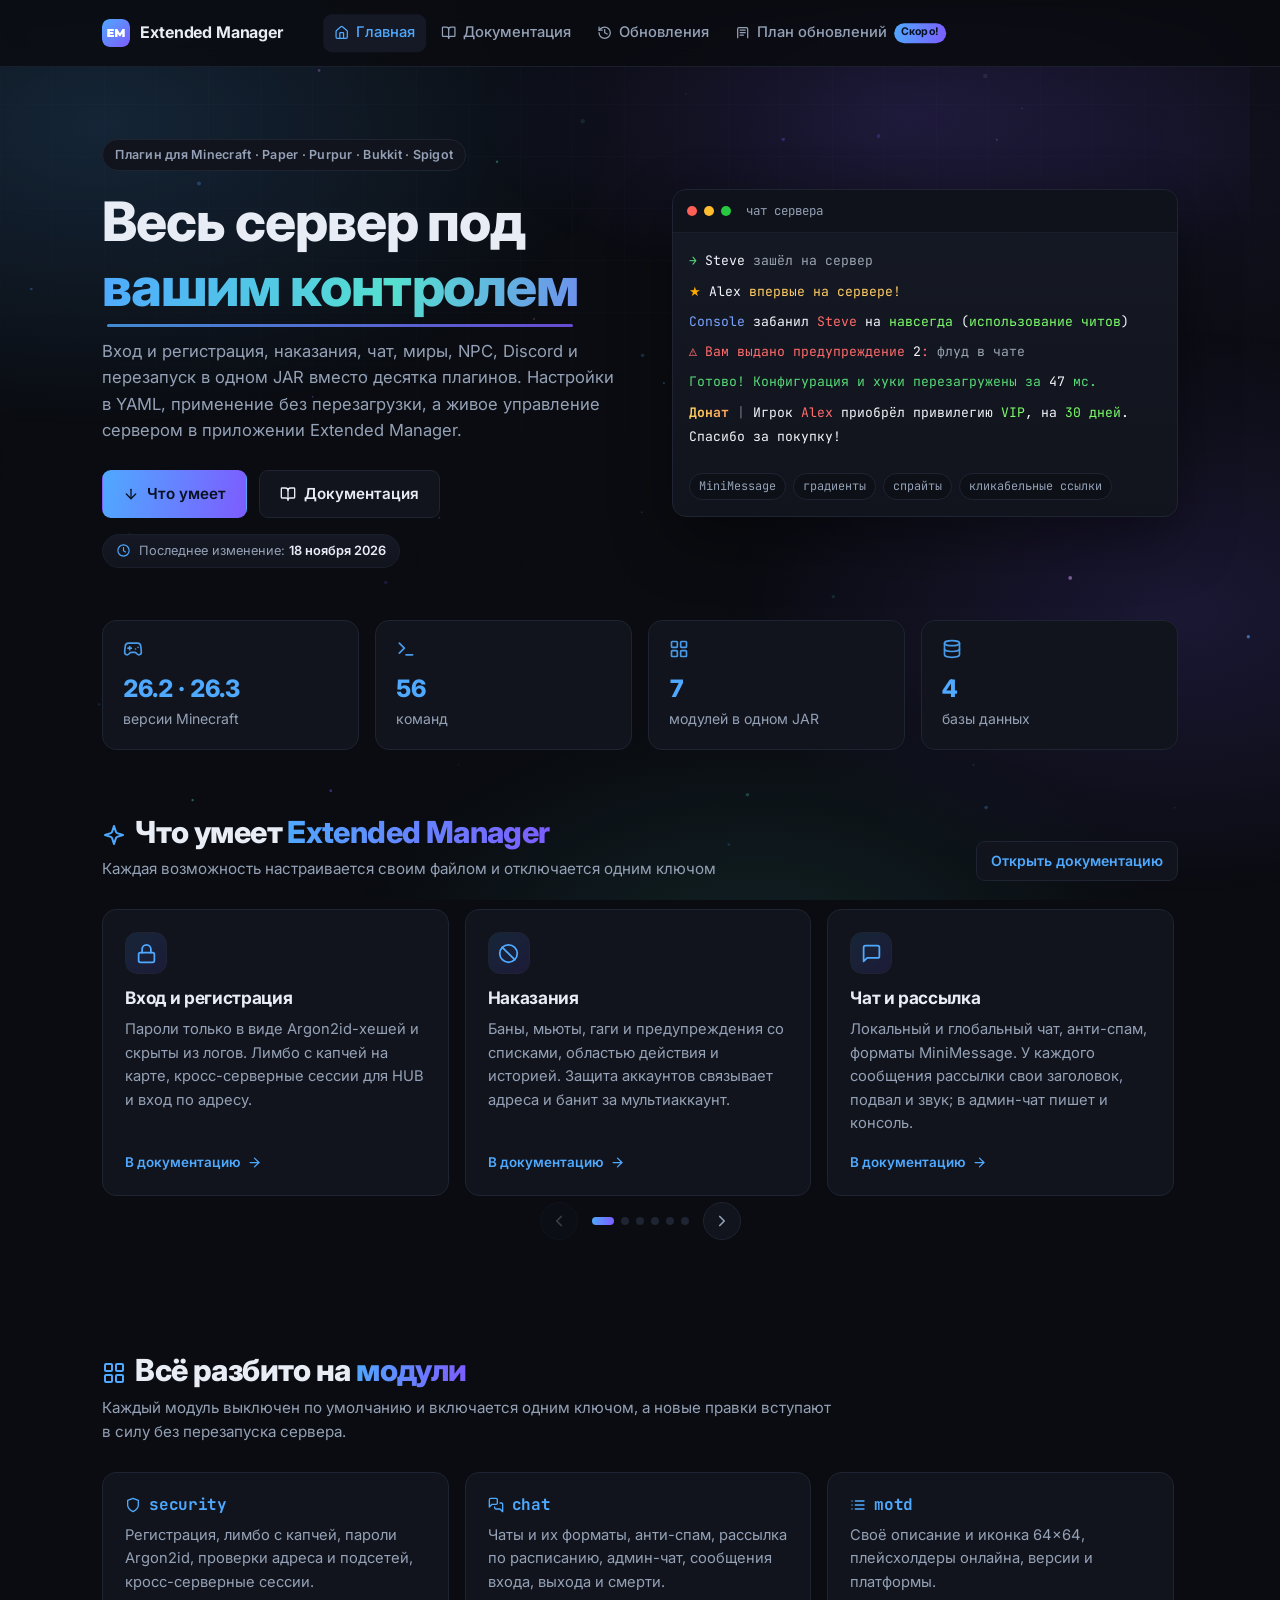
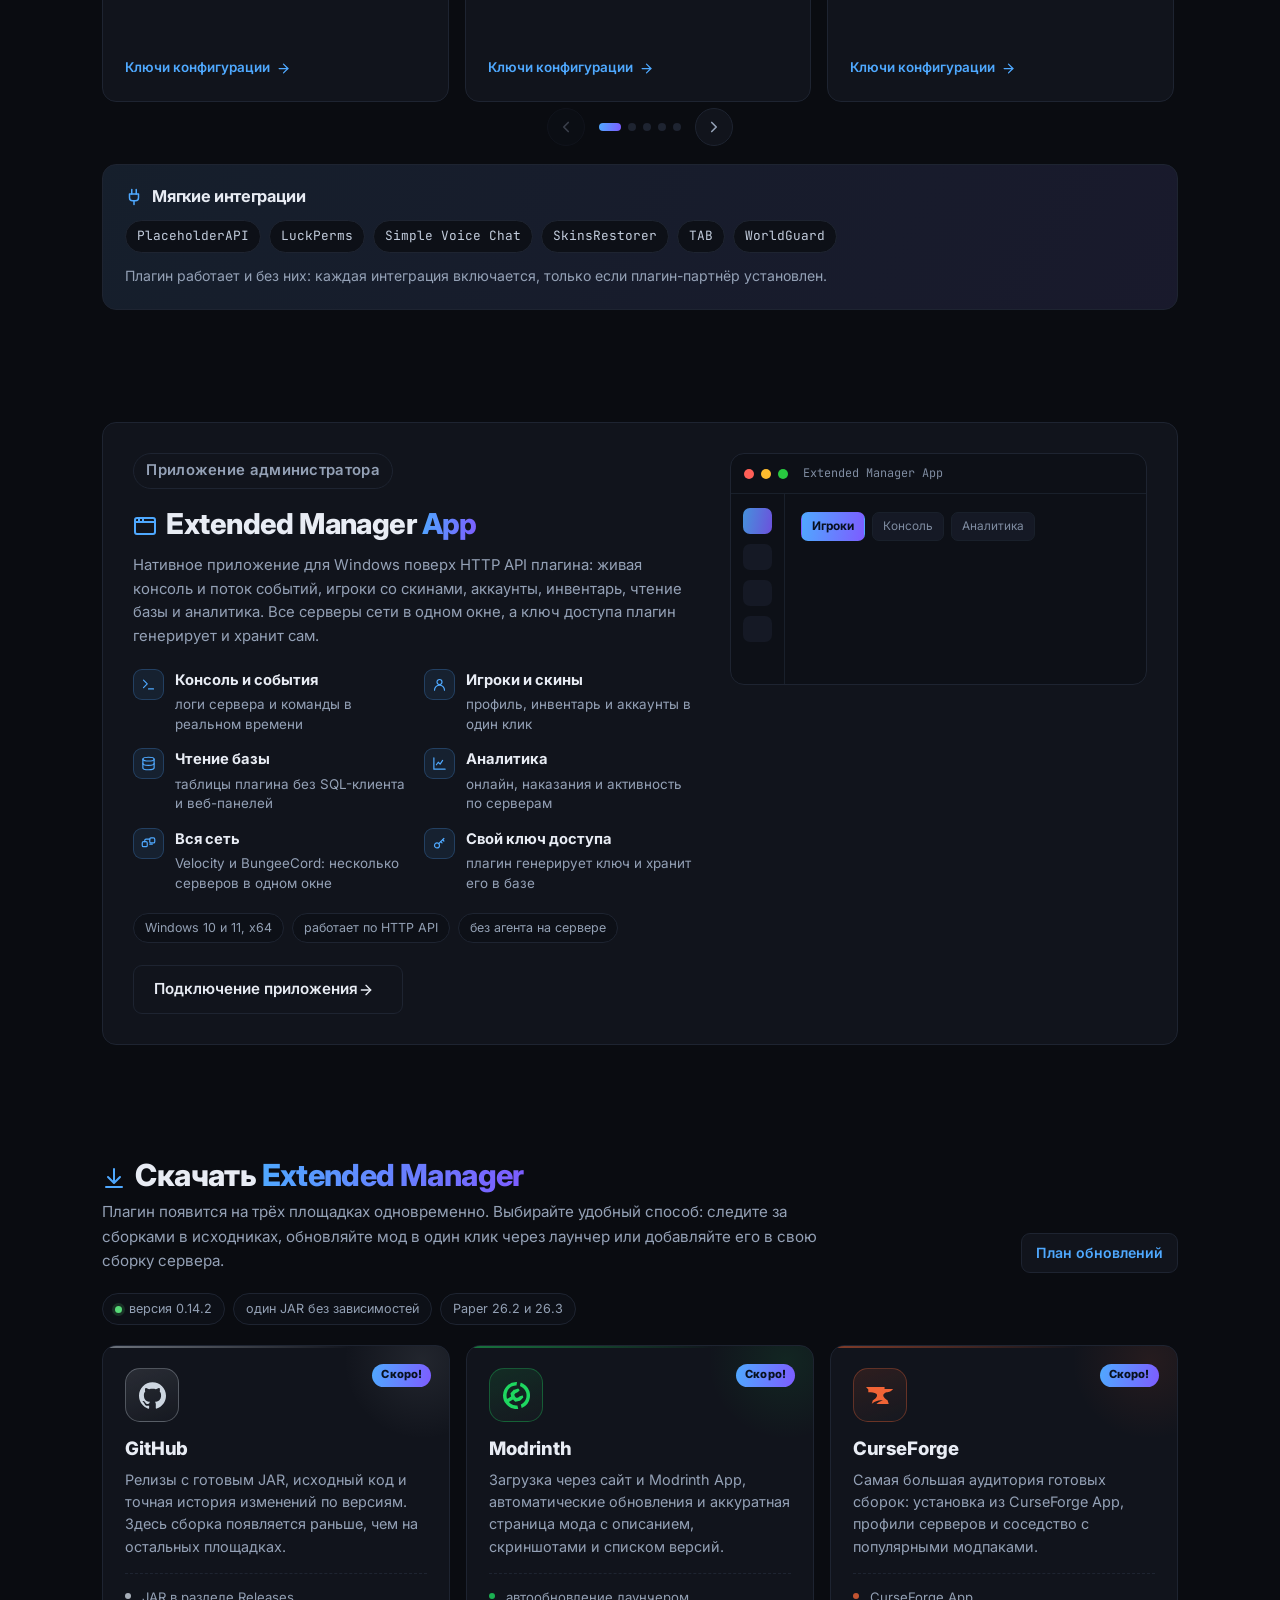
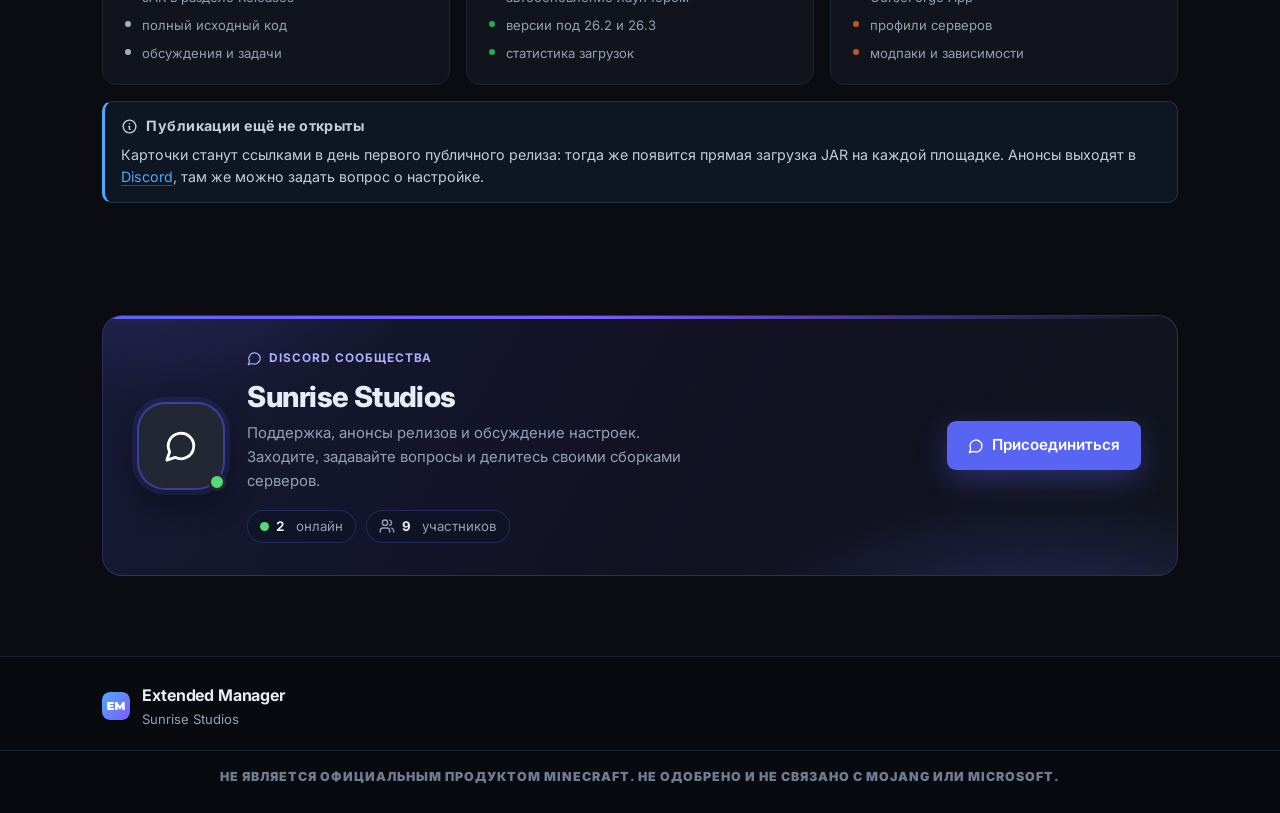
==== commit 09cbf7b1: "Сайт: карточка команды в документации, дата изменения и новый вид таблиц" ====
--- a/index.html
+++ b/index.html
@@ -13,8 +13,8 @@
 <link rel="preconnect" href="https://fonts.googleapis.com">
 <link rel="preconnect" href="https://fonts.gstatic.com" crossorigin>
 <link rel="stylesheet" href="https://fonts.googleapis.com/css2?family=Inter:wght@400;500;600;700;800;900&family=JetBrains+Mono:wght@400;500;700&display=swap">
-<link rel="stylesheet" href="index.css?v=18">
-<script src="script.js?v=18" defer></script>
+<link rel="stylesheet" href="index.css?v=19">
+<script src="script.js?v=19" defer></script>
 </head>
 <body>
 
@@ -82,6 +82,7 @@
           <a class="btn btn-primary" href="#features"><svg class="ico" viewBox="0 0 24 24" aria-hidden="true"><path d="M12 5v14"/><path d="m19 12-7 7-7-7"/></svg>Что умеет</a>
           <a class="btn btn-ghost" href="docs.html"><svg class="ico" viewBox="0 0 24 24" aria-hidden="true"><path d="M12 7v14"/><path d="M3 18a1 1 0 0 1-1-1V4a1 1 0 0 1 1-1h5a4 4 0 0 1 4 4 4 4 0 0 1 4-4h5a1 1 0 0 1 1 1v13a1 1 0 0 1-1 1h-6a3 3 0 0 0-3 3 3 3 0 0 0-3-3z"/></svg>Документация</a>
         </div>
+        <p class="page-updated"><svg viewBox="0 0 24 24" aria-hidden="true"><circle cx="12" cy="12" r="9" fill="none" stroke="currentColor" stroke-width="1.8"/><path d="M12 7.4v5l3.2 1.9" fill="none" stroke="currentColor" stroke-width="1.8" stroke-linecap="round"/></svg><span>Последнее изменение: <strong>18 ноября 2026</strong></span></p>
       </div>
 
       <div class="chat-card" aria-label="Пример сообщений плагина в чате">
--- a/index.css
+++ b/index.css
@@ -521,6 +521,31 @@
 .page-head h1 { margin-top: 10px; font-size: clamp(1.8rem, 3.4vw, 2.5rem); font-weight: 800; }
 .page-lead { margin-top: 12px; max-width: 80ch; color: var(--muted); font-size: .98rem; }
 
+.page-updated {
+  display: flex;
+  width: fit-content;
+  align-items: center;
+  gap: 8px;
+  margin-top: 16px;
+  padding: 7px 13px;
+  border: 1px solid var(--border-soft);
+  border-radius: 999px;
+  background: linear-gradient(180deg, var(--panel-2), var(--panel));
+  color: var(--muted);
+  font-size: .8rem;
+  line-height: 1.35;
+}
+
+.page-updated svg {
+  flex: 0 0 auto;
+  width: 15px;
+  height: 15px;
+  color: var(--accent);
+}
+
+.page-updated strong { color: var(--text); font-weight: 600; }
+.docs-toc .page-updated { width: auto; margin-top: 14px; }
+
 .docs-section, .updates-section { padding: 28px 0 56px; }
 
 .card-more {
@@ -773,27 +798,37 @@
 
 .req {
   width: 100%;
-  margin-top: 14px;
+  margin-top: 12px;
   border-collapse: separate;
   border-spacing: 0;
-  font-size: .9rem;
-  border: 1px solid var(--border);
-  border-radius: 12px;
-  background: var(--bg-soft);
+  font-size: .89rem;
+  border: 1px solid var(--border);
+  border-radius: 14px;
+  background: linear-gradient(180deg, var(--panel-2), var(--panel));
   overflow: hidden;
 }
 
 .req th, .req td {
-  padding: 10px 14px;
+  padding: 11px 15px;
   border-bottom: 1px solid var(--border-soft);
   text-align: left;
   vertical-align: top;
 }
 
-.req tbody tr { transition: background-color .14s ease; }
-.req tbody tr:nth-child(even) { background: rgba(255, 255, 255, .02); }
-.req tbody tr:hover { background: rgba(79, 169, 255, .06); }
-.req th { width: 96px; color: var(--text); font-weight: 600; }
+.req tbody tr { transition: background-color .16s ease; }
+.req tbody tr:hover { background: rgba(79, 169, 255, .05); }
+
+.req th {
+  width: 104px;
+  background: rgba(255, 255, 255, .022);
+  border-right: 1px solid var(--border-soft);
+  box-shadow: inset 2px 0 0 transparent;
+  color: #8fa0b5;
+  font-weight: 700;
+  transition: color .16s ease, box-shadow .16s ease;
+}
+
+.req tbody tr:hover th { color: var(--text); box-shadow: inset 2px 0 0 var(--accent); }
 
 .req th code {
   display: inline-block;
@@ -806,10 +841,98 @@
   white-space: nowrap;
 }
 
-.req td { color: var(--muted); overflow-wrap: anywhere; }
+.req td { color: #c2cdda; overflow-wrap: anywhere; }
 .req tr:last-child th, .req tr:last-child td { border-bottom: 0; }
-.req-wide th { width: 216px; }
+.req-wide th { width: 208px; }
 .req-wide th code { white-space: normal; }
+
+.doc .doc-part {
+  --dp: var(--accent);
+  --dp-text: #8fb6e6;
+  position: relative;
+  margin-top: 15px;
+  padding-left: 17px;
+}
+
+.doc .doc-part + .doc-part { margin-top: 18px; }
+
+.doc .doc-part::before {
+  content: "";
+  position: absolute;
+  top: 4px;
+  bottom: 4px;
+  left: 0;
+  width: 2px;
+  border-radius: 2px;
+  background: linear-gradient(180deg, var(--dp), rgba(13, 16, 23, 0));
+  opacity: .7;
+}
+
+.doc .doc-part-desc { --dp: var(--accent-2); --dp-text: #b6a2e8; }
+.doc .doc-part-perm { --dp: var(--aqua); --dp-text: #7fd6cb; }
+
+.doc .doc-part-name {
+  display: flex;
+  align-items: center;
+  gap: 10px;
+  margin: 0 0 3px;
+  color: var(--dp-text);
+  font-size: .72rem;
+  font-weight: 700;
+  letter-spacing: .16em;
+  text-transform: uppercase;
+}
+
+.doc .doc-part-name::after {
+  content: "";
+  flex: 1 1 auto;
+  height: 1px;
+  background: linear-gradient(90deg, var(--border), rgba(25, 32, 43, 0));
+}
+
+.doc .doc-perms { display: grid; gap: 8px; max-width: 620px; margin-top: 5px; }
+
+.doc .doc-perm {
+  display: flex;
+  flex-wrap: wrap;
+  align-items: center;
+  gap: 8px 12px;
+  padding: 10px 13px;
+  border: 1px solid var(--border-soft);
+  border-radius: 10px;
+  background: linear-gradient(180deg, rgba(85, 224, 208, .05), rgba(255, 255, 255, .012));
+  font-family: var(--mono);
+  font-size: .84rem;
+  color: var(--text);
+  overflow-wrap: anywhere;
+}
+
+.doc .doc-perm code { color: inherit; font-size: inherit; }
+
+.perm-scope {
+  margin-left: auto;
+  padding: 3px 10px;
+  border: 1px solid var(--border);
+  border-radius: 999px;
+  background: var(--panel);
+  font-family: var(--sans);
+  font-size: .74rem;
+  font-weight: 600;
+  color: var(--muted);
+  white-space: nowrap;
+}
+
+.perm-scope.is-all {
+  border-color: rgba(87, 217, 119, .3);
+  background: rgba(87, 217, 119, .09);
+  color: #7ee0a0;
+}
+
+.perm-scope.is-op {
+  border-color: rgba(255, 204, 102, .28);
+  background: rgba(255, 204, 102, .08);
+  color: #f0c684;
+}
 
 .docs-toc {
   position: sticky;
@@ -2363,8 +2486,15 @@
   .module-wide { grid-column: span 1; }
   .card, .app-card { padding: 19px; }
   .chat-lines { font-size: .76rem; }
-  .req-wide th { width: 132px; }
+  .req th, .req td { padding: 9px 11px; }
+  .req th { width: 88px; }
+  .req-wide th { width: 124px; }
   .req-wide th code { white-space: normal; }
+  .doc .doc-part { padding-left: 13px; }
+  .doc .doc-part-name { gap: 8px; font-size: .68rem; letter-spacing: .1em; }
+  .doc .doc-perm { gap: 7px 10px; padding: 9px 11px; font-size: .78rem; }
+  .perm-scope { margin-left: 0; padding: 2px 9px; }
+  .page-updated { margin-top: 14px; font-size: .76rem; }
   .feature-card { flex-basis: 88%; padding: 19px; }
   .discord-widget { padding: 24px 22px; }
   .discord-main { gap: 16px; }
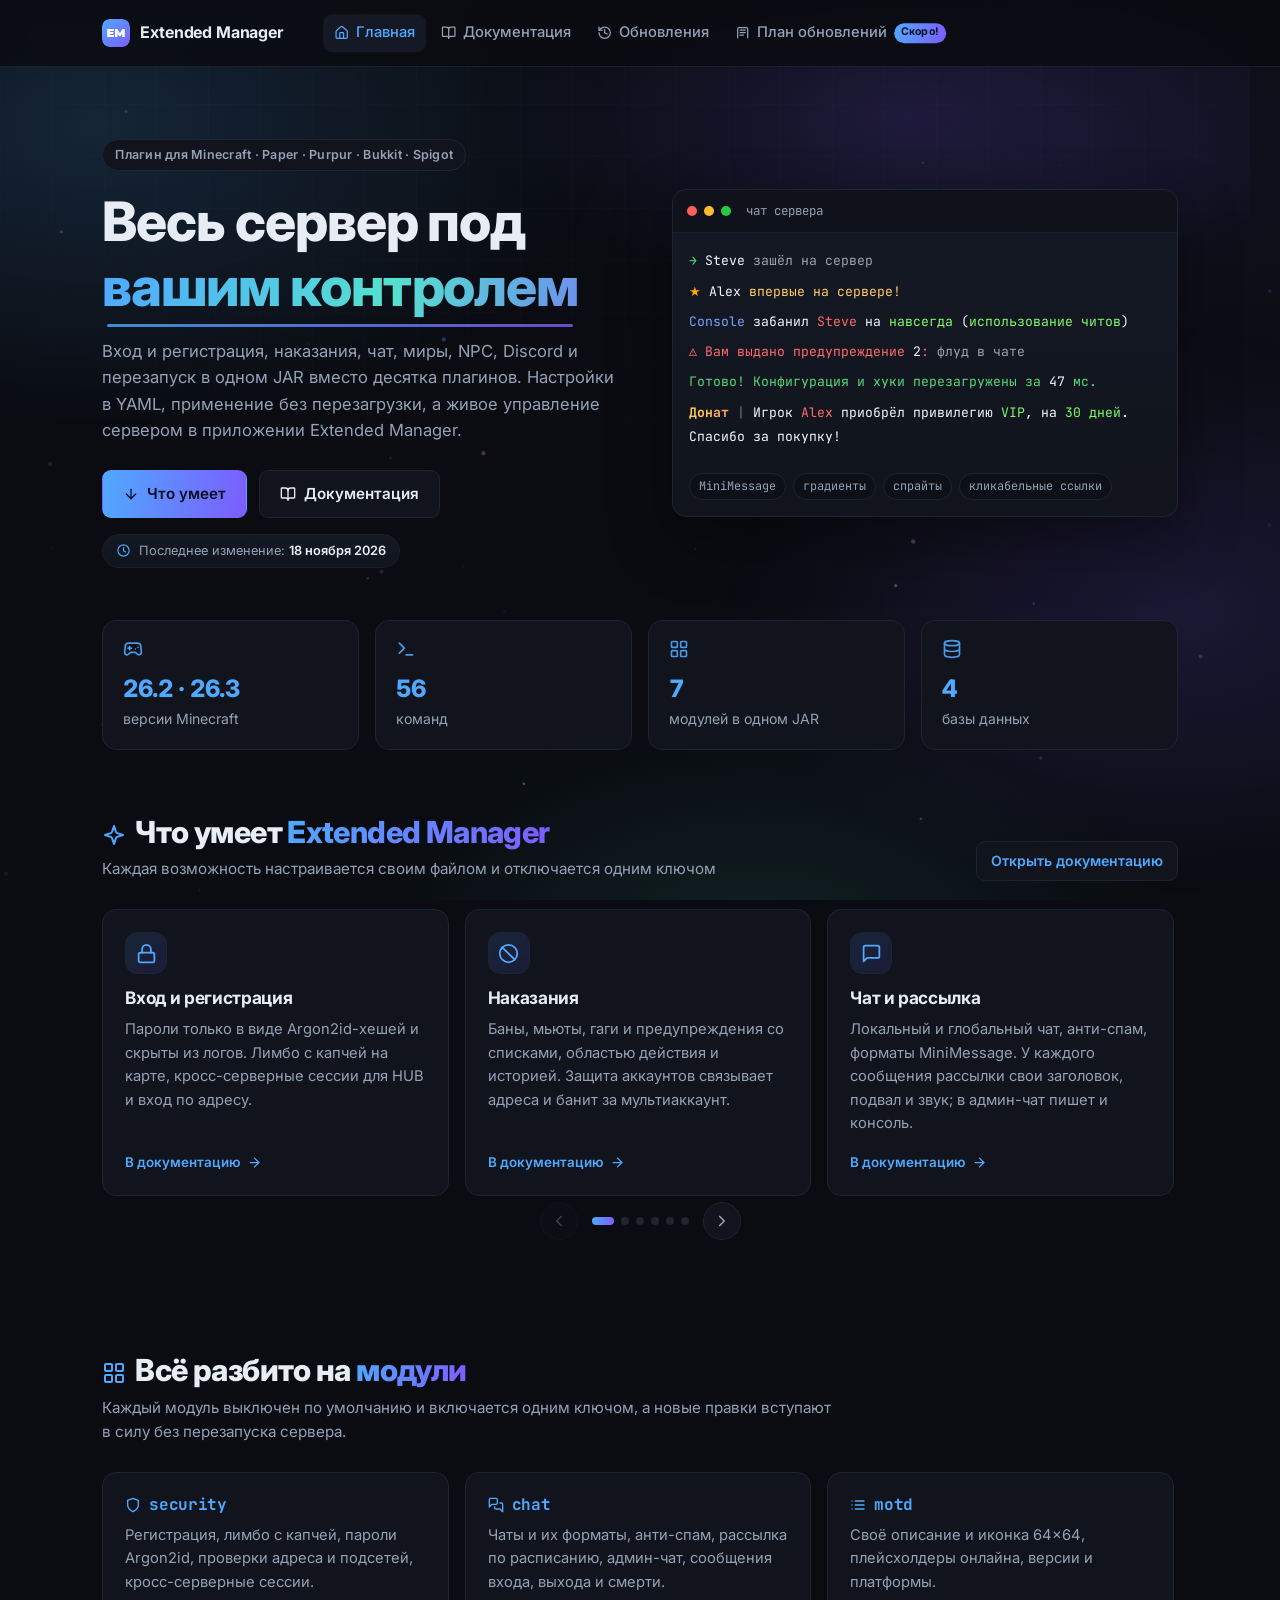
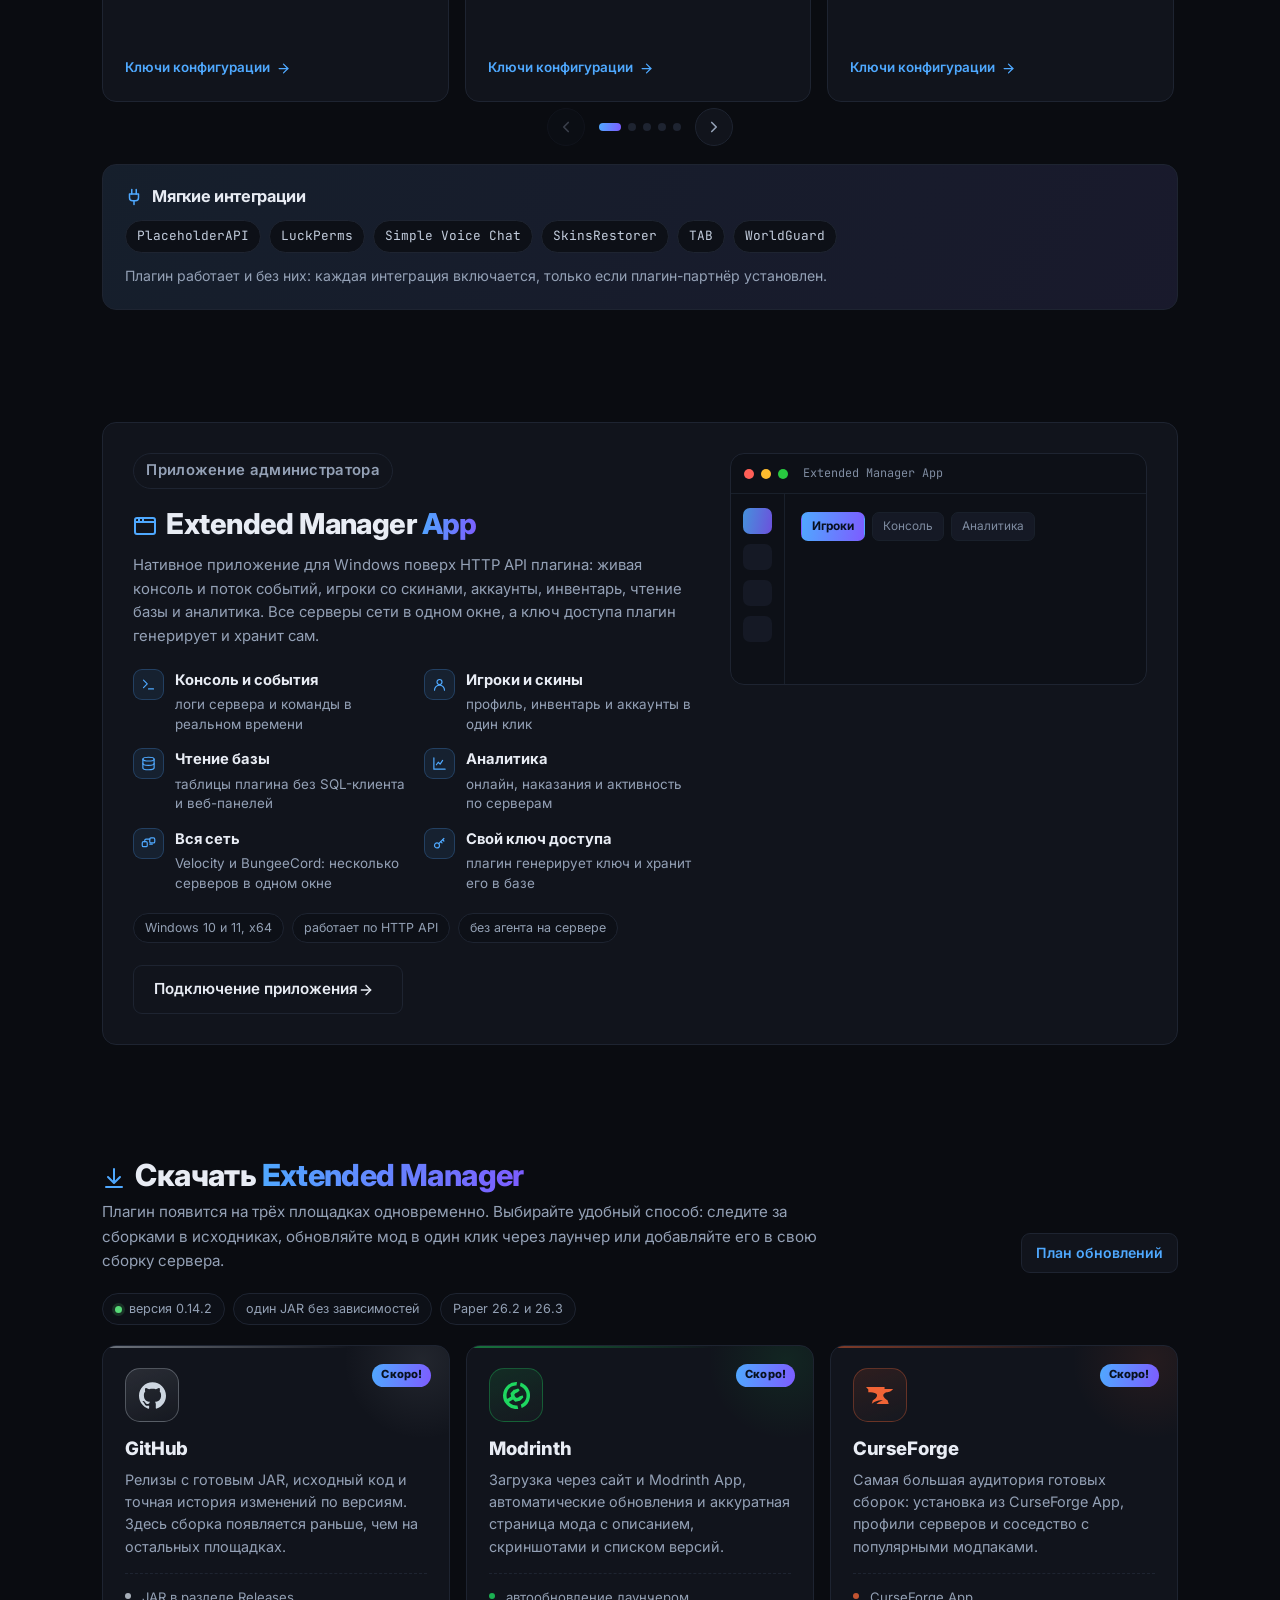
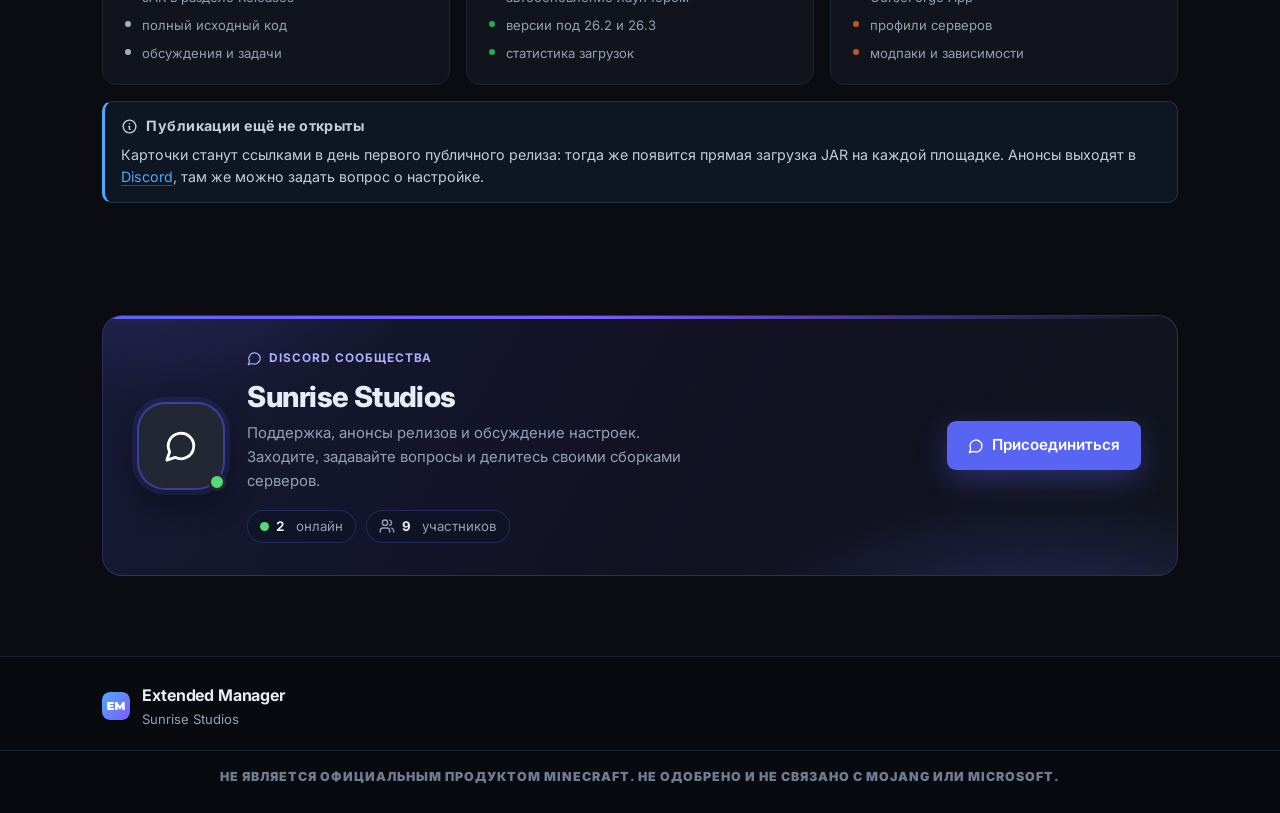
==== commit 69845a74: "Сайт: блоки command_config.yml с расшифровкой ключей в документации и тест MDX Каждая карточка коман" ====
--- a/index.html
+++ b/index.html
@@ -13,8 +13,8 @@
 <link rel="preconnect" href="https://fonts.googleapis.com">
 <link rel="preconnect" href="https://fonts.gstatic.com" crossorigin>
 <link rel="stylesheet" href="https://fonts.googleapis.com/css2?family=Inter:wght@400;500;600;700;800;900&family=JetBrains+Mono:wght@400;500;700&display=swap">
-<link rel="stylesheet" href="index.css?v=19">
-<script src="script.js?v=19" defer></script>
+<link rel="stylesheet" href="index.css?v=20">
+<script src="script.js?v=20" defer></script>
 </head>
 <body>
 
--- a/index.css
+++ b/index.css
@@ -802,9 +802,11 @@
   border-collapse: separate;
   border-spacing: 0;
   font-size: .89rem;
+  line-height: 1.5;
   border: 1px solid var(--border);
   border-radius: 14px;
   background: linear-gradient(180deg, var(--panel-2), var(--panel));
+  box-shadow: inset 0 1px 0 rgba(255, 255, 255, .03), 0 14px 30px -26px rgba(0, 0, 0, .95);
   overflow: hidden;
 }
 
@@ -829,6 +831,7 @@
 }
 
 .req tbody tr:hover th { color: var(--text); box-shadow: inset 2px 0 0 var(--accent); }
+.req tbody tr:hover td { color: var(--text); }
 
 .req th code {
   display: inline-block;
@@ -842,6 +845,7 @@
 }
 
 .req td { color: #c2cdda; overflow-wrap: anywhere; }
+.req td code { color: #a9c6e6; font-size: .92em; }
 .req tr:last-child th, .req tr:last-child td { border-bottom: 0; }
 .req-wide th { width: 208px; }
 .req-wide th code { white-space: normal; }
@@ -893,10 +897,10 @@
 .doc .doc-perms { display: grid; gap: 8px; max-width: 620px; margin-top: 5px; }
 
 .doc .doc-perm {
-  display: flex;
-  flex-wrap: wrap;
-  align-items: center;
-  gap: 8px 12px;
+  display: grid;
+  grid-template-columns: minmax(0, 1fr) auto;
+  align-items: center;
+  gap: 4px 12px;
   padding: 10px 13px;
   border: 1px solid var(--border-soft);
   border-radius: 10px;
@@ -905,12 +909,26 @@
   font-size: .84rem;
   color: var(--text);
   overflow-wrap: anywhere;
-}
+  transition: border-color .16s ease, background-color .16s ease;
+}
+
+.doc .doc-perm:hover { border-color: rgba(85, 224, 208, .3); background: rgba(85, 224, 208, .06); }
 
 .doc .doc-perm code { color: inherit; font-size: inherit; }
 
+.perm-desc {
+  grid-column: 1 / -1;
+  margin: 0;
+  color: var(--muted);
+  font-family: var(--sans);
+  font-size: .8rem;
+  line-height: 1.45;
+}
+
+.perm-desc code { font-size: .92em; color: #a9c6e6; }
+
 .perm-scope {
-  margin-left: auto;
+  justify-self: end;
   padding: 3px 10px;
   border: 1px solid var(--border);
   border-radius: 999px;
@@ -932,6 +950,89 @@
   border-color: rgba(255, 204, 102, .28);
   background: rgba(255, 204, 102, .08);
   color: #f0c684;
+}
+
+.doc .doc-file {
+  display: flex;
+  flex-wrap: wrap;
+  align-items: center;
+  gap: 6px 10px;
+  margin: 17px 0 0;
+  color: #8fa0b5;
+  font-size: .82rem;
+}
+
+.doc .doc-file-name {
+  padding: 3px 9px;
+  border: 1px solid var(--border);
+  border-radius: 8px 8px 8px 3px;
+  background: linear-gradient(180deg, var(--panel-2), var(--panel));
+  color: #9fc4f0;
+  font-size: .8rem;
+}
+
+.doc .doc-file-path { font-family: var(--mono); overflow-wrap: anywhere; }
+
+.doc .doc-file-path::before { content: "\2192"; margin-right: 7px; color: #5c6879; }
+
+.doc .doc-file-link {
+  color: var(--accent);
+  border-bottom: 1px dashed rgba(79, 169, 255, .45);
+  text-decoration: none;
+  transition: color .16s ease, border-color .16s ease;
+}
+
+.doc .doc-file-link:hover { color: #8fc6ff; border-bottom-color: transparent; }
+
+.doc .doc-file + .code-block { margin-top: 8px; }
+
+.doc .doc-keys {
+  display: grid;
+  grid-template-columns: 164px minmax(0, 1fr);
+  gap: 0 16px;
+  max-width: 940px;
+  margin: 12px 0 0;
+  padding: 13px 15px;
+  border: 1px solid var(--border-soft);
+  border-radius: 12px;
+  background: linear-gradient(180deg, rgba(255, 255, 255, .022), rgba(255, 255, 255, .008));
+}
+
+.doc .doc-keys dt {
+  color: var(--accent);
+  font-family: var(--mono);
+  font-size: .81rem;
+  overflow-wrap: anywhere;
+}
+
+.doc .doc-keys dt code { color: inherit; font-size: inherit; }
+
+.doc .doc-keys dd {
+  margin: 0;
+  color: #c2cdda;
+  font-size: .87rem;
+  line-height: 1.5;
+}
+
+.doc .doc-keys dt, .doc .doc-keys dd {
+  padding-bottom: 8px;
+  border-bottom: 1px solid rgba(255, 255, 255, .045);
+}
+
+.doc .doc-keys dt:last-of-type, .doc .doc-keys dd:last-of-type {
+  padding-bottom: 0;
+  border-bottom: 0;
+}
+
+.doc .doc-keys dd code { color: #a9c6e6; font-size: .92em; }
+
+/* Узкая колонка статей (две панели боковика съедают ширину): ключ и расшифровка в одну строку */
+@media (max-width: 1200px) {
+  .doc .doc-keys { grid-template-columns: minmax(0, 1fr); }
+  .doc .doc-keys dt { padding-bottom: 2px; border-bottom: 0; }
+  .doc .doc-keys dd { padding-bottom: 10px; }
+  .doc .doc-keys dt:last-of-type { padding-bottom: 2px; }
+  .doc .doc-keys dd:last-of-type { padding-bottom: 0; }
 }
 
 .docs-toc {
@@ -2434,6 +2535,8 @@
 
 @media (min-width: 901px) and (max-width: 1200px) {
   .docs-shell { grid-template-columns: 224px minmax(0, 1fr) 184px; gap: 18px; }
+  .doc .req th { width: 96px; }
+  .doc .req-wide th { width: 148px; }
 }
 
 @media (max-width: 1024px) {
@@ -2492,8 +2595,13 @@
   .req-wide th code { white-space: normal; }
   .doc .doc-part { padding-left: 13px; }
   .doc .doc-part-name { gap: 8px; font-size: .68rem; letter-spacing: .1em; }
-  .doc .doc-perm { gap: 7px 10px; padding: 9px 11px; font-size: .78rem; }
-  .perm-scope { margin-left: 0; padding: 2px 9px; }
+  .doc .doc-perm { gap: 5px 10px; padding: 9px 11px; font-size: .78rem; }
+  .doc .doc-perm .perm-scope { justify-self: start; padding: 2px 9px; }
+  .doc .doc-file { font-size: .76rem; }
+  .doc .doc-file-name { font-size: .76rem; }
+  .doc .doc-keys { padding: 11px 13px; }
+  .doc .doc-keys dt { font-size: .78rem; }
+  .doc .doc-keys dd { font-size: .84rem; }
   .page-updated { margin-top: 14px; font-size: .76rem; }
   .feature-card { flex-basis: 88%; padding: 19px; }
   .discord-widget { padding: 24px 22px; }
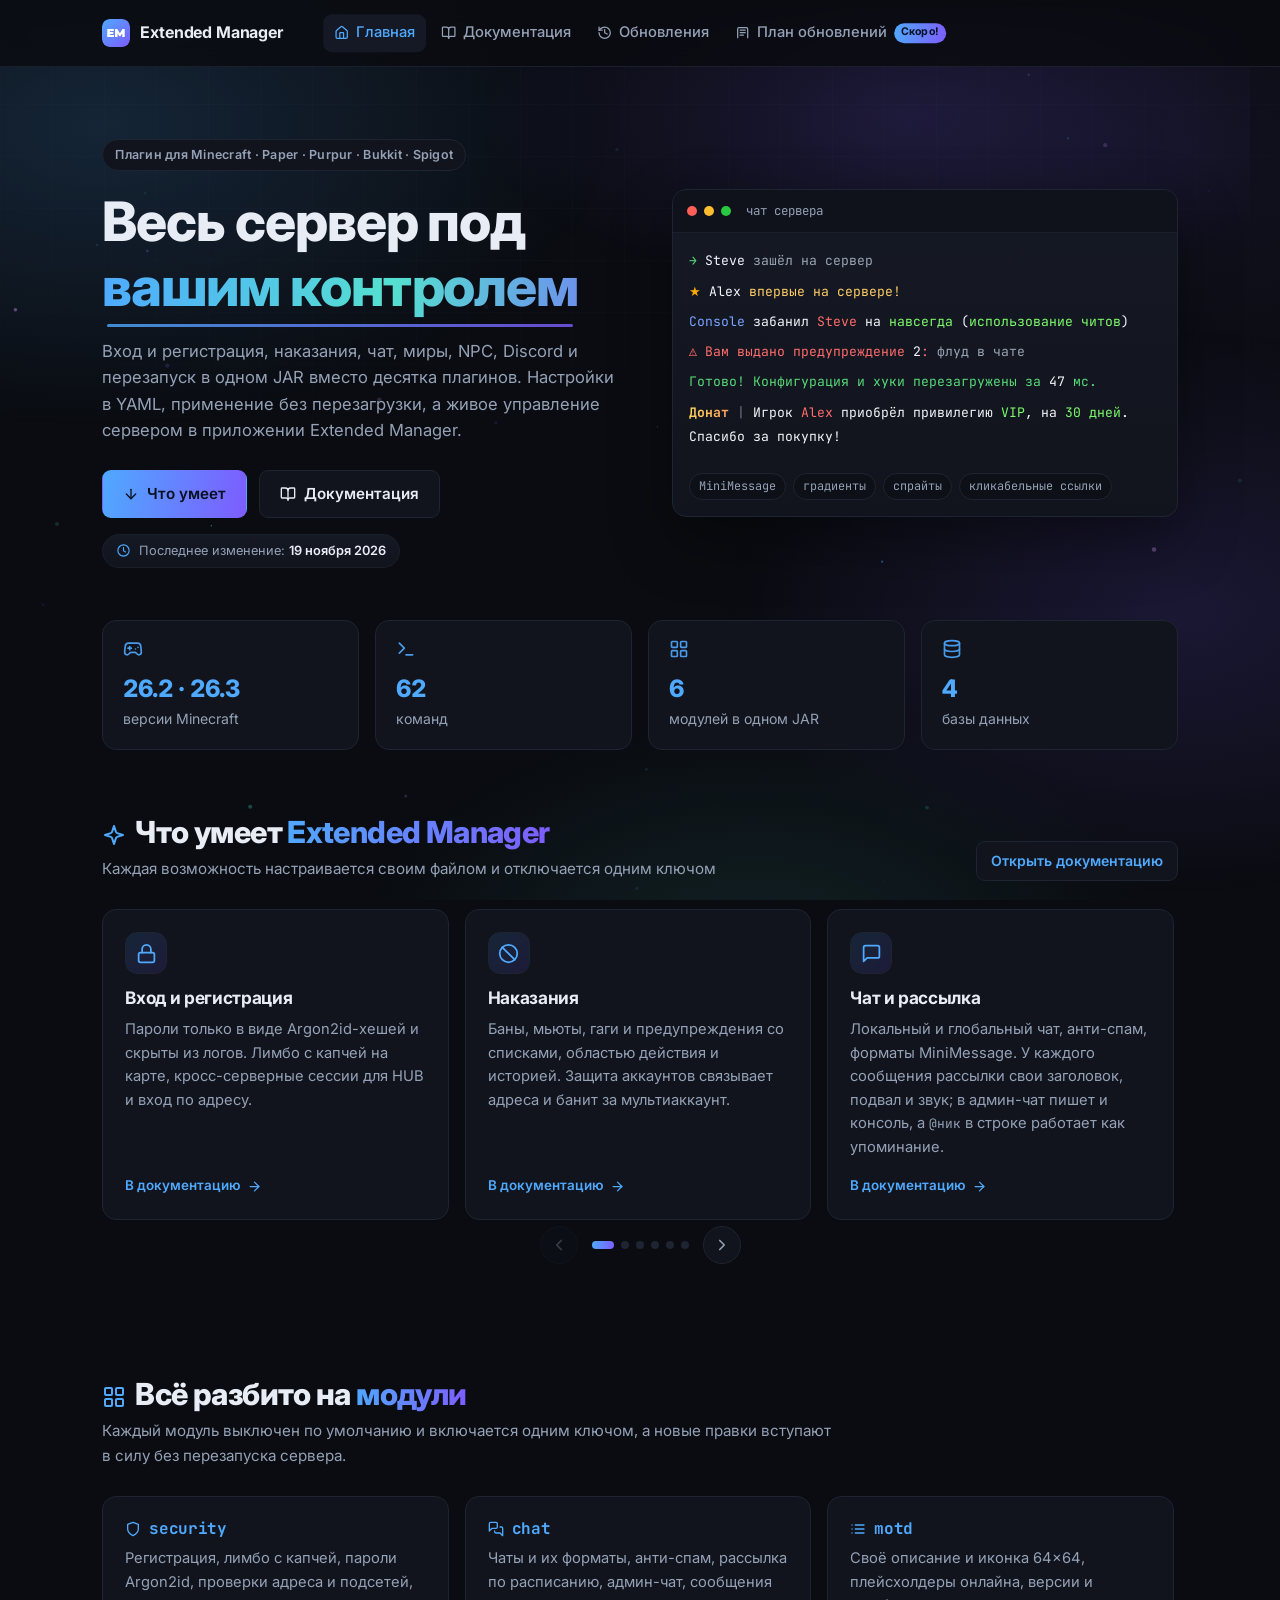
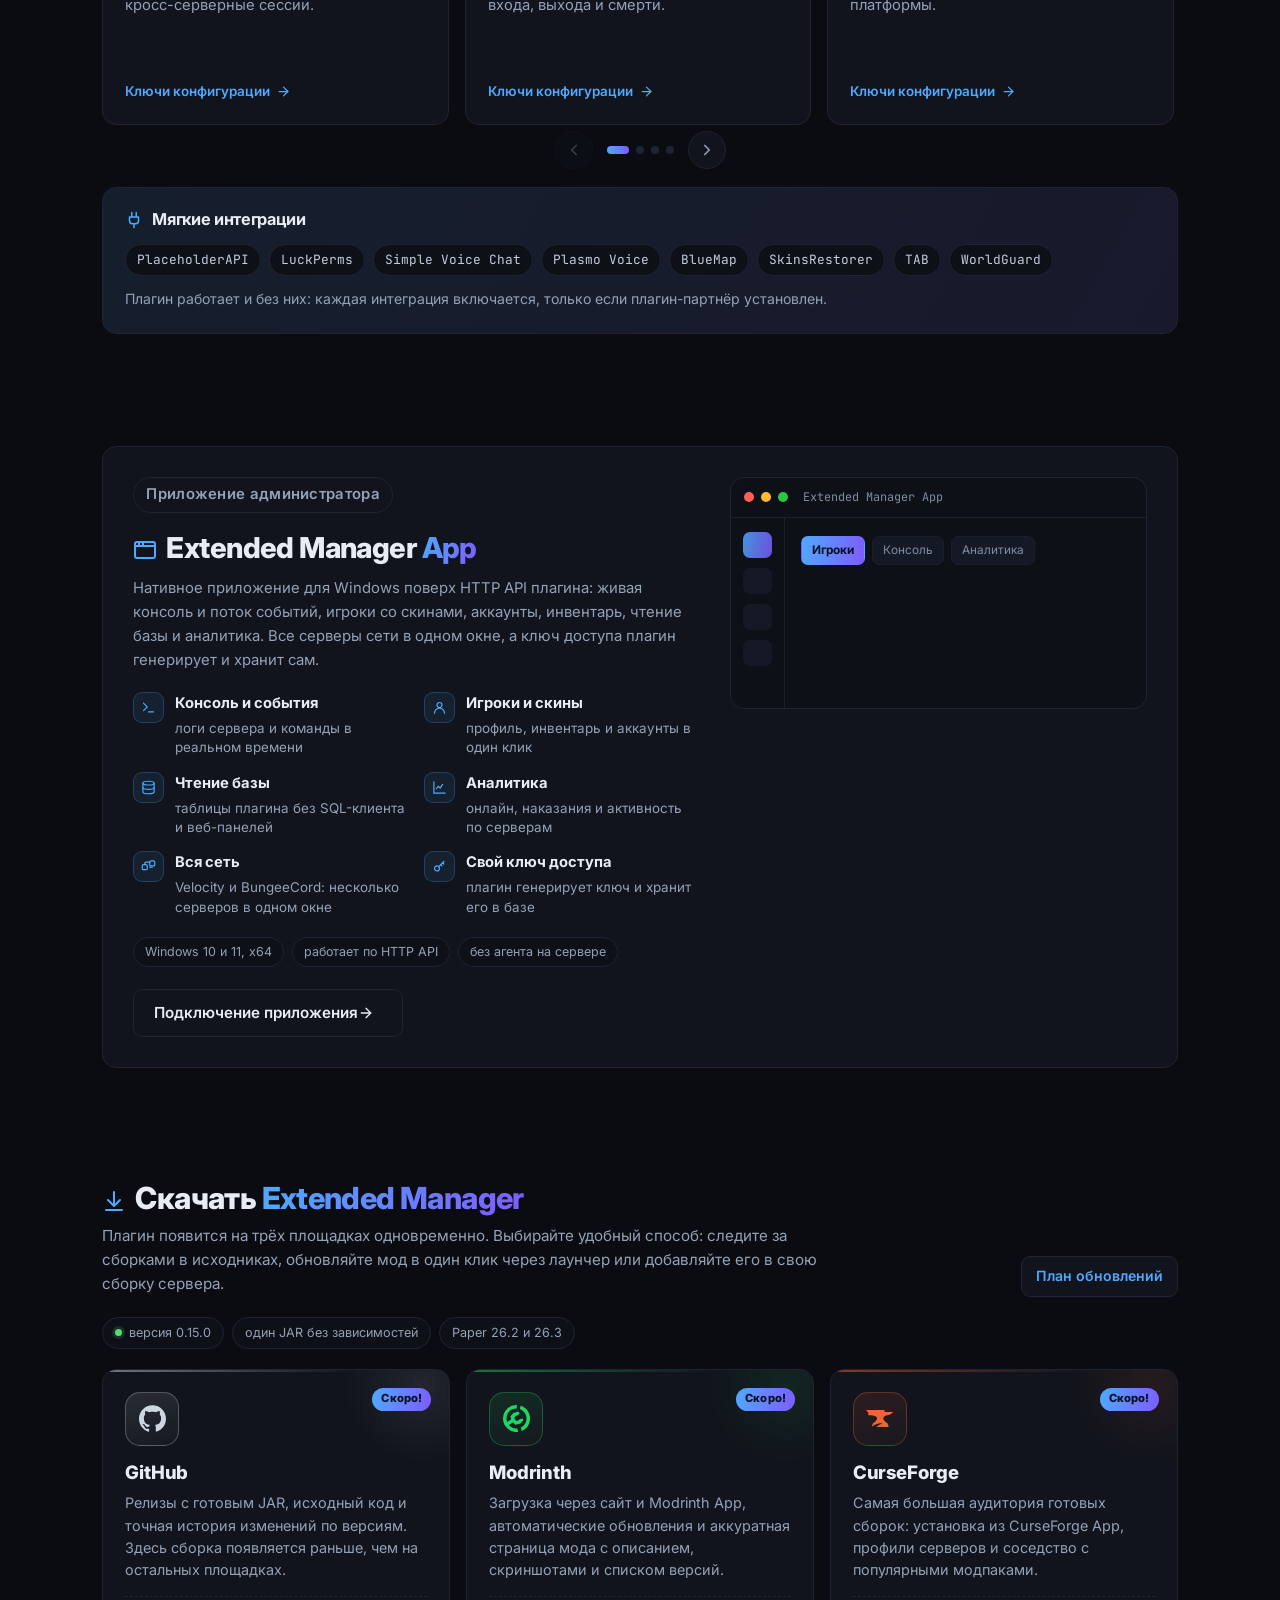
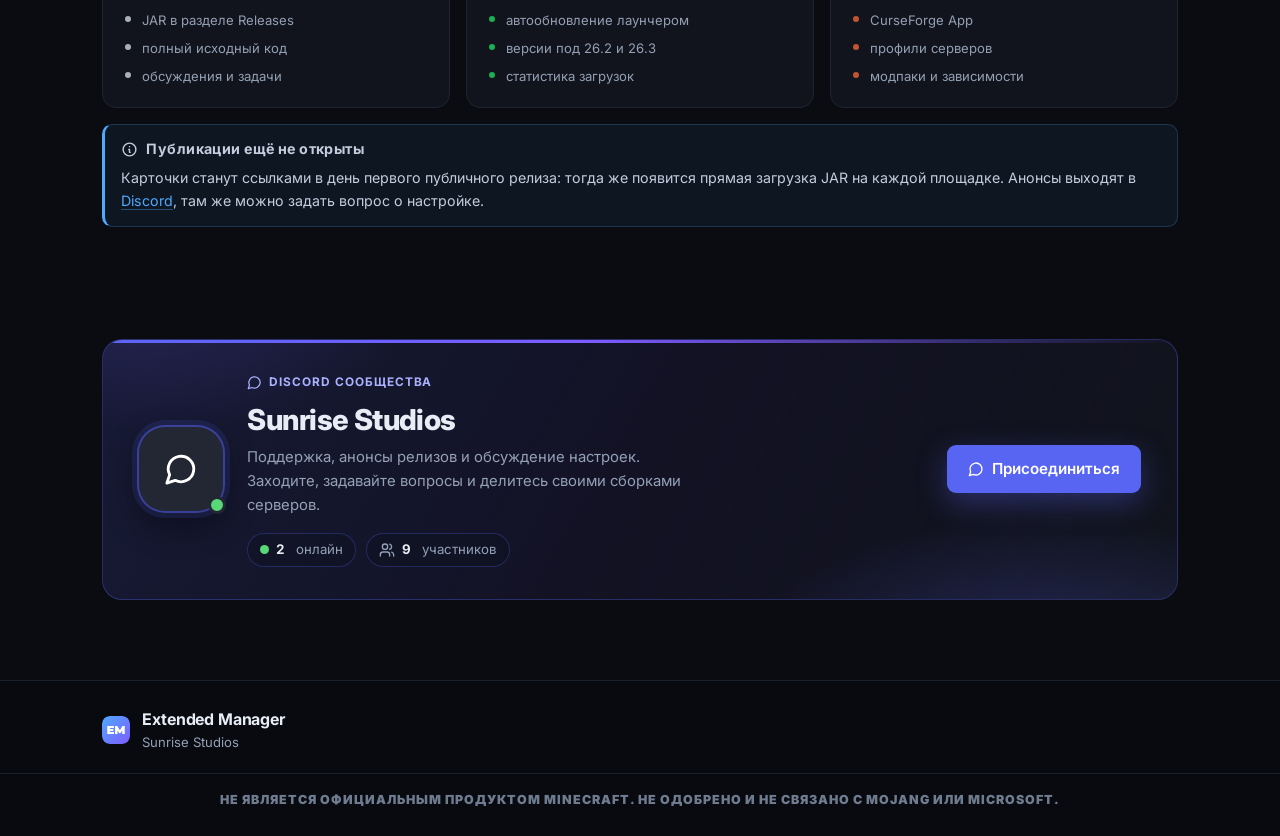
==== commit add4b041: "Сайт 0.15.0 «Megapatch»: документация новых команд, Plasmo Voice и BlueMap Добавлены разделы /clearc" ====
--- a/index.html
+++ b/index.html
@@ -13,8 +13,8 @@
 <link rel="preconnect" href="https://fonts.googleapis.com">
 <link rel="preconnect" href="https://fonts.gstatic.com" crossorigin>
 <link rel="stylesheet" href="https://fonts.googleapis.com/css2?family=Inter:wght@400;500;600;700;800;900&family=JetBrains+Mono:wght@400;500;700&display=swap">
-<link rel="stylesheet" href="index.css?v=20">
-<script src="script.js?v=20" defer></script>
+<link rel="stylesheet" href="index.css?v=21">
+<script src="script.js?v=21" defer></script>
 </head>
 <body>
 
@@ -33,7 +33,7 @@
     </svg>
     </span>
     <span class="preloader-name">Extended Manager</span>
-    <span class="preloader-version">v0.14.2</span>
+    <span class="preloader-version">v0.15.0</span>
     <span class="preloader-bar"><i id="preloader-bar-fill"></i></span>
     <span class="preloader-meta"><span class="preloader-tip" id="preloader-tip">ядро</span><span class="preloader-pct" id="preloader-pct">0%</span></span>
   </div>
@@ -82,7 +82,7 @@
           <a class="btn btn-primary" href="#features"><svg class="ico" viewBox="0 0 24 24" aria-hidden="true"><path d="M12 5v14"/><path d="m19 12-7 7-7-7"/></svg>Что умеет</a>
           <a class="btn btn-ghost" href="docs.html"><svg class="ico" viewBox="0 0 24 24" aria-hidden="true"><path d="M12 7v14"/><path d="M3 18a1 1 0 0 1-1-1V4a1 1 0 0 1 1-1h5a4 4 0 0 1 4 4 4 4 0 0 1 4-4h5a1 1 0 0 1 1 1v13a1 1 0 0 1-1 1h-6a3 3 0 0 0-3 3 3 3 0 0 0-3-3z"/></svg>Документация</a>
         </div>
-        <p class="page-updated"><svg viewBox="0 0 24 24" aria-hidden="true"><circle cx="12" cy="12" r="9" fill="none" stroke="currentColor" stroke-width="1.8"/><path d="M12 7.4v5l3.2 1.9" fill="none" stroke="currentColor" stroke-width="1.8" stroke-linecap="round"/></svg><span>Последнее изменение: <strong>18 ноября 2026</strong></span></p>
+        <p class="page-updated"><svg viewBox="0 0 24 24" aria-hidden="true"><circle cx="12" cy="12" r="9" fill="none" stroke="currentColor" stroke-width="1.8"/><path d="M12 7.4v5l3.2 1.9" fill="none" stroke="currentColor" stroke-width="1.8" stroke-linecap="round"/></svg><span>Последнее изменение: <strong>19 ноября 2026</strong></span></p>
       </div>
 
       <div class="chat-card" aria-label="Пример сообщений плагина в чате">
@@ -111,8 +111,8 @@
   <section class="stats" aria-label="ExtendedManager в цифрах">
     <div class="container stats-grid">
       <div class="stat reveal"><svg class="ico stat-ico" viewBox="0 0 24 24" aria-hidden="true"><path d="M6 11h4"/><path d="M8 9v4"/><path d="M15 12h.01"/><path d="M18 10h.01"/><path d="M17.32 5H6.68a4 4 0 0 0-3.978 3.59c-.006.052-.01.101-.017.152C2.604 9.416 2 14.456 2 16a3 3 0 0 0 3 3c1 0 1.5-.5 2-1l1.414-1.414A2 2 0 0 1 9.828 16h4.344a2 2 0 0 1 1.414.586L17 18c.5.5 1 1 2 1a3 3 0 0 0 3-3c0-1.545-.604-6.584-.685-7.258-.007-.05-.011-.1-.017-.151A4 4 0 0 0 17.32 5z"/></svg><h2>26.2 · 26.3</h2><p>версии Minecraft</p></div>
-      <div class="stat reveal" style="--d:.08s"><svg class="ico stat-ico" viewBox="0 0 24 24" aria-hidden="true"><path d="m4 17 6-6-6-6"/><path d="M12 19h8"/></svg><h2 data-count="56">56</h2><p>команд</p></div>
-      <div class="stat reveal" style="--d:.16s"><svg class="ico stat-ico" viewBox="0 0 24 24" aria-hidden="true"><rect width="7" height="7" x="3" y="3" rx="1"/><rect width="7" height="7" x="14" y="3" rx="1"/><rect width="7" height="7" x="14" y="14" rx="1"/><rect width="7" height="7" x="3" y="14" rx="1"/></svg><h2 data-count="7">7</h2><p>модулей в одном JAR</p></div>
+      <div class="stat reveal" style="--d:.08s"><svg class="ico stat-ico" viewBox="0 0 24 24" aria-hidden="true"><path d="m4 17 6-6-6-6"/><path d="M12 19h8"/></svg><h2 data-count="62">62</h2><p>команд</p></div>
+      <div class="stat reveal" style="--d:.16s"><svg class="ico stat-ico" viewBox="0 0 24 24" aria-hidden="true"><rect width="7" height="7" x="3" y="3" rx="1"/><rect width="7" height="7" x="14" y="3" rx="1"/><rect width="7" height="7" x="14" y="14" rx="1"/><rect width="7" height="7" x="3" y="14" rx="1"/></svg><h2 data-count="6">6</h2><p>модулей в одном JAR</p></div>
       <div class="stat reveal" style="--d:.24s"><svg class="ico stat-ico" viewBox="0 0 24 24" aria-hidden="true"><ellipse cx="12" cy="5" rx="9" ry="3"/><path d="M3 5v14a9 3 0 0 0 18 0V5"/><path d="M3 12a9 3 0 0 0 18 0"/></svg><h2 data-count="4">4</h2><p>базы данных</p></div>
     </div>
   </section>
@@ -144,7 +144,7 @@
           <a class="feature-card" href="docs.html#doc-chat">
             <span class="icon-badge"><svg class="ico" viewBox="0 0 24 24" aria-hidden="true"><path d="M21 15a2 2 0 0 1-2 2H7l-4 4V5a2 2 0 0 1 2-2h14a2 2 0 0 1 2 2z"/></svg></span>
             <h3>Чат и рассылка</h3>
-            <p>Локальный и глобальный чат, анти-спам, форматы MiniMessage. У каждого сообщения рассылки свои заголовок, подвал и звук; в админ-чат пишет и консоль.</p>
+            <p>Локальный и глобальный чат, анти-спам, форматы MiniMessage. У каждого сообщения рассылки свои заголовок, подвал и звук; в админ-чат пишет и консоль, а <code>@ник</code> в строке работает как упоминание.</p>
             <span class="feature-more">В документацию<svg class="ico" viewBox="0 0 24 24" aria-hidden="true"><path d="M5 12h14"/><path d="m12 5 7 7-7 7"/></svg></span>
           </a>
           <a class="feature-card" href="docs.html#doc-worlds">
@@ -228,11 +228,6 @@
           <p>HTTP API на плоском TCP: игроки, аккаунты, скины, инвентарь, чтение базы, консоль и SSE-потоки. Ключ генерируется один раз, лежит в базе и показывается командой <code>/em app key</code>.</p>
           <span class="feature-more">Ключи конфигурации<svg class="ico" viewBox="0 0 24 24" aria-hidden="true"><path d="M5 12h14"/><path d="m12 5 7 7-7 7"/></svg></span>
         </a>
-        <a class="feature-card module-card reveal" href="docs.html#doc-restart">
-          <div class="module-head"><h3><svg class="ico mod-ico" viewBox="0 0 24 24" aria-hidden="true"><path d="M21 12a9 9 0 1 1-9-9c2.52 0 4.93 1 6.74 2.74L21 8"/><path d="M21 3v5h-5"/></svg>utils</h3></div>
-          <p>Расписание остановок, предупреждения в чат и action bar, консольные команды перед остановкой, кики и сохранение миров. Способы остановки: <code>shutdown</code>, <code>stop</code>, <code>exit</code> со страховочным таймером.</p>
-          <span class="feature-more">Ключи конфигурации<svg class="ico" viewBox="0 0 24 24" aria-hidden="true"><path d="M5 12h14"/><path d="m12 5 7 7-7 7"/></svg></span>
-        </a>
         </div>
         <div class="carousel-controls">
           <button class="car-btn" type="button" data-car-prev aria-label="Предыдущие модули"><svg class="ico" viewBox="0 0 24 24" aria-hidden="true"><path d="m15 18-6-6 6-6"/></svg></button>
@@ -245,6 +240,7 @@
         <h3><svg class="ico" viewBox="0 0 24 24" aria-hidden="true"><path d="M12 22v-5"/><path d="M9 8V2"/><path d="M15 8V2"/><path d="M18 8v5a4 4 0 0 1-4 4h-4a4 4 0 0 1-4-4V8Z"/></svg>Мягкие интеграции</h3>
         <ul class="chips">
           <li>PlaceholderAPI</li><li>LuckPerms</li><li>Simple Voice Chat</li>
+          <li>Plasmo Voice</li><li>BlueMap</li>
           <li>SkinsRestorer</li><li>TAB</li><li>WorldGuard</li>
         </ul>
         <p class="muted">Плагин работает и без них: каждая интеграция включается, только если плагин-партнёр установлен.</p>
@@ -333,7 +329,7 @@
       </div>
 
       <div class="dl-meta reveal">
-        <span><i class="dl-meta-dot" aria-hidden="true"></i>версия 0.14.2</span>
+        <span><i class="dl-meta-dot" aria-hidden="true"></i>версия 0.15.0</span>
         <span>один JAR без зависимостей</span>
         <span>Paper 26.2 и 26.3</span>
       </div>
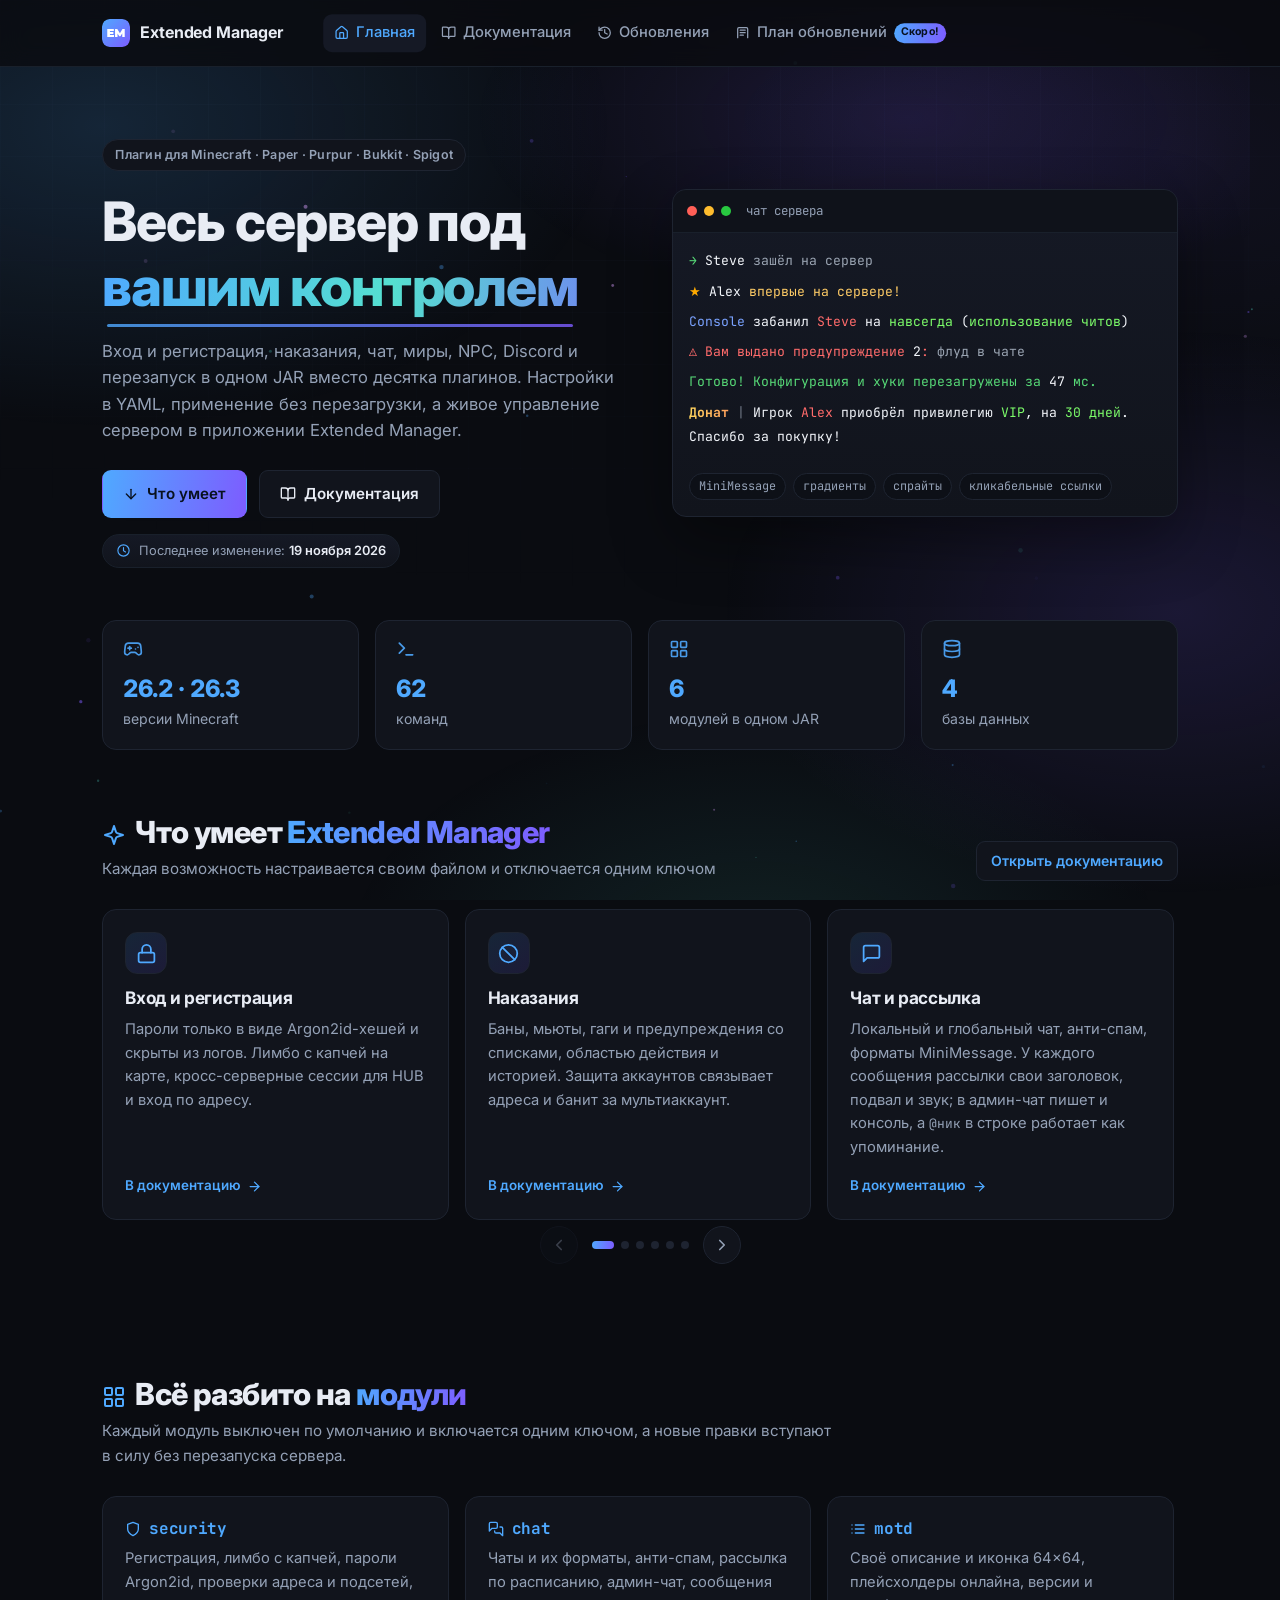
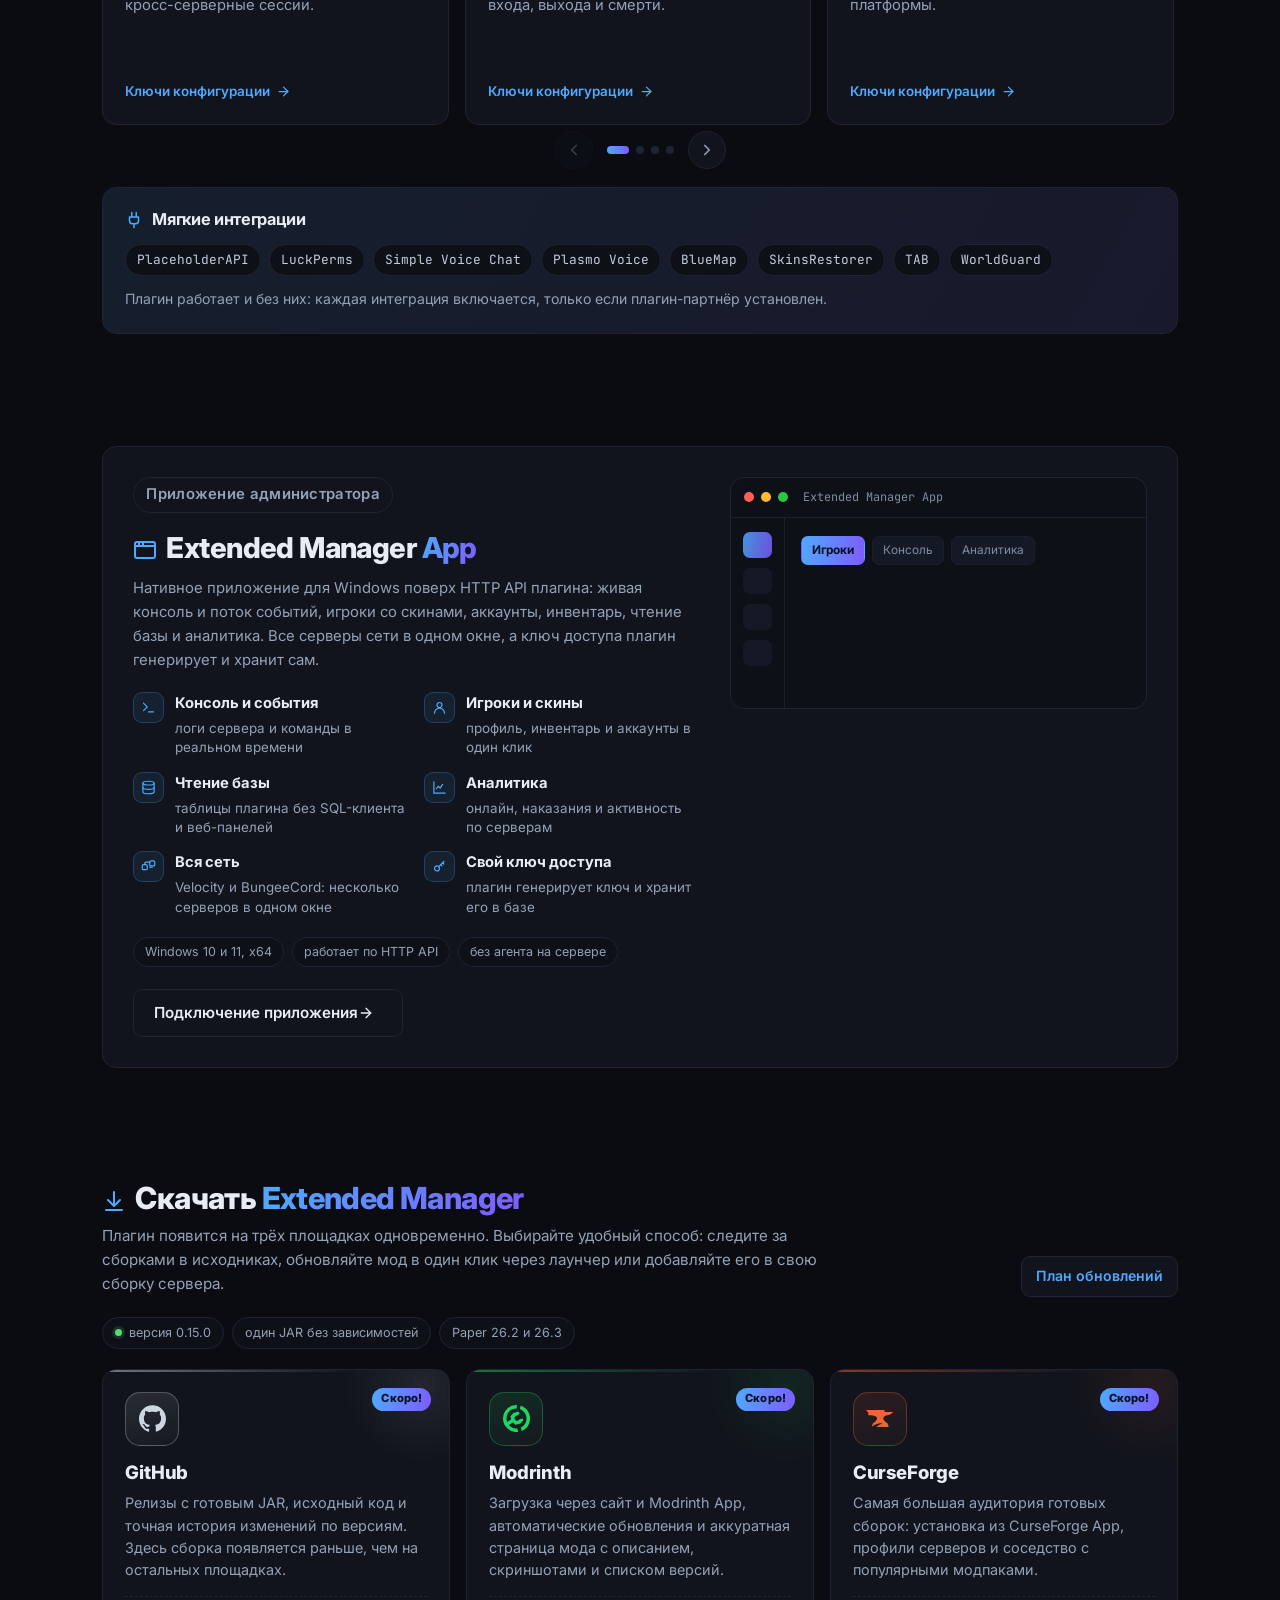
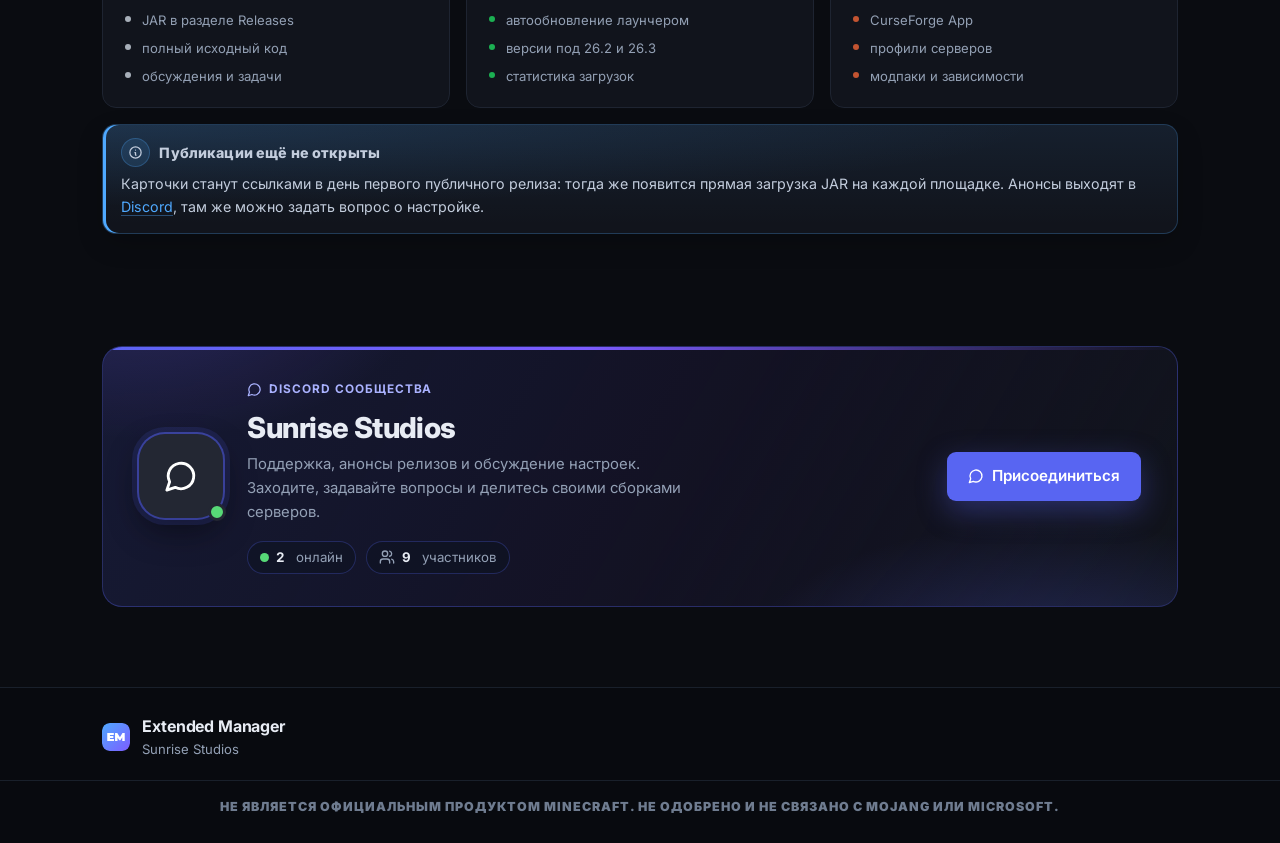
==== commit f19b2607: "Сайт: вид изменения «Прочее», герой крупных обновлений, новые плашки и документация AdminAction Обно" ====
--- a/index.html
+++ b/index.html
@@ -13,8 +13,8 @@
 <link rel="preconnect" href="https://fonts.googleapis.com">
 <link rel="preconnect" href="https://fonts.gstatic.com" crossorigin>
 <link rel="stylesheet" href="https://fonts.googleapis.com/css2?family=Inter:wght@400;500;600;700;800;900&family=JetBrains+Mono:wght@400;500;700&display=swap">
-<link rel="stylesheet" href="index.css?v=21">
-<script src="script.js?v=21" defer></script>
+<link rel="stylesheet" href="index.css?v=22">
+<script src="script.js?v=22" defer></script>
 </head>
 <body>
 
--- a/index.css
+++ b/index.css
@@ -709,30 +709,69 @@
   --co: var(--accent);
   --co-bg: rgba(79, 169, 255, .07);
   --co-border: rgba(79, 169, 255, .22);
+  --co-wash: rgba(79, 169, 255, .13);
+  --co-badge: rgba(79, 169, 255, .12);
   position: relative;
   margin-top: 16px;
-  padding: 13px 16px;
+  padding: 13px 18px 14px 56px;
   border: 1px solid var(--co-border);
-  border-left: 3px solid var(--co);
-  border-radius: 10px;
-  background: var(--co-bg);
+  border-radius: 14px;
+  background:
+    radial-gradient(150% 130% at 0 0, var(--co-wash), transparent 58%) padding-box,
+    linear-gradient(180deg, var(--co-bg), rgba(17, 20, 28, 0) 92%) padding-box,
+    var(--panel);
+  box-shadow: inset 3px 0 0 var(--co), 0 10px 26px rgba(0, 0, 0, .18);
+  transition: border-color .18s ease, box-shadow .18s ease;
+}
+.callout:hover { border-color: var(--co); box-shadow: inset 3px 0 0 var(--co), 0 13px 32px rgba(0, 0, 0, .24); }
+
+/* Подпись типа и значок: рисуются стилями, чтобы не плодить разметку */
+.callout::before {
+  display: inline-block;
+  margin-bottom: 7px;
+  padding: 2px 9px 3px;
+  border: 1px solid var(--co-border);
+  border-radius: 999px;
+  background: var(--co-badge);
+  color: var(--co);
+  font-size: .64rem;
+  font-weight: 800;
+  letter-spacing: .11em;
+  text-transform: uppercase;
+  line-height: 1.5;
+}
+.callout::after {
+  content: "";
+  position: absolute;
+  left: 15px;
+  top: 15px;
+  width: 27px;
+  height: 27px;
+  border: 1px solid var(--co-border);
+  border-radius: 50%;
+  background: var(--co-glyph) center / 15px 15px no-repeat, var(--co-badge);
 }
 
 .callout-head {
   display: flex;
   align-items: center;
-  gap: 8px;
-  margin-bottom: 7px;
+  gap: 9px;
+  margin-bottom: 8px;
   color: var(--co);
-  font-size: .8rem;
-  font-weight: 700;
-  letter-spacing: .03em;
+  font-size: .9rem;
+  font-weight: 800;
+  letter-spacing: .01em;
 }
 
 .callout-head .ico {
-  width: 17px;
-  height: 17px;
+  width: 15px;
+  height: 15px;
   flex: 0 0 auto;
+  padding: 6px;
+  border: 1px solid var(--co-border);
+  border-radius: 50%;
+  background: var(--co-badge);
+  box-sizing: content-box;
   fill: none;
   stroke: currentColor;
   stroke-width: 2;
@@ -743,11 +782,59 @@
 .callout p { margin: 0; color: #c3cddd; font-size: .89rem; }
 .callout p + p { margin-top: 6px; }
 
-.callout-info { --co: var(--accent); --co-bg: rgba(79, 169, 255, .07); --co-border: rgba(79, 169, 255, .22); }
-.callout-warn { --co: var(--yellow); --co-bg: rgba(255, 204, 102, .07); --co-border: rgba(255, 204, 102, .24); }
-.callout-note { --co: var(--green); --co-bg: rgba(87, 217, 119, .07); --co-border: rgba(87, 217, 119, .22); }
-.callout-danger { --co: var(--red); --co-bg: rgba(255, 107, 107, .07); --co-border: rgba(255, 107, 107, .24); }
-.callout-important { --co: var(--purple); --co-bg: rgba(199, 146, 234, .08); --co-border: rgba(199, 146, 234, .26); }
+/* Свой заголовок уже несёт значок и название: служебная подпись и кружок убираются */
+.callout:has(.callout-head)::before, .callout:has(.callout-head)::after { display: none; }
+.callout:has(.callout-head) { padding-left: 18px; }
+
+.callout-info {
+  --co: var(--accent);
+  --co-bg: rgba(79, 169, 255, .08);
+  --co-border: rgba(79, 169, 255, .26);
+  --co-wash: rgba(79, 169, 255, .14);
+  --co-badge: rgba(79, 169, 255, .13);
+  --co-glyph: url("data:image/svg+xml,%3Csvg xmlns='http://www.w3.org/2000/svg' viewBox='0 0 24 24' fill='none' stroke='%234fa9ff' stroke-width='2' stroke-linecap='round' stroke-linejoin='round'%3E%3Ccircle cx='12' cy='12' r='9'/%3E%3Cpath d='M12 11v5'/%3E%3Cpath d='M12 8h.01'/%3E%3C/svg%3E");
+}
+.callout-info::before { content: "Информация"; }
+
+.callout-warn {
+  --co: var(--yellow);
+  --co-bg: rgba(255, 204, 102, .08);
+  --co-border: rgba(255, 204, 102, .28);
+  --co-wash: rgba(255, 204, 102, .13);
+  --co-badge: rgba(255, 204, 102, .13);
+  --co-glyph: url("data:image/svg+xml,%3Csvg xmlns='http://www.w3.org/2000/svg' viewBox='0 0 24 24' fill='none' stroke='%23ffcc66' stroke-width='2' stroke-linecap='round' stroke-linejoin='round'%3E%3Cpath d='M10.3 3.9 1.8 18a2 2 0 0 0 1.7 3h17a2 2 0 0 0 1.7-3L13.7 3.9a2 2 0 0 0-3.4 0Z'/%3E%3Cpath d='M12 9v4'/%3E%3Cpath d='M12 17h.01'/%3E%3C/svg%3E");
+}
+.callout-warn::before { content: "Предупреждение"; }
+
+.callout-note {
+  --co: var(--green);
+  --co-bg: rgba(87, 217, 119, .08);
+  --co-border: rgba(87, 217, 119, .26);
+  --co-wash: rgba(87, 217, 119, .12);
+  --co-badge: rgba(87, 217, 119, .13);
+  --co-glyph: url("data:image/svg+xml,%3Csvg xmlns='http://www.w3.org/2000/svg' viewBox='0 0 24 24' fill='none' stroke='%2357d977' stroke-width='2' stroke-linecap='round' stroke-linejoin='round'%3E%3Cpath d='M9 18h6'/%3E%3Cpath d='M10 21h4'/%3E%3Cpath d='M12 3a6 6 0 0 1 3.6 10.8c-.6.5-.9 1.2-1 2v.4H9.4V16c-.1-.8-.4-1.5-1-2A6 6 0 0 1 12 3Z'/%3E%3C/svg%3E");
+}
+.callout-note::before { content: "Примечание"; }
+
+.callout-danger {
+  --co: var(--red);
+  --co-bg: rgba(255, 107, 107, .08);
+  --co-border: rgba(255, 107, 107, .3);
+  --co-wash: rgba(255, 107, 107, .14);
+  --co-badge: rgba(255, 107, 107, .14);
+  --co-glyph: url("data:image/svg+xml,%3Csvg xmlns='http://www.w3.org/2000/svg' viewBox='0 0 24 24' fill='none' stroke='%23ff6b6b' stroke-width='2' stroke-linecap='round' stroke-linejoin='round'%3E%3Cpath d='M8.6 3h6.8L21 8.6v6.8L15.4 21H8.6L3 15.4V8.6Z'/%3E%3Cpath d='M12 7.5v5'/%3E%3Cpath d='M12 16h.01'/%3E%3C/svg%3E");
+}
+.callout-danger::before { content: "Внимание"; }
+
+.callout-important {
+  --co: var(--purple);
+  --co-bg: rgba(199, 146, 234, .09);
+  --co-border: rgba(199, 146, 234, .3);
+  --co-wash: rgba(199, 146, 234, .15);
+  --co-badge: rgba(199, 146, 234, .15);
+  --co-glyph: url("data:image/svg+xml,%3Csvg xmlns='http://www.w3.org/2000/svg' viewBox='0 0 24 24' fill='none' stroke='%23c792ea' stroke-width='2' stroke-linecap='round' stroke-linejoin='round'%3E%3Cpath d='M8.5 14.5A2.5 2.5 0 0 0 11 12c0-1.4-.5-2-1-3-1.1-2.1-.2-4 2-6 .5 2.5 2 4.9 4 6.5 2 1.6 3 3.5 3 5.5a7 7 0 1 1-14 0c0-1.2.4-2.3 1-3a2.5 2.5 0 0 0 2.5 2.5Z'/%3E%3C/svg%3E");
+}
+.callout-important::before { content: "Важно"; }
 
 .code-block {
   position: relative;
@@ -1982,6 +2069,109 @@
   font-size: .92rem;
 }
 
+/* ---------- Крупные обновления и обновления с названиями ---------- */
+
+.release-major .release-card, .release-named .release-card {
+  padding: 22px 24px 21px;
+  border: 1px solid transparent;
+  background:
+    radial-gradient(560px 210px at 88% -10%, rgba(125, 92, 255, .13), transparent 70%) padding-box,
+    linear-gradient(var(--panel), var(--panel)) padding-box,
+    var(--gradient) border-box;
+  box-shadow: 0 20px 54px rgba(125, 92, 255, .13);
+}
+.release-major .release-card::before, .release-named .release-card::before {
+  top: 0;
+  right: 0;
+  bottom: auto;
+  left: 0;
+  width: auto;
+  height: 2px;
+  opacity: .9;
+  background: linear-gradient(90deg, transparent, var(--accent) 22%, var(--accent-2) 48%, var(--aqua) 74%, transparent);
+  background-size: 240% 100%;
+  animation: rel-sheen 9s linear infinite;
+}
+@keyframes rel-sheen {
+  from { background-position: 0 0; }
+  to { background-position: 240% 0; }
+}
+.release-major .release-card:hover, .release-named .release-card:hover { box-shadow: 0 26px 66px rgba(125, 92, 255, .2); }
+
+.release-major .release-version, .release-named .release-version {
+  font-size: 1.52rem;
+  background: linear-gradient(100deg, var(--accent), var(--accent-2));
+  -webkit-background-clip: text;
+  background-clip: text;
+  color: transparent;
+}
+
+/* Название выпуска: крупный градиентный заголовок с подсветкой и линией снизу */
+.release-name {
+  position: relative;
+  display: block;
+  width: fit-content;
+  margin: 17px auto 2px;
+  padding-bottom: 9px;
+  font-size: clamp(1.5rem, 2.9vw, 2.4rem);
+  font-weight: 900;
+  line-height: 1.02;
+  letter-spacing: -.015em;
+  text-transform: uppercase;
+  text-align: center;
+  background: linear-gradient(96deg, #eef4ff, var(--accent) 30%, var(--accent-2) 61%, #ffc79c);
+  -webkit-background-clip: text;
+  background-clip: text;
+  color: transparent;
+  filter: drop-shadow(0 6px 22px rgba(125, 92, 255, .3));
+}
+.release-name::after {
+  content: "";
+  position: absolute;
+  right: 8%;
+  bottom: 0;
+  left: 8%;
+  height: 2px;
+  border-radius: 2px;
+  background: linear-gradient(90deg, transparent, var(--accent), var(--accent-2), transparent);
+  opacity: .5;
+}
+.release-head .release-name { margin: 0 auto; font-size: 1.1rem; padding-bottom: 0; }
+.release-head .release-name::after { display: none; }
+
+/* Крупный номер версии как водяной знак в углу карточки */
+.release-mark {
+  position: absolute;
+  right: 4px;
+  bottom: -20px;
+  z-index: 0;
+  color: rgba(148, 161, 182, .06);
+  font-family: var(--mono);
+  font-size: clamp(3.2rem, 8vw, 6rem);
+  font-weight: 700;
+  letter-spacing: -.04em;
+  line-height: 1;
+  pointer-events: none;
+  user-select: none;
+  -webkit-text-stroke: 1px rgba(160, 140, 255, .16);
+}
+.release-named .release-note { border-left-color: var(--accent); background: rgba(79, 169, 255, .08); }
+
+.rail-link[data-name] { border-color: var(--cat-line, var(--border)); }
+.rail-link[data-name]::before {
+  content: "";
+  width: 5px;
+  height: 5px;
+  margin-right: 7px;
+  border-radius: 50%;
+  background: var(--gradient);
+}
+.rail-link.is-active[data-name]::before { background: #08111f; opacity: .45; }
+
+@media (prefers-reduced-motion: reduce) {
+  .release-major .release-card::before, .release-named .release-card::before { animation: none; }
+}
+
 .release-list { list-style: none; margin: 14px 0 0; padding: 0; }
 .release-list li { position: relative; padding-left: 28px; margin-bottom: 9px; color: var(--muted); font-size: .93rem; overflow-wrap: anywhere; }
 .release-list li:last-child { margin-bottom: 0; }
@@ -2003,6 +2193,7 @@
 .k-sec { --ico: var(--purple); --mask: url("data:image/svg+xml,%3Csvg xmlns='http://www.w3.org/2000/svg' viewBox='0 0 24 24' fill='none' stroke='%23000' stroke-width='2' stroke-linecap='round' stroke-linejoin='round'%3E%3Cpath d='M12 22s8-4 8-10V5l-8-3-8 3v7c0 6 8 10 8 10z'/%3E%3C/svg%3E"); }
 .k-remove { --ico: var(--red); --mask: url("data:image/svg+xml,%3Csvg xmlns='http://www.w3.org/2000/svg' viewBox='0 0 24 24' fill='none' stroke='%23000' stroke-width='2' stroke-linecap='round'%3E%3Cpath d='M18 6 6 18'/%3E%3Cpath d='m6 6 12 12'/%3E%3C/svg%3E"); }
 .k-net { --ico: var(--aqua); --mask: url("data:image/svg+xml,%3Csvg xmlns='http://www.w3.org/2000/svg' viewBox='0 0 24 24' fill='none' stroke='%23000' stroke-width='2' stroke-linecap='round' stroke-linejoin='round'%3E%3Ccircle cx='18' cy='5' r='3'/%3E%3Ccircle cx='6' cy='12' r='3'/%3E%3Ccircle cx='18' cy='19' r='3'/%3E%3Cpath d='m8.6 13.5 6.8 4'/%3E%3Cpath d='m15.4 6.5-6.8 4'/%3E%3C/svg%3E"); }
+.k-other { --ico: var(--orange); --mask: url("data:image/svg+xml,%3Csvg xmlns='http://www.w3.org/2000/svg' viewBox='0 0 24 24' fill='%23000'%3E%3Ccircle cx='5' cy='12' r='2.1'/%3E%3Ccircle cx='12' cy='12' r='2.1'/%3E%3Ccircle cx='19' cy='12' r='2.1'/%3E%3C/svg%3E"); }
 
 /* ---------- Документация: иконки только у категорий ---------- */
 
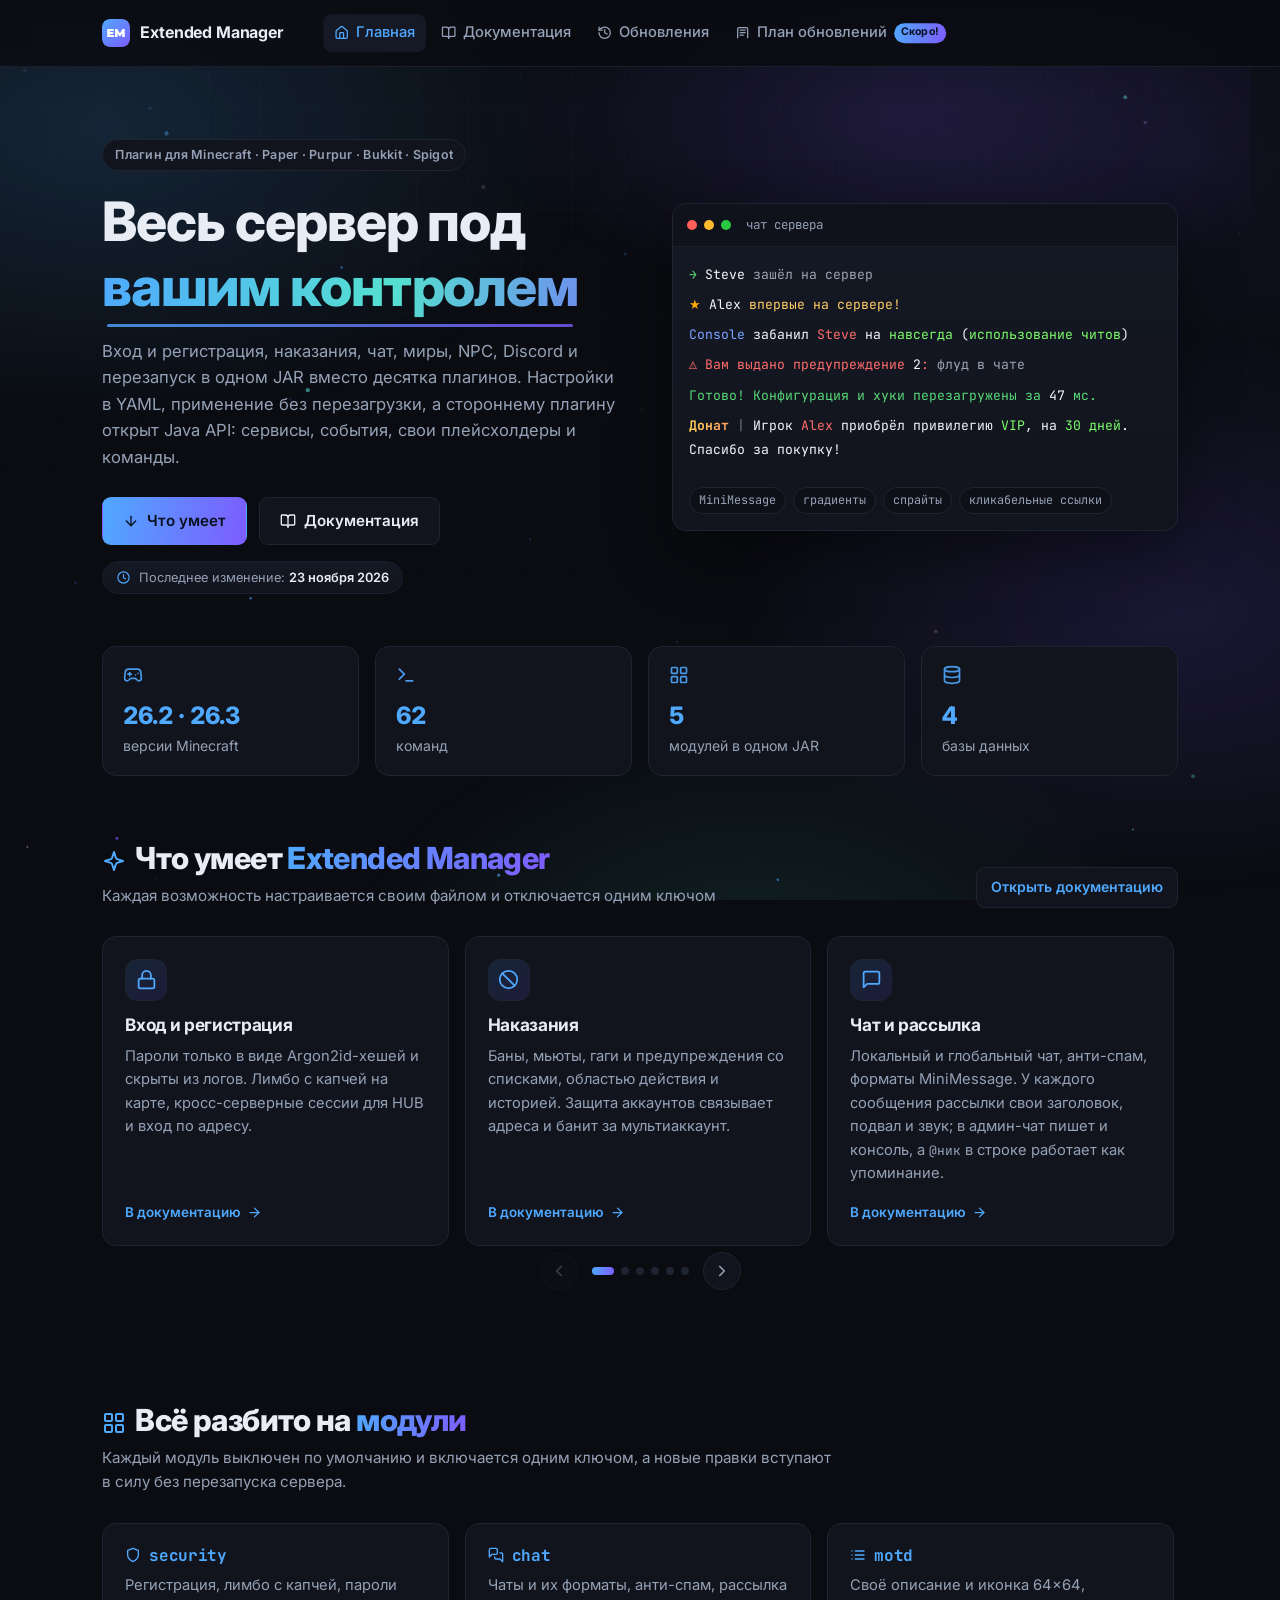
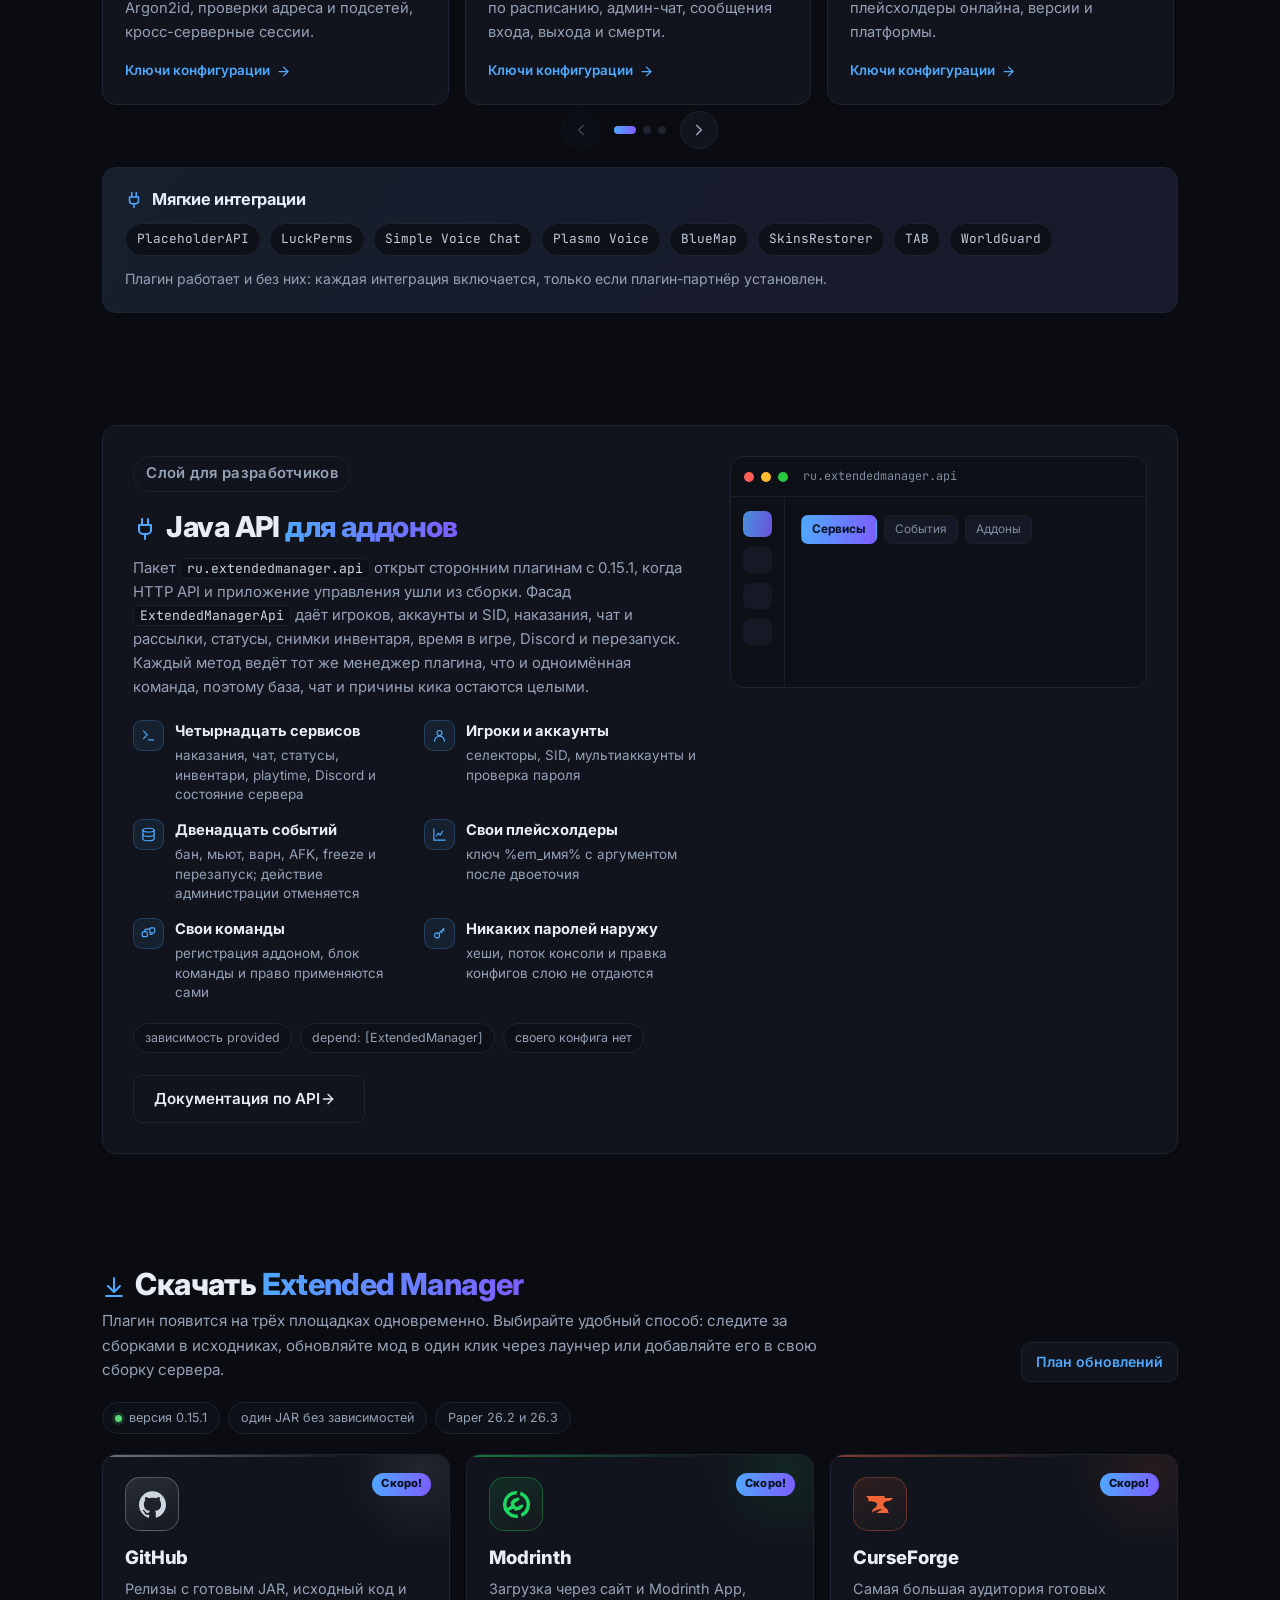
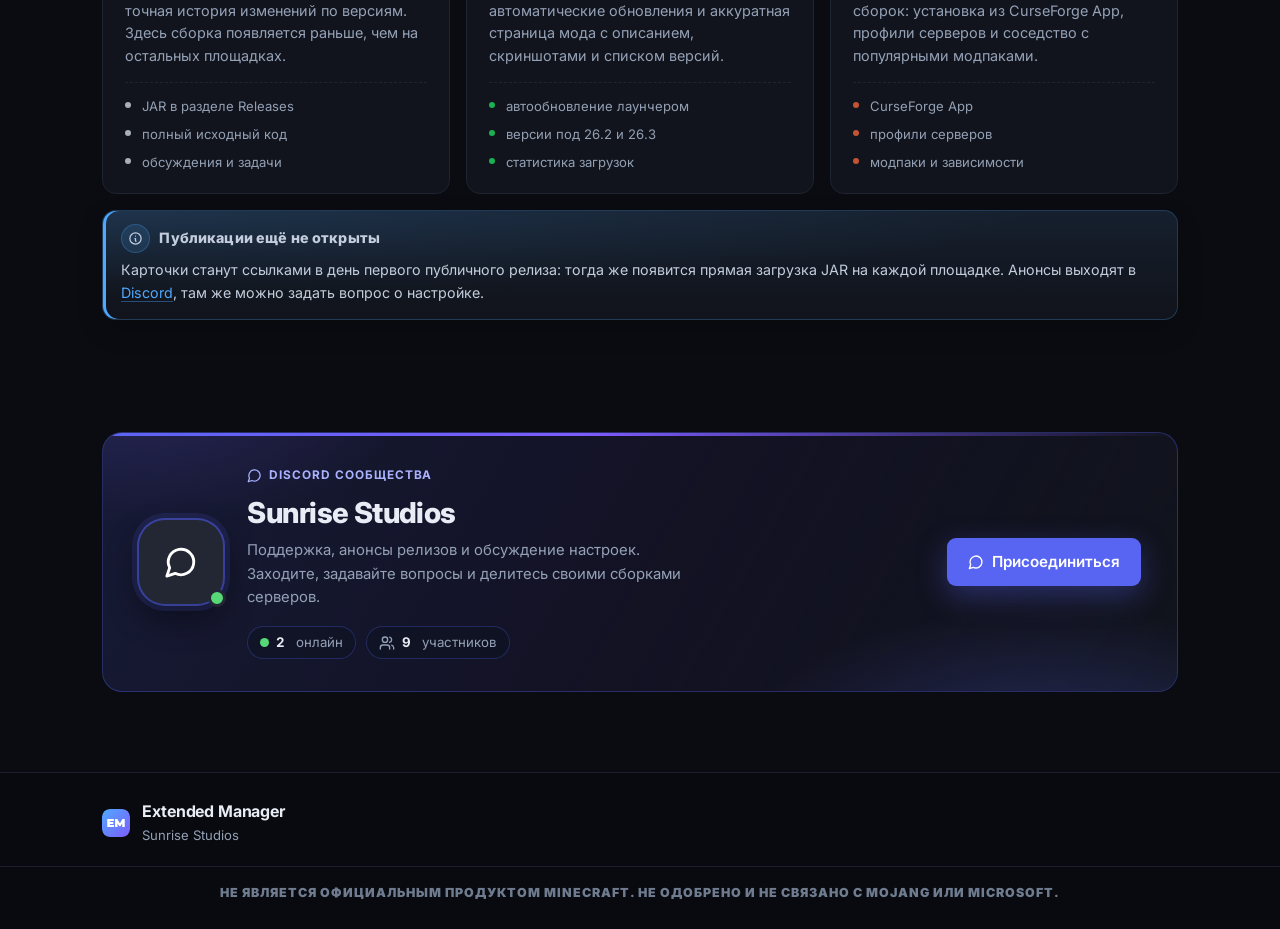
==== commit f023e0a7: "Сайт 0.15.1: раздел API переписан под Java слой для аддонов HTTP API и /em app удалены из плагина, в" ====
--- a/index.html
+++ b/index.html
@@ -4,17 +4,17 @@
 <meta charset="utf-8">
 <meta name="viewport" content="width=device-width, initial-scale=1">
 <title>Extended Manager: ядро управления сервером Minecraft</title>
-<meta name="description" content="Extended Manager: регистрация и вход с Argon2id, наказания, чат и рассылка, мульти-миры, NPC, Discord-бот, перезапуск сервера и HTTP API. Один JAR для Paper, Purpur, Bukkit и Spigot 26.2 / 26.3.">
+<meta name="description" content="Extended Manager: регистрация и вход с Argon2id, наказания, чат и рассылка, мульти-миры, NPC, Discord-бот, перезапуск сервера и Java API для аддонов. Один JAR для Paper, Purpur, Bukkit и Spigot 26.2 / 26.3.">
 <meta name="theme-color" content="#0a0c11">
 <meta property="og:title" content="Extended Manager: весь сервер под вашим контролем">
-<meta property="og:description" content="Один JAR вместо десятка плагинов: вход, наказания, чат, миры, NPC, Discord, перезапуск и API для приложения управления.">
+<meta property="og:description" content="Один JAR вместо десятка плагинов: вход, наказания, чат, миры, NPC, Discord, перезапуск и Java API для аддонов.">
 <meta property="og:type" content="website">
 <link rel="icon" href="data:image/svg+xml,%3Csvg xmlns='http://www.w3.org/2000/svg' viewBox='0 0 32 32'%3E%3Cdefs%3E%3ClinearGradient id='g' x1='0' y1='0' x2='1' y2='1'%3E%3Cstop offset='0' stop-color='%234fa9ff'/%3E%3Cstop offset='1' stop-color='%237d5cff'/%3E%3C/linearGradient%3E%3C/defs%3E%3Crect width='32' height='32' rx='8' fill='url(%23g)'/%3E%3Cpath d='M13.69%2020.63L6%2020.63L6%2011.37L13.52%2011.37L13.52%2013.73L9.07%2013.73L9.07%2014.81L12.98%2014.81L12.98%2017.06L9.07%2017.06L9.07%2018.27L13.69%2018.27L13.69%2020.63M17.74%2020.63L14.9%2020.63L14.9%2011.37L17.46%2011.37L20.47%2016.3L23.41%2011.37L25.97%2011.37L26%2020.63L23.16%2020.63L23.13%2016.41L21.12%2019.79L19.75%2019.79L17.74%2016.56L17.74%2020.63' fill='%23fff'/%3E%3C/svg%3E">
 <link rel="preconnect" href="https://fonts.googleapis.com">
 <link rel="preconnect" href="https://fonts.gstatic.com" crossorigin>
 <link rel="stylesheet" href="https://fonts.googleapis.com/css2?family=Inter:wght@400;500;600;700;800;900&family=JetBrains+Mono:wght@400;500;700&display=swap">
-<link rel="stylesheet" href="index.css?v=22">
-<script src="script.js?v=22" defer></script>
+<link rel="stylesheet" href="index.css?v=23">
+<script src="script.js?v=23" defer></script>
 </head>
 <body>
 
@@ -33,7 +33,7 @@
     </svg>
     </span>
     <span class="preloader-name">Extended Manager</span>
-    <span class="preloader-version">v0.15.0</span>
+    <span class="preloader-version">v0.15.1</span>
     <span class="preloader-bar"><i id="preloader-bar-fill"></i></span>
     <span class="preloader-meta"><span class="preloader-tip" id="preloader-tip">ядро</span><span class="preloader-pct" id="preloader-pct">0%</span></span>
   </div>
@@ -76,13 +76,14 @@
         <p class="lead">
           Вход и регистрация, наказания, чат, миры, NPC, Discord и перезапуск
           в одном JAR вместо десятка плагинов. Настройки в YAML, применение без
-          перезагрузки, а живое управление сервером в приложении Extended Manager.
+          перезагрузки, а стороннему плагину открыт Java API: сервисы, события,
+          свои плейсхолдеры и команды.
         </p>
         <div class="hero-actions">
           <a class="btn btn-primary" href="#features"><svg class="ico" viewBox="0 0 24 24" aria-hidden="true"><path d="M12 5v14"/><path d="m19 12-7 7-7-7"/></svg>Что умеет</a>
           <a class="btn btn-ghost" href="docs.html"><svg class="ico" viewBox="0 0 24 24" aria-hidden="true"><path d="M12 7v14"/><path d="M3 18a1 1 0 0 1-1-1V4a1 1 0 0 1 1-1h5a4 4 0 0 1 4 4 4 4 0 0 1 4-4h5a1 1 0 0 1 1 1v13a1 1 0 0 1-1 1h-6a3 3 0 0 0-3 3 3 3 0 0 0-3-3z"/></svg>Документация</a>
         </div>
-        <p class="page-updated"><svg viewBox="0 0 24 24" aria-hidden="true"><circle cx="12" cy="12" r="9" fill="none" stroke="currentColor" stroke-width="1.8"/><path d="M12 7.4v5l3.2 1.9" fill="none" stroke="currentColor" stroke-width="1.8" stroke-linecap="round"/></svg><span>Последнее изменение: <strong>19 ноября 2026</strong></span></p>
+        <p class="page-updated"><svg viewBox="0 0 24 24" aria-hidden="true"><circle cx="12" cy="12" r="9" fill="none" stroke="currentColor" stroke-width="1.8"/><path d="M12 7.4v5l3.2 1.9" fill="none" stroke="currentColor" stroke-width="1.8" stroke-linecap="round"/></svg><span>Последнее изменение: <strong>23 ноября 2026</strong></span></p>
       </div>
 
       <div class="chat-card" aria-label="Пример сообщений плагина в чате">
@@ -112,7 +113,7 @@
     <div class="container stats-grid">
       <div class="stat reveal"><svg class="ico stat-ico" viewBox="0 0 24 24" aria-hidden="true"><path d="M6 11h4"/><path d="M8 9v4"/><path d="M15 12h.01"/><path d="M18 10h.01"/><path d="M17.32 5H6.68a4 4 0 0 0-3.978 3.59c-.006.052-.01.101-.017.152C2.604 9.416 2 14.456 2 16a3 3 0 0 0 3 3c1 0 1.5-.5 2-1l1.414-1.414A2 2 0 0 1 9.828 16h4.344a2 2 0 0 1 1.414.586L17 18c.5.5 1 1 2 1a3 3 0 0 0 3-3c0-1.545-.604-6.584-.685-7.258-.007-.05-.011-.1-.017-.151A4 4 0 0 0 17.32 5z"/></svg><h2>26.2 · 26.3</h2><p>версии Minecraft</p></div>
       <div class="stat reveal" style="--d:.08s"><svg class="ico stat-ico" viewBox="0 0 24 24" aria-hidden="true"><path d="m4 17 6-6-6-6"/><path d="M12 19h8"/></svg><h2 data-count="62">62</h2><p>команд</p></div>
-      <div class="stat reveal" style="--d:.16s"><svg class="ico stat-ico" viewBox="0 0 24 24" aria-hidden="true"><rect width="7" height="7" x="3" y="3" rx="1"/><rect width="7" height="7" x="14" y="3" rx="1"/><rect width="7" height="7" x="14" y="14" rx="1"/><rect width="7" height="7" x="3" y="14" rx="1"/></svg><h2 data-count="6">6</h2><p>модулей в одном JAR</p></div>
+      <div class="stat reveal" style="--d:.16s"><svg class="ico stat-ico" viewBox="0 0 24 24" aria-hidden="true"><rect width="7" height="7" x="3" y="3" rx="1"/><rect width="7" height="7" x="14" y="3" rx="1"/><rect width="7" height="7" x="14" y="14" rx="1"/><rect width="7" height="7" x="3" y="14" rx="1"/></svg><h2 data-count="5">5</h2><p>модулей в одном JAR</p></div>
       <div class="stat reveal" style="--d:.24s"><svg class="ico stat-ico" viewBox="0 0 24 24" aria-hidden="true"><ellipse cx="12" cy="5" rx="9" ry="3"/><path d="M3 5v14a9 3 0 0 0 18 0V5"/><path d="M3 12a9 3 0 0 0 18 0"/></svg><h2 data-count="4">4</h2><p>базы данных</p></div>
     </div>
   </section>
@@ -162,7 +163,7 @@
           <a class="feature-card" href="docs.html#doc-restart">
             <span class="icon-badge"><svg class="ico" viewBox="0 0 24 24" aria-hidden="true"><path d="M21 12a9 9 0 1 1-9-9c2.52 0 4.93 1 6.74 2.74L21 8"/><path d="M21 3v5h-5"/></svg></span>
             <h3>Перезапуск и API</h3>
-            <p>Остановка по расписанию, командой <code>/em restart</code> и из приложения: отсчёт с предупреждениями, кики и сохранение миров. HTTP API с потоками событий.</p>
+            <p>Остановка по расписанию, командой <code>/em restart</code> и из аддона: отсчёт с предупреждениями, кики и сохранение миров. События плагина открыты аддонам.</p>
             <span class="feature-more">В документацию<svg class="ico" viewBox="0 0 24 24" aria-hidden="true"><path d="M5 12h14"/><path d="m12 5 7 7-7 7"/></svg></span>
           </a>
           <a class="feature-card" href="docs.html#doc-discord">
@@ -171,10 +172,10 @@
             <p>Статус сервера, вход и выход игроков в канал, привязка аккаунтов и слеш-команды. Токен хранится в конфиге, бот включается одним ключом модуля.</p>
             <span class="feature-more">В документацию<svg class="ico" viewBox="0 0 24 24" aria-hidden="true"><path d="M5 12h14"/><path d="m12 5 7 7-7 7"/></svg></span>
           </a>
-          <a class="feature-card" href="docs.html#doc-app">
-            <span class="icon-badge"><svg class="ico" viewBox="0 0 24 24" aria-hidden="true"><rect x="2" y="4" width="20" height="16" rx="2"/><path d="M10 4v4"/><path d="M2 8h20"/><path d="M6 4v4"/></svg></span>
-            <h3>Приложение управления</h3>
-            <p>Нативное приложение для Windows поверх HTTP API: живая консоль, игроки со скинами, аккаунты, инвентарь, чтение базы и аналитика всех серверов сети.</p>
+          <a class="feature-card" href="docs.html#doc-api">
+            <span class="icon-badge"><svg class="ico" viewBox="0 0 24 24" aria-hidden="true"><path d="M12 22v-5"/><path d="M9 8V2"/><path d="M15 8V2"/><path d="M18 8v5a4 4 0 0 1-4 4h-4a4 4 0 0 1-4-4V8Z"/></svg></span>
+            <h3>API для аддонов</h3>
+            <p>Java слой <code>ru.extendedmanager.api</code>: четырнадцать сервисов, двенадцать событий плагина и свои <code>%em_*%</code> с командами. Пришёл на смену HTTP API в 0.15.1.</p>
             <span class="feature-more">В документацию<svg class="ico" viewBox="0 0 24 24" aria-hidden="true"><path d="M5 12h14"/><path d="m12 5 7 7-7 7"/></svg></span>
           </a>
         </div>
@@ -221,11 +222,6 @@
         <a class="feature-card module-card reveal" href="docs.html#doc-discord">
           <div class="module-head"><h3><svg class="ico mod-ico" viewBox="0 0 24 24" aria-hidden="true"><path d="M7.9 20A9 9 0 1 0 4 16.1L2 22Z"/></svg>discord</h3></div>
           <p>Статус сервера, вход и выход игроков в канал, привязка аккаунтов и слеш-команды.</p>
-          <span class="feature-more">Ключи конфигурации<svg class="ico" viewBox="0 0 24 24" aria-hidden="true"><path d="M5 12h14"/><path d="m12 5 7 7-7 7"/></svg></span>
-        </a>
-        <a class="feature-card module-card reveal" style="--d:.08s" href="docs.html#doc-api">
-          <div class="module-head"><h3><svg class="ico mod-ico" viewBox="0 0 24 24" aria-hidden="true"><path d="M12 22v-5"/><path d="M9 8V2"/><path d="M15 8V2"/><path d="M18 8v5a4 4 0 0 1-4 4h-4a4 4 0 0 1-4-4V8Z"/></svg>api</h3></div>
-          <p>HTTP API на плоском TCP: игроки, аккаунты, скины, инвентарь, чтение базы, консоль и SSE-потоки. Ключ генерируется один раз, лежит в базе и показывается командой <code>/em app key</code>.</p>
           <span class="feature-more">Ключи конфигурации<svg class="ico" viewBox="0 0 24 24" aria-hidden="true"><path d="M5 12h14"/><path d="m12 5 7 7-7 7"/></svg></span>
         </a>
         </div>
@@ -248,53 +244,55 @@
     </div>
   </section>
 
-  <section class="section" id="app">
+  <section class="section" id="api">
     <div class="container">
       <div class="card app-card reveal">
         <div class="app-copy">
-          <p class="eyebrow">Приложение администратора</p>
-          <h2><svg class="ico" viewBox="0 0 24 24" aria-hidden="true"><rect x="2" y="4" width="20" height="16" rx="2"/><path d="M10 4v4"/><path d="M2 8h20"/><path d="M6 4v4"/></svg>Extended Manager <span class="accent">App</span></h2>
+          <p class="eyebrow">Слой для разработчиков</p>
+          <h2><svg class="ico" viewBox="0 0 24 24" aria-hidden="true"><path d="M12 22v-5"/><path d="M9 8V2"/><path d="M15 8V2"/><path d="M18 8v5a4 4 0 0 1-4 4h-4a4 4 0 0 1-4-4V8Z"/></svg>Java API <span class="accent">для аддонов</span></h2>
           <p>
-            Нативное приложение для Windows поверх HTTP API плагина: живая консоль
-            и поток событий, игроки со скинами, аккаунты, инвентарь, чтение базы и
-            аналитика. Все серверы сети в одном окне, а ключ доступа плагин
-            генерирует и хранит сам.
+            Пакет <code>ru.extendedmanager.api</code> открыт сторонним плагинам
+            с 0.15.1, когда HTTP API и приложение управления ушли из сборки.
+            Фасад <code>ExtendedManagerApi</code> даёт игроков, аккаунты и SID,
+            наказания, чат и рассылки, статусы, снимки инвентаря, время в игре,
+            Discord и перезапуск. Каждый метод ведёт тот же менеджер плагина, что
+            и одноимённая команда, поэтому база, чат и причины кика остаются целыми.
           </p>
           <ul class="app-feats">
             <li>
               <svg class="ico" viewBox="0 0 24 24" aria-hidden="true"><path d="m4 17 6-6-6-6"/><path d="M12 19h8"/></svg>
-              <span><strong>Консоль и события</strong><em>логи сервера и команды в реальном времени</em></span>
+              <span><strong>Четырнадцать сервисов</strong><em>наказания, чат, статусы, инвентари, playtime, Discord и состояние сервера</em></span>
             </li>
             <li>
               <svg class="ico" viewBox="0 0 24 24" aria-hidden="true"><circle cx="12" cy="8" r="4"/><path d="M4 21a8 8 0 0 1 16 0"/></svg>
-              <span><strong>Игроки и скины</strong><em>профиль, инвентарь и аккаунты в один клик</em></span>
+              <span><strong>Игроки и аккаунты</strong><em>селекторы, SID, мультиаккаунты и проверка пароля</em></span>
             </li>
             <li>
               <svg class="ico" viewBox="0 0 24 24" aria-hidden="true"><ellipse cx="12" cy="5" rx="9" ry="3"/><path d="M3 5v14a9 3 0 0 0 18 0V5"/><path d="M3 12a9 3 0 0 0 18 0"/></svg>
-              <span><strong>Чтение базы</strong><em>таблицы плагина без SQL-клиента и веб-панелей</em></span>
+              <span><strong>Двенадцать событий</strong><em>бан, мьют, варн, AFK, freeze и перезапуск; действие администрации отменяется</em></span>
             </li>
             <li>
               <svg class="ico" viewBox="0 0 24 24" aria-hidden="true"><path d="M3 3v18h18"/><path d="m7 14 3-4 3 3 4-6"/></svg>
-              <span><strong>Аналитика</strong><em>онлайн, наказания и активность по серверам</em></span>
+              <span><strong>Свои плейсхолдеры</strong><em>ключ %em_имя% с аргументом после двоеточия</em></span>
             </li>
             <li>
               <svg class="ico" viewBox="0 0 24 24" aria-hidden="true"><rect x="2" y="9" width="8" height="8" rx="2"/><rect x="14" y="3" width="8" height="8" rx="2"/><path d="M6 9V7a2 2 0 0 1 2-2h6"/><path d="M14 13h4"/></svg>
-              <span><strong>Вся сеть</strong><em>Velocity и BungeeCord: несколько серверов в одном окне</em></span>
+              <span><strong>Свои команды</strong><em>регистрация аддоном, блок команды и право применяются сами</em></span>
             </li>
             <li>
               <svg class="ico" viewBox="0 0 24 24" aria-hidden="true"><circle cx="8" cy="15" r="4"/><path d="m10.8 12.2 8.2-8.2"/><path d="m17 6 2 2"/><path d="m14 9 2 2"/></svg>
-              <span><strong>Свой ключ доступа</strong><em>плагин генерирует ключ и хранит его в базе</em></span>
+              <span><strong>Никаких паролей наружу</strong><em>хеши, поток консоли и правка конфигов слою не отдаются</em></span>
             </li>
           </ul>
           <div class="app-meta">
-            <span>Windows 10 и 11, x64</span>
-            <span>работает по HTTP API</span>
-            <span>без агента на сервере</span>
+            <span>зависимость provided</span>
+            <span>depend: [ExtendedManager]</span>
+            <span>своего конфига нет</span>
           </div>
-          <a class="btn btn-ghost" href="docs.html#doc-app">Подключение приложения<svg class="ico" viewBox="0 0 24 24" aria-hidden="true"><path d="M5 12h14"/><path d="m12 5 7 7-7 7"/></svg></a>
+          <a class="btn btn-ghost" href="docs.html#doc-api">Документация по API<svg class="ico" viewBox="0 0 24 24" aria-hidden="true"><path d="M5 12h14"/><path d="m12 5 7 7-7 7"/></svg></a>
         </div>
         <div class="app-window" aria-hidden="true">
-          <div class="app-window-bar"><span class="dot dot-red"></span><span class="dot dot-yellow"></span><span class="dot dot-green"></span><span class="app-window-title">Extended Manager App</span></div>
+          <div class="app-window-bar"><span class="dot dot-red"></span><span class="dot dot-yellow"></span><span class="dot dot-green"></span><span class="app-window-title">ru.extendedmanager.api</span></div>
           <div class="app-window-body">
             <div class="app-side">
               <span class="app-side-item is-active"></span>
@@ -303,7 +301,7 @@
               <span class="app-side-item"></span>
             </div>
             <div class="app-main">
-              <div class="app-tabs"><span class="app-tab is-active">Игроки</span><span class="app-tab">Консоль</span><span class="app-tab">Аналитика</span></div>
+              <div class="app-tabs"><span class="app-tab is-active">Сервисы</span><span class="app-tab">События</span><span class="app-tab">Аддоны</span></div>
               <div class="app-rows">
                 <span class="app-row w-70"></span>
                 <span class="app-row w-90"></span>
@@ -329,7 +327,7 @@
       </div>
 
       <div class="dl-meta reveal">
-        <span><i class="dl-meta-dot" aria-hidden="true"></i>версия 0.15.0</span>
+        <span><i class="dl-meta-dot" aria-hidden="true"></i>версия 0.15.1</span>
         <span>один JAR без зависимостей</span>
         <span>Paper 26.2 и 26.3</span>
       </div>
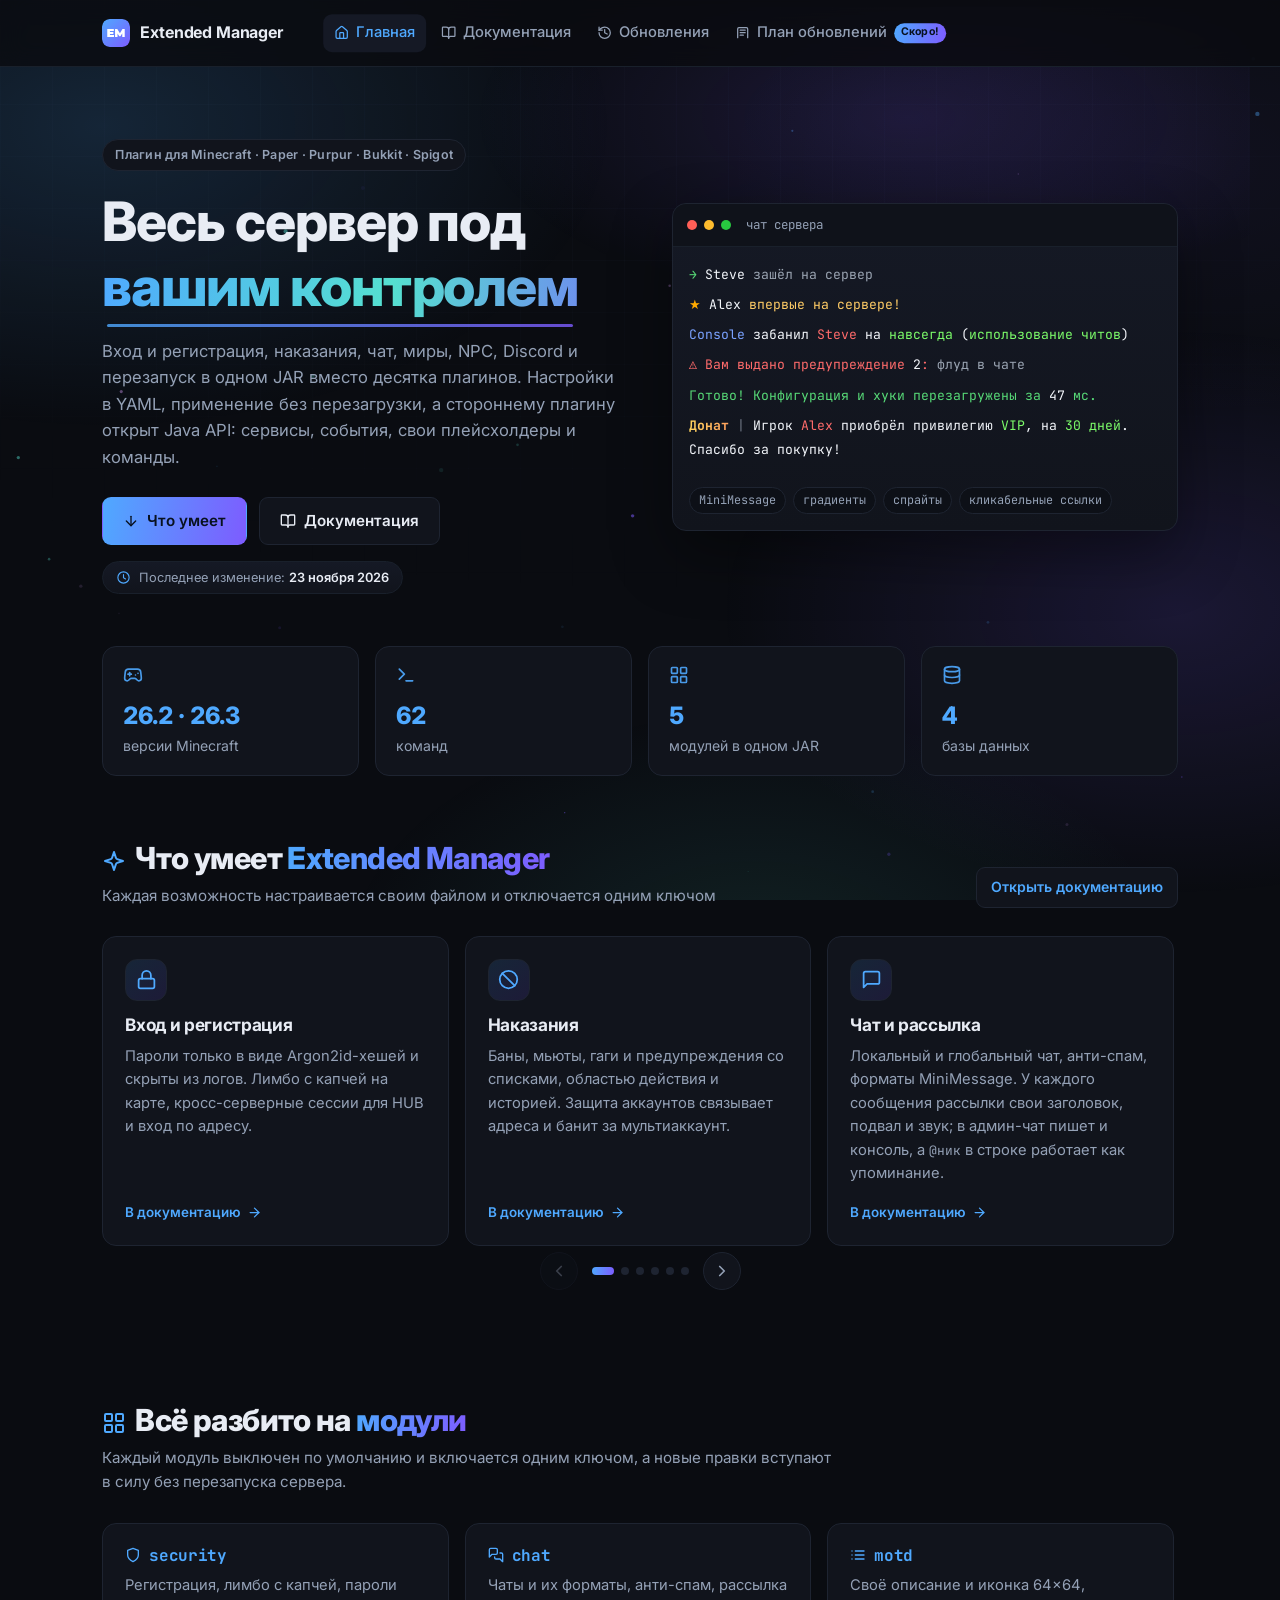
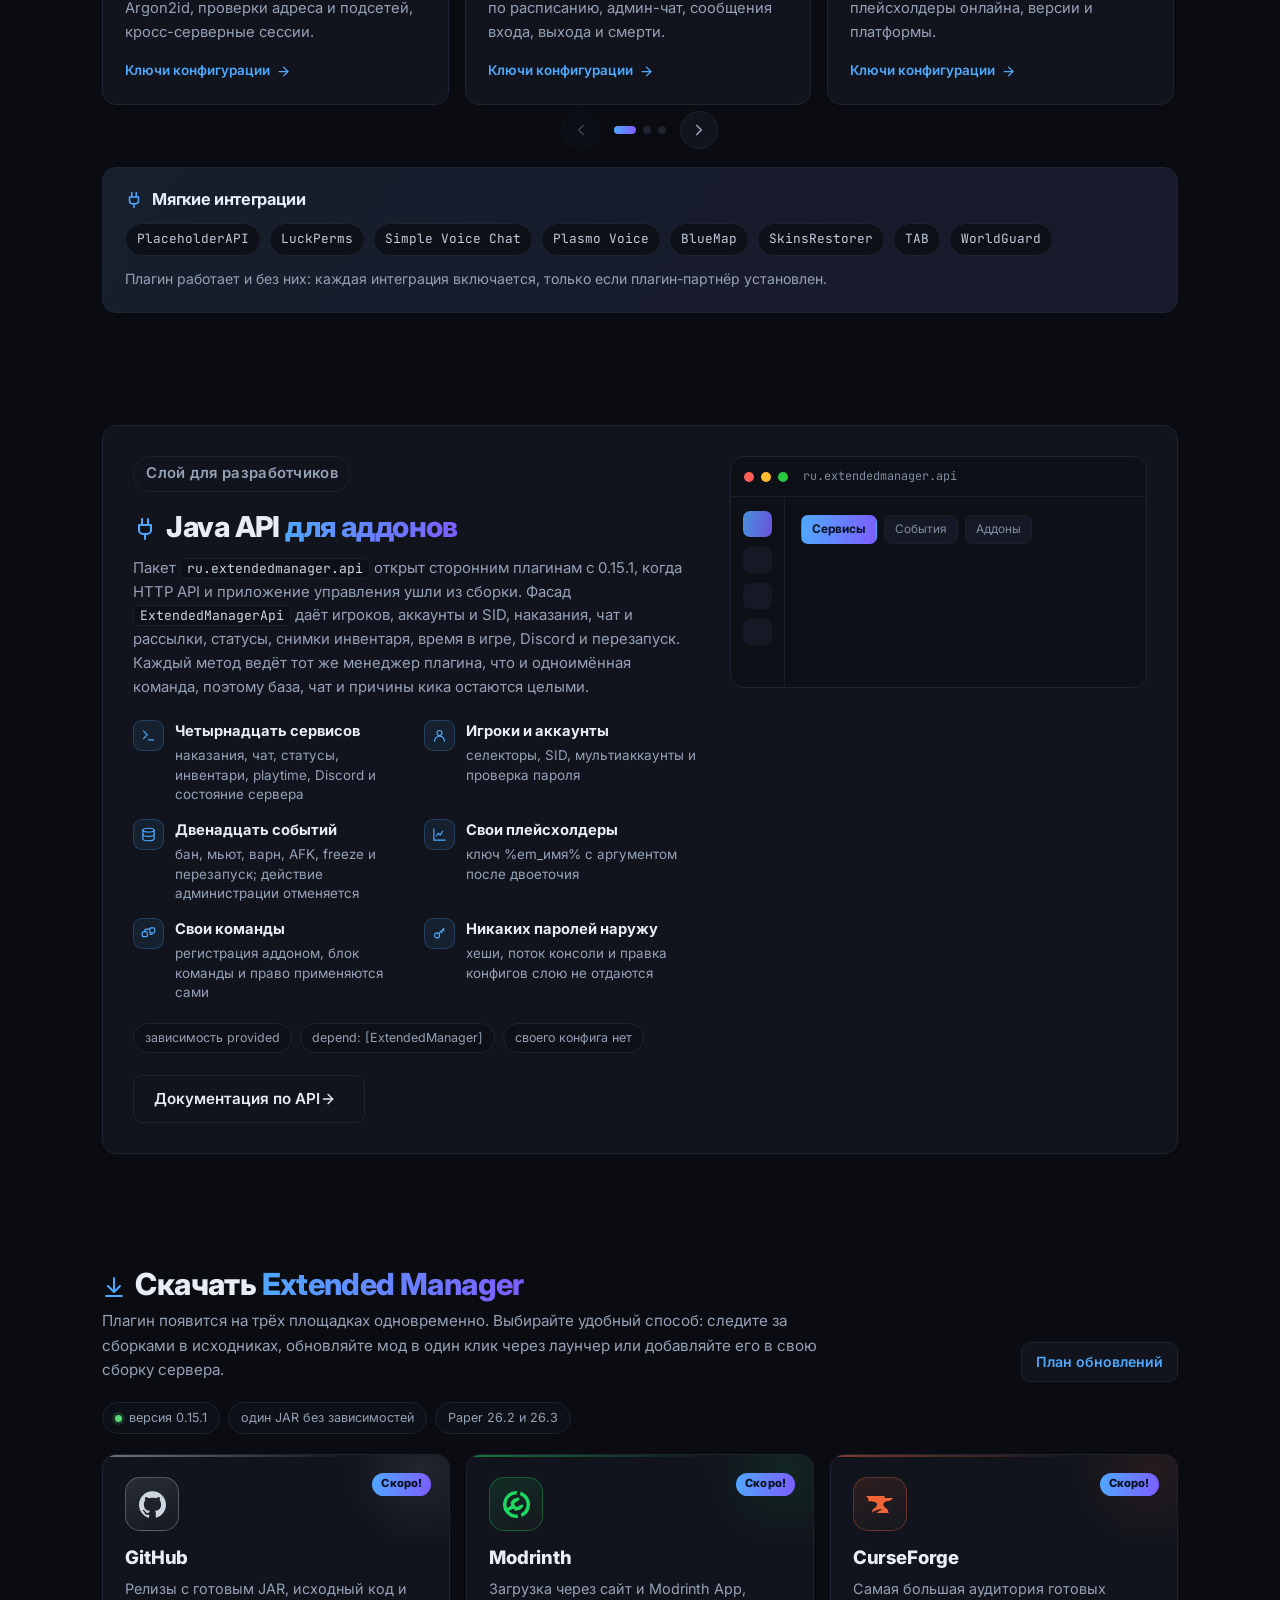
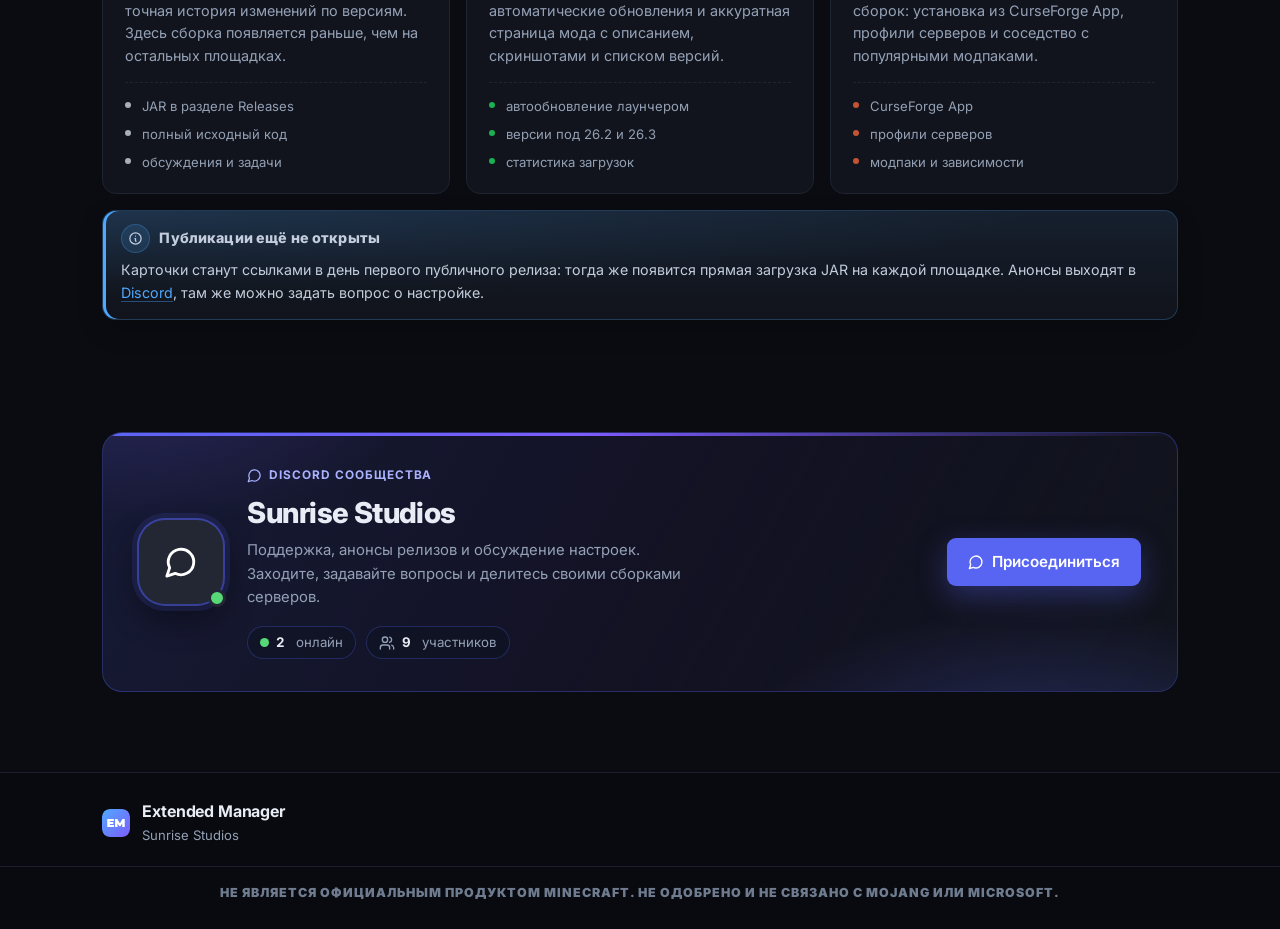
==== commit d4389afa: "task snapshot 9d032f2d-604c-484f-8280-ae83293ab125" ====
--- a/index.html
+++ b/index.html
@@ -13,8 +13,8 @@
 <link rel="preconnect" href="https://fonts.googleapis.com">
 <link rel="preconnect" href="https://fonts.gstatic.com" crossorigin>
 <link rel="stylesheet" href="https://fonts.googleapis.com/css2?family=Inter:wght@400;500;600;700;800;900&family=JetBrains+Mono:wght@400;500;700&display=swap">
-<link rel="stylesheet" href="index.css?v=23">
-<script src="script.js?v=23" defer></script>
+<link rel="stylesheet" href="index.css?v=24">
+<script src="script.js?v=24" defer></script>
 </head>
 <body>
 
--- a/index.css
+++ b/index.css
@@ -863,6 +863,12 @@
 .tok-num { color: #f78c6c; }
 .tok-bool { color: var(--aqua); }
 .tok-com { color: #6f7c90; font-style: italic; }
+
+/* Java и XML (раздел «API для аддонов») */
+.tok-type { color: var(--aqua); }
+.tok-fnc { color: #82aaff; }
+.tok-ann { color: var(--yellow); }
+.code-block code .tok-tag { color: var(--purple); }
 
 .copy-btn {
   position: absolute;
